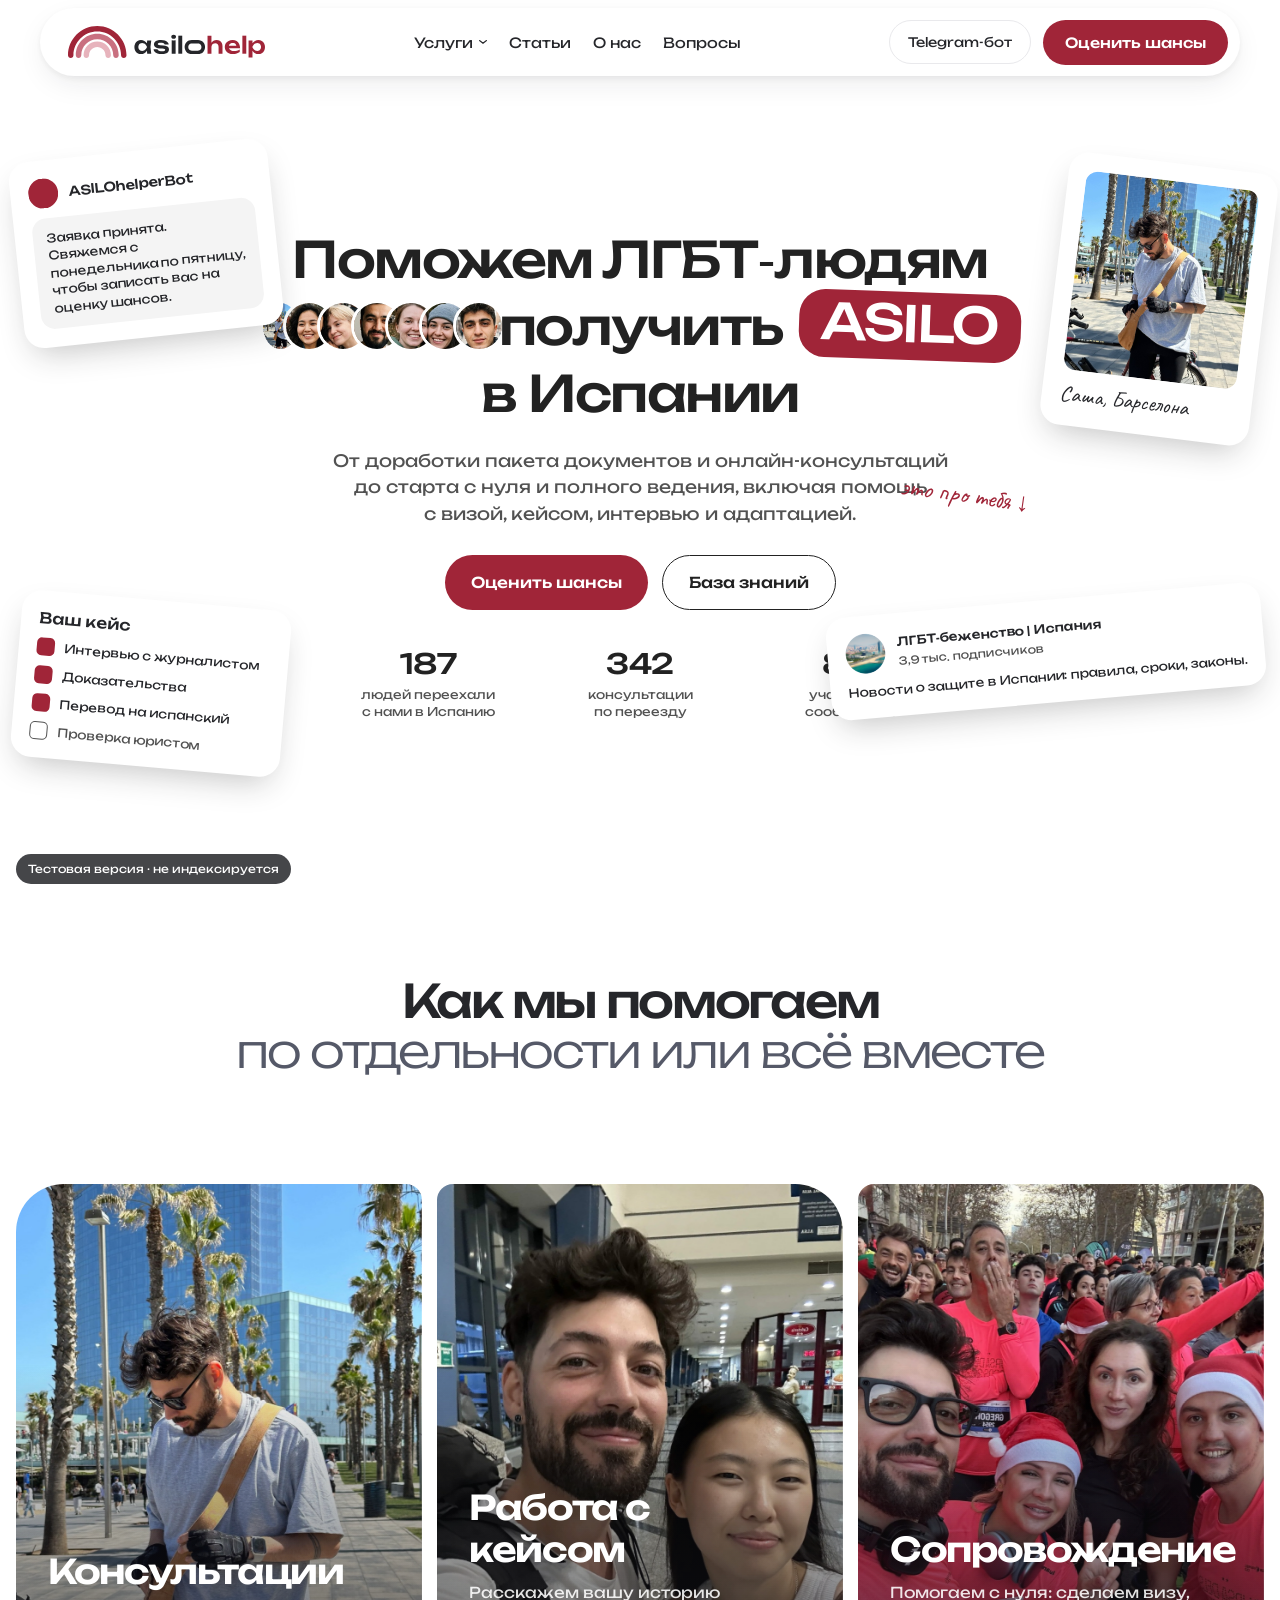
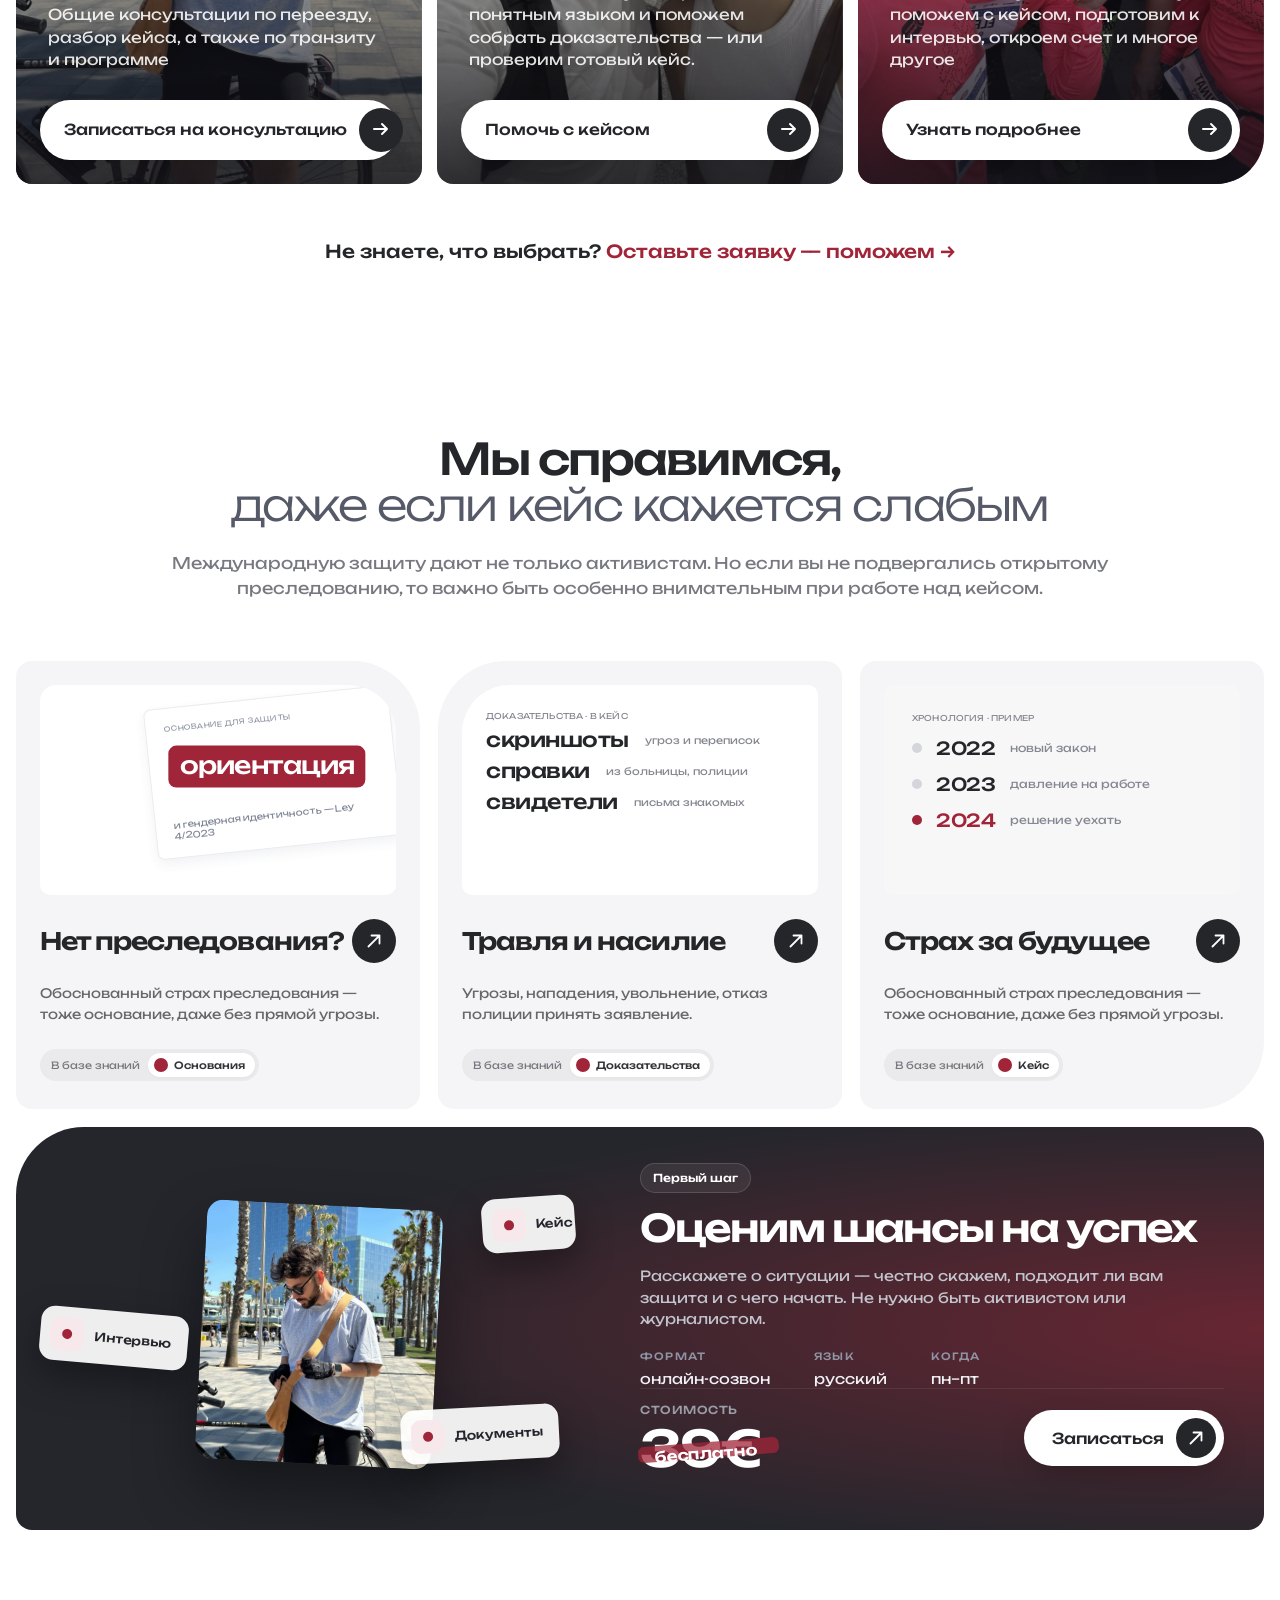
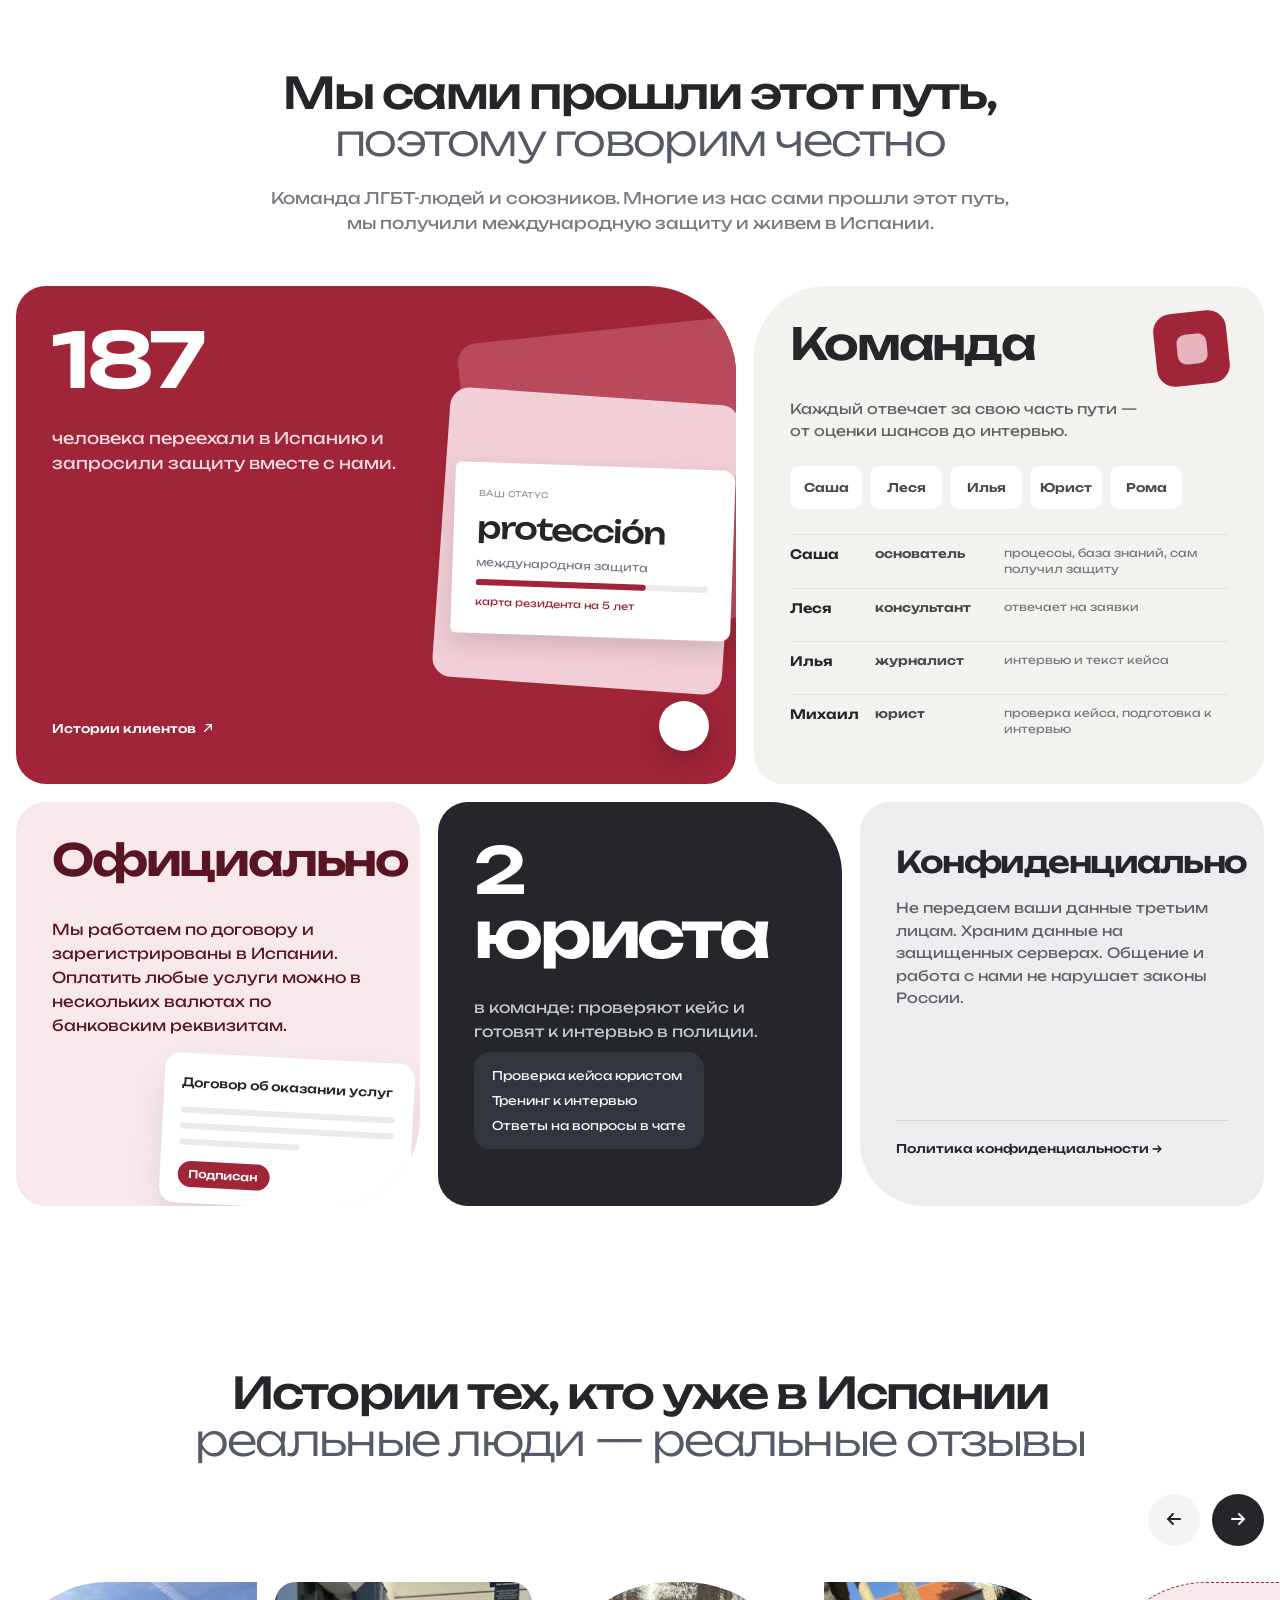
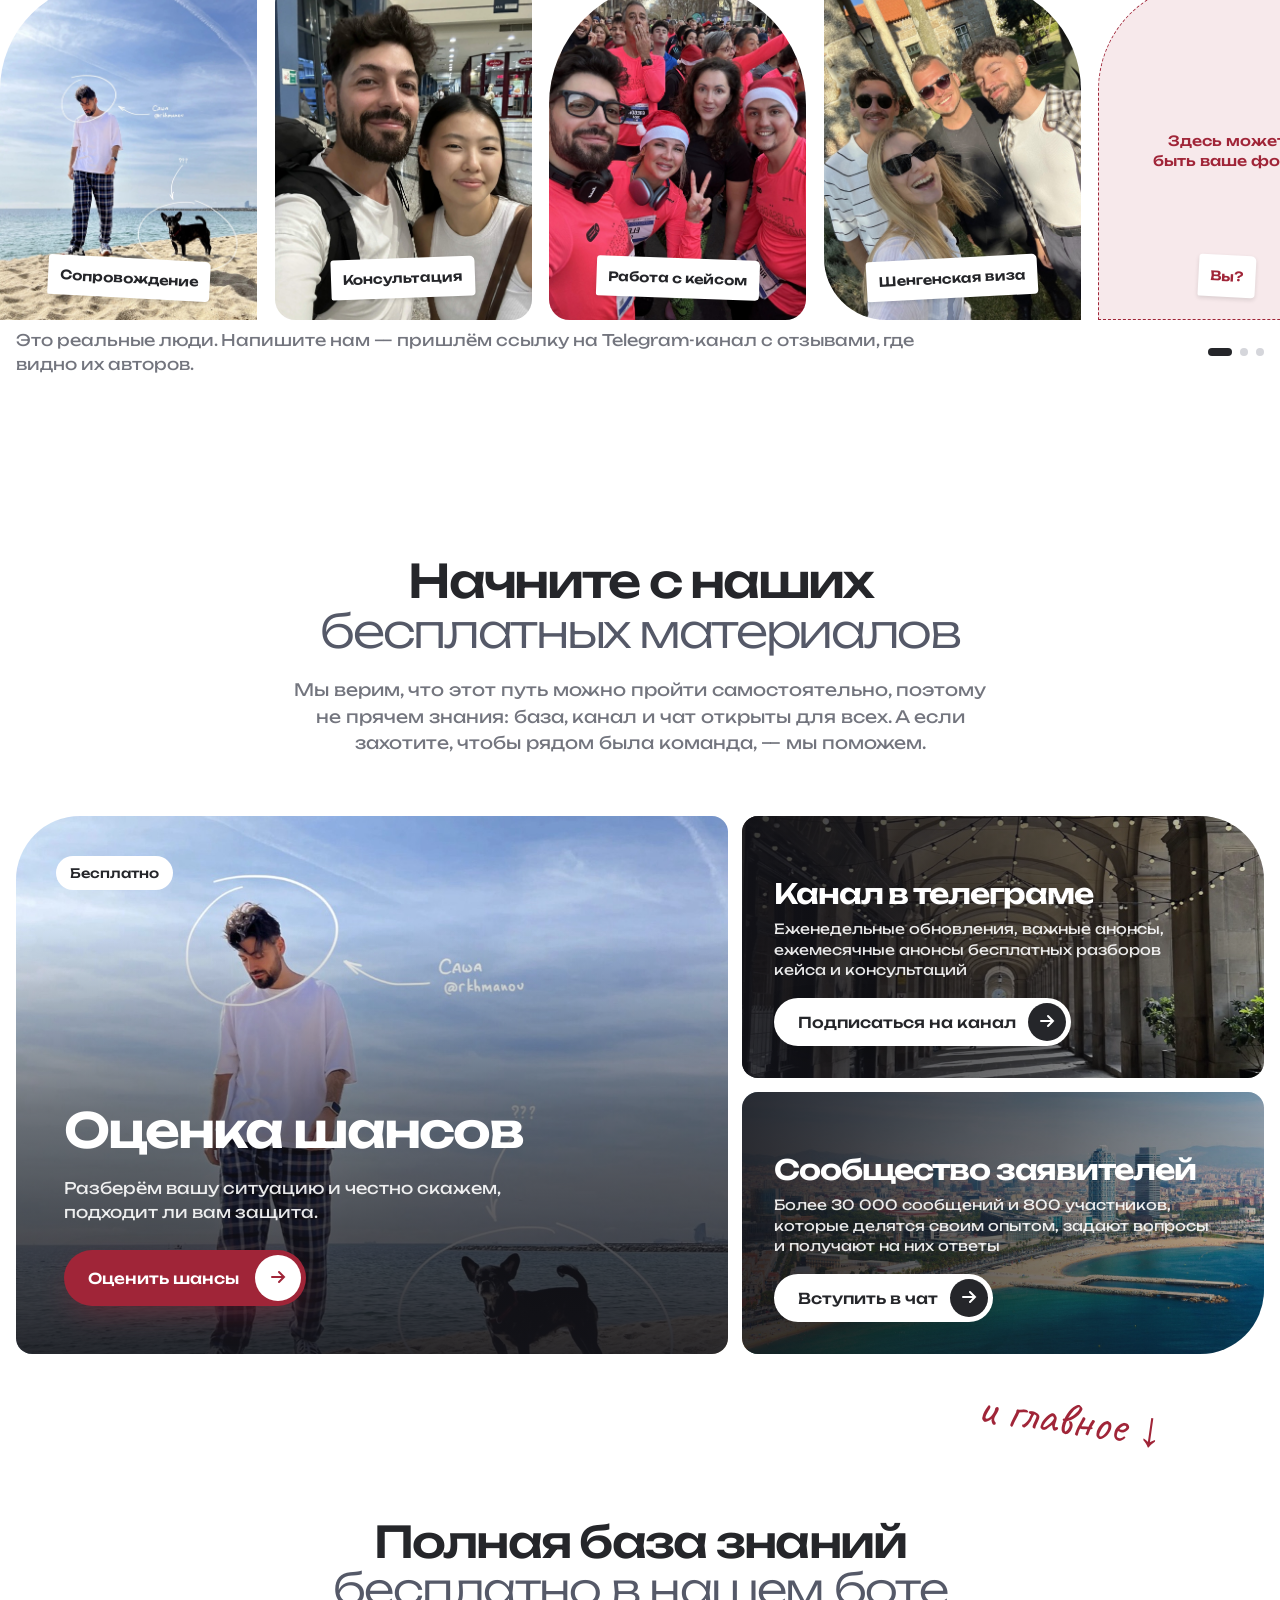
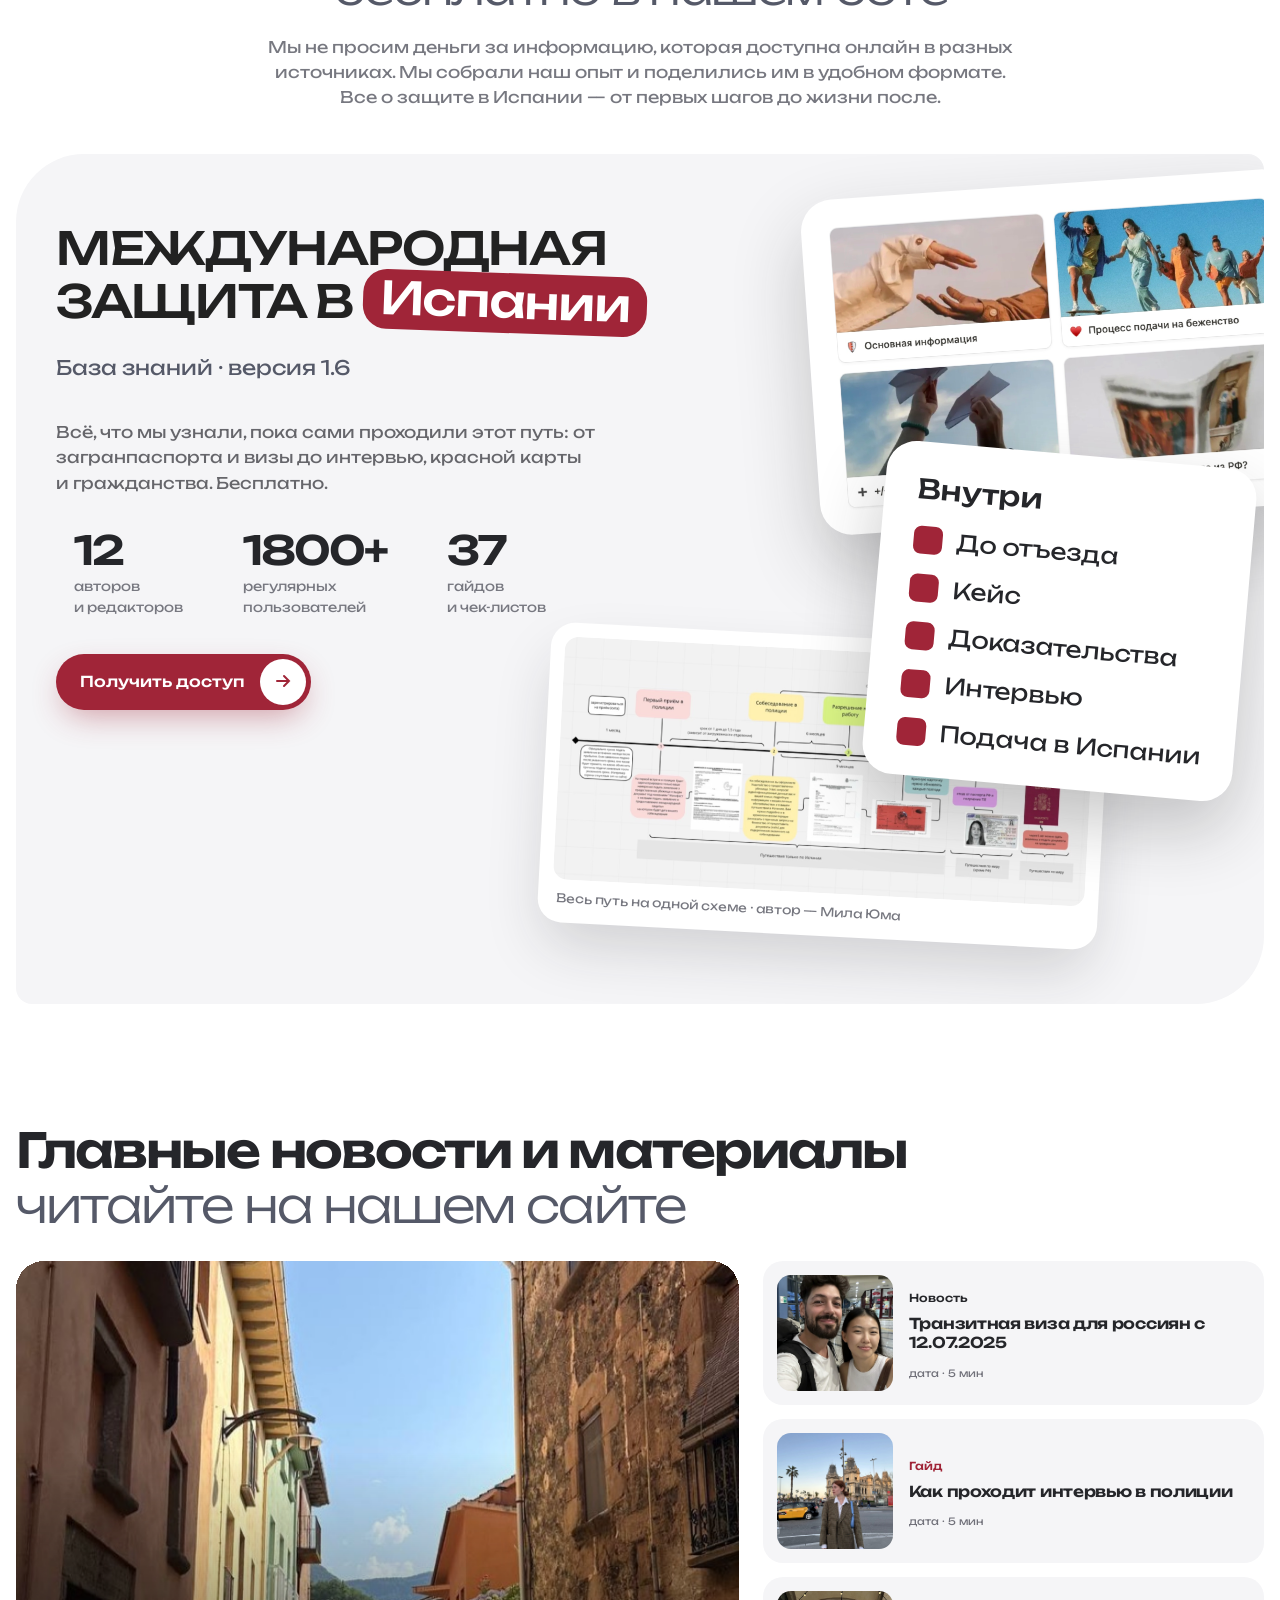
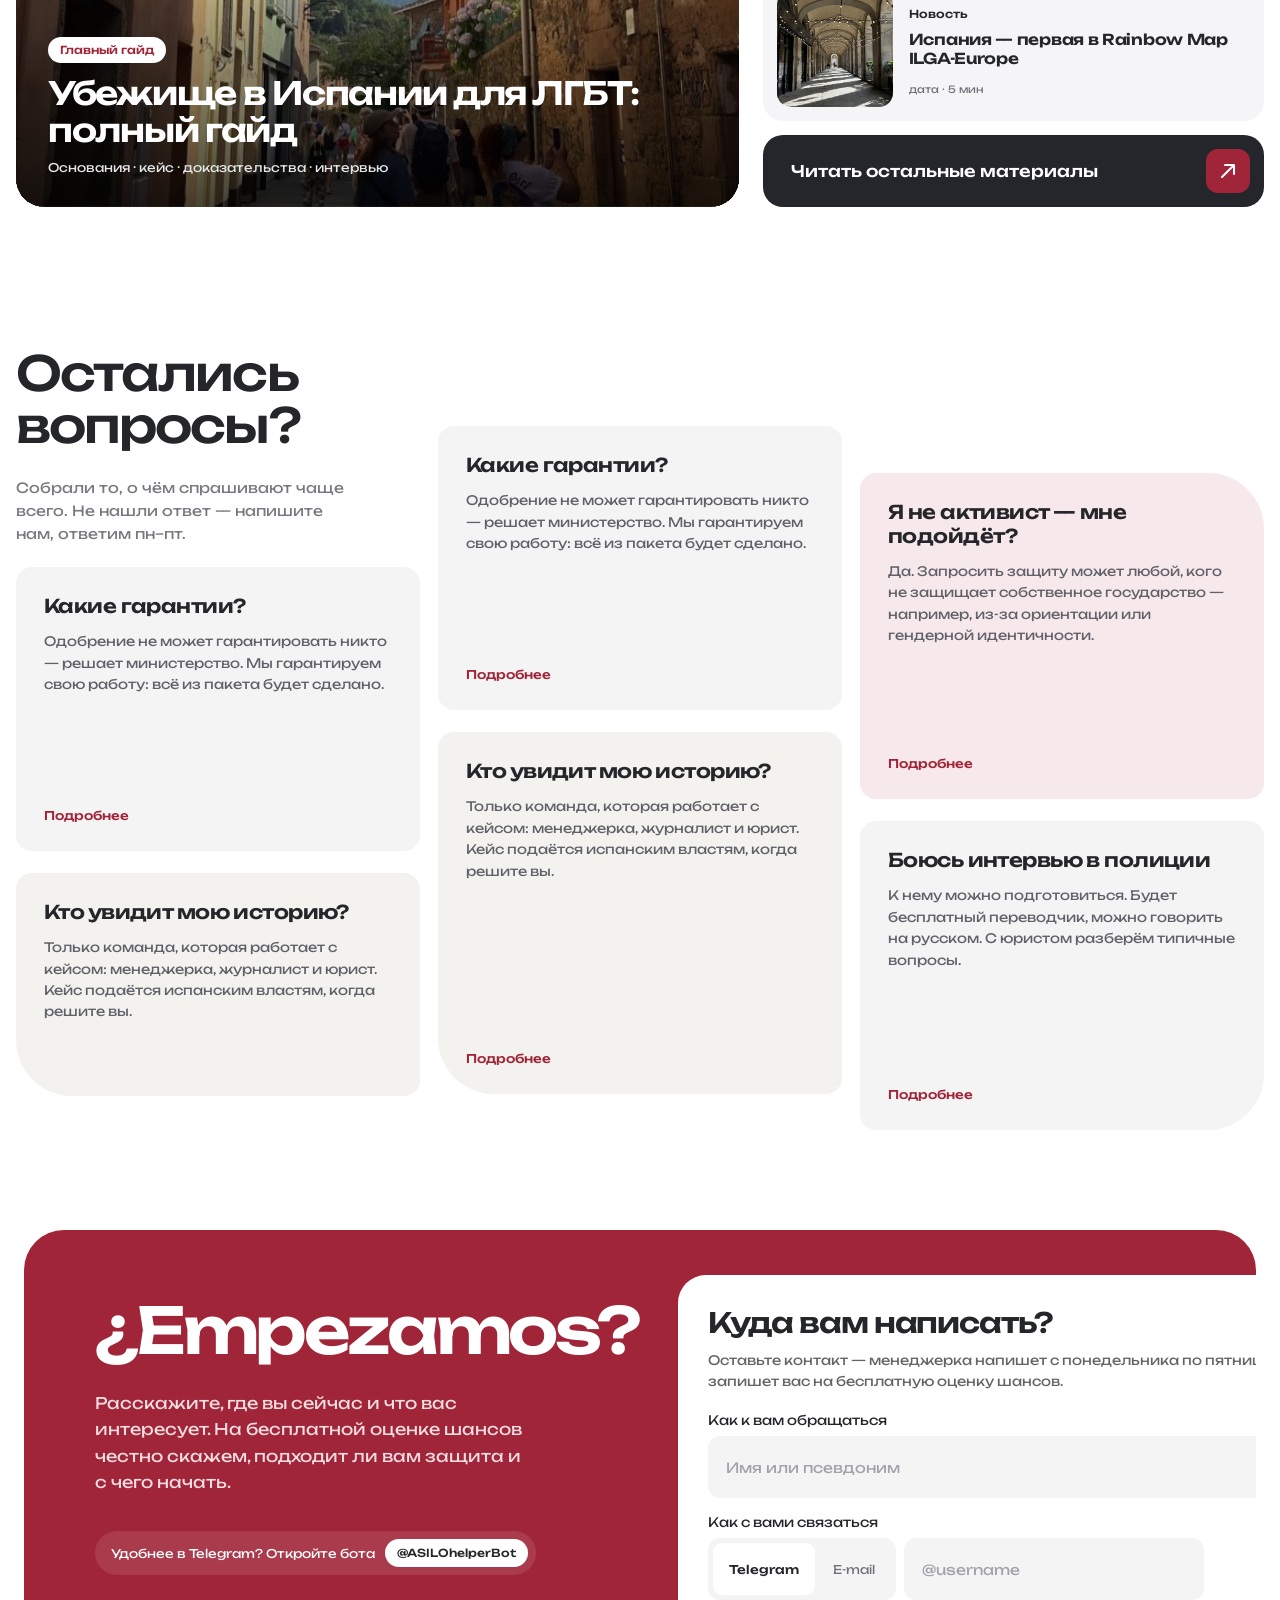
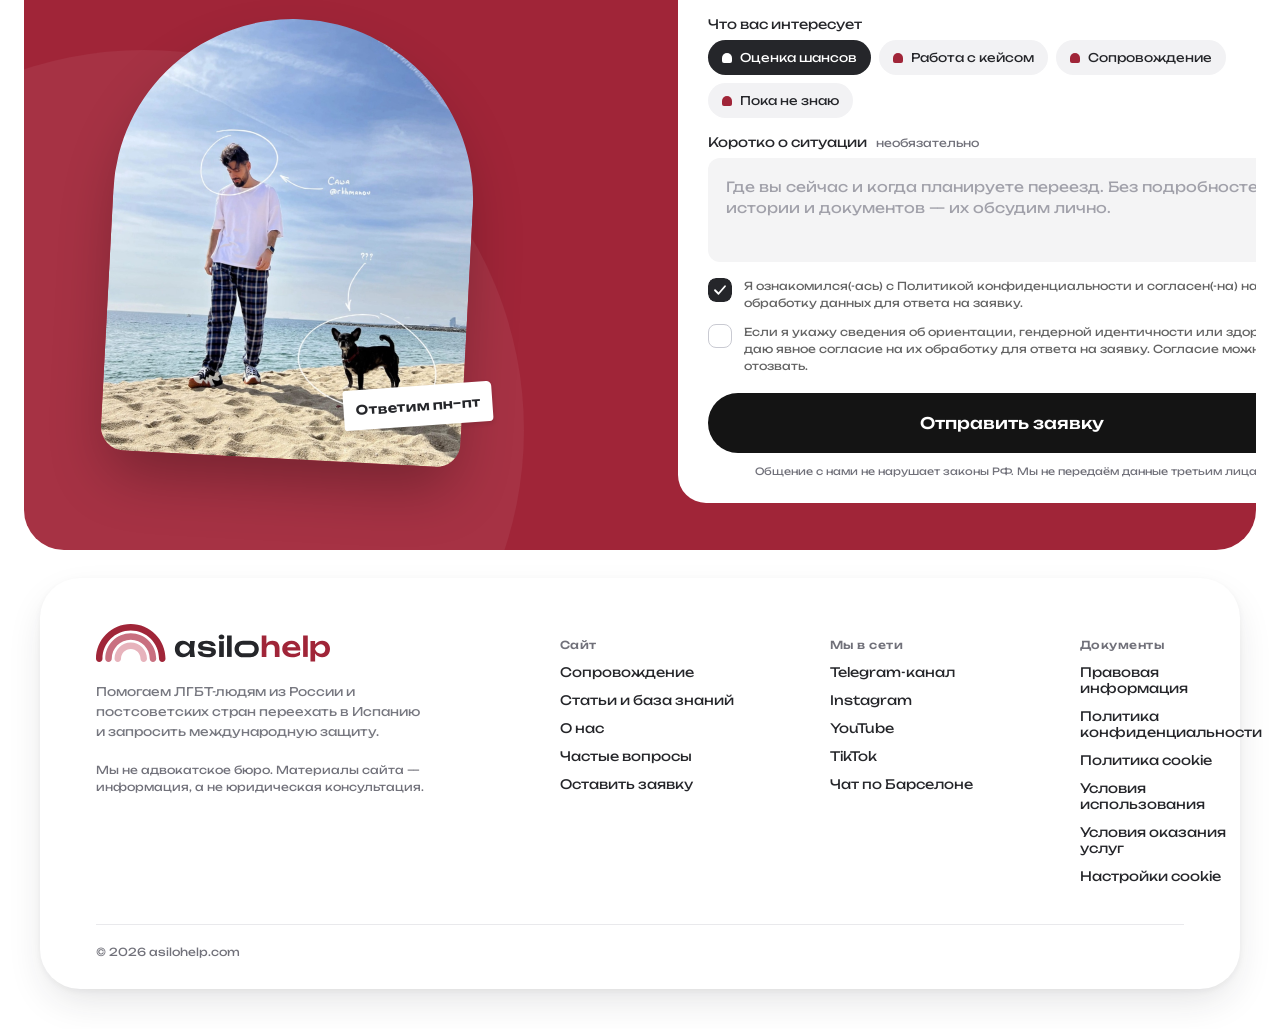
==== index.html @ 30a51603 "Тестовая главная asilohelp по макету Figma «мой прототип» Co-Authored-By: Claude Opus 5.5 <noreply@a" ====
<!doctype html>
<html lang="ru">
<head>
<meta charset="utf-8">
<meta name="viewport" content="width=device-width, initial-scale=1">
<meta name="robots" content="noindex, nofollow">
<title>asilohelp — международная защита в Испании (тестовая версия)</title>
<meta name="description" content="Консультации, работа с кейсом и сопровождение при переезде в Испанию и запросе международной защиты.">
<link rel="icon" href="img/logo.svg">
<link rel="preconnect" href="https://fonts.googleapis.com">
<link rel="preconnect" href="https://fonts.gstatic.com" crossorigin>
<link href="https://fonts.googleapis.com/css2?family=Caveat&family=Unbounded:wght@300;400;500;600&display=swap" rel="stylesheet">
<link rel="stylesheet" href="motion.css?v=4">
<link rel="stylesheet" href="site.css?v=4">
<script>document.documentElement.classList.add('m-js');if(location.search.indexOf('shot')>-1)document.documentElement.classList.add('shot')</script>
<style>.shot *,.shot *::before{transition:none!important;animation:none!important} @media (max-width:700px){.br-d{display:none}} .scr, .fl { transform: rotate(var(--rot, 0deg)); } @media (max-width: 1100px) { .fl--inside { animation: none; } }</style>
</head>
<body>

<header class="m-header">
  <div class="hdr">
    <a class="hdr__logo" href="#top" aria-label="asilohelp — на главную"><img src="img/logo.svg" alt="asilohelp" width="197" height="32"></a>
    <nav aria-label="Меню">
      <a href="#help">Услуги <img src="img/chevron.svg" alt="" width="8" height="4"></a>
      <a href="#news">Статьи</a>
      <a href="#us">О нас</a>
      <a href="#faq">Вопросы</a>
    </nav>
    <div class="hdr__cta">
      <a class="hdr__bot m-btn" href="https://t.me/ASILOhelperBot?start=site_home" target="_blank" rel="noopener">Telegram-бот</a>
      <a class="hdr__main m-btn m-btn--accent" href="#apply">Оценить шансы</a>
    </div>
  </div>
</header>

<main id="top">

<!-- 1 · Первый экран -->
<section class="hero">
  <div class="hero__center">
    <h1>
      <span>Поможем ЛГБТ‑людям</span>
      <span class="hero__row">
        <span class="faces" aria-hidden="true"><img src="img/hero-sasha.jpg" alt=""><img src="img/face1.png" alt=""><img src="img/face2.png" alt=""><img src="img/face3.png" alt=""><img src="img/face4.png" alt=""><img src="img/face5.png" alt=""><img src="img/face6.png" alt=""></span>
        <span>получить</span><span class="mark">ASILO</span>
      </span>
      <span>в Испании</span>
    </h1>
    <p class="hero__lead">От доработки пакета документов и онлайн-консультаций<br class="br-d"> до старта с нуля и полного ведения, включая помощь<br class="br-d"> с визой, кейсом, интервью и адаптацией.</p>
    <div class="hero__btns">
      <a class="btn btn--accent m-btn m-btn--accent" href="#apply">Оценить шансы</a>
      <a class="btn btn--outline m-btn" href="#kb">База знаний</a>
    </div>
    <div class="hero__nums" data-reveal>
      <div><b data-count="187">187</b><span>людей переехали<br>с нами в Испанию</span></div>
      <div><b data-count="342">342</b><span>консультации<br>по переезду</span></div>
      <div><b data-count="813">813</b><span>участников<br>сообщества</span></div>
    </div>
  </div>

  <div class="scr scr--bot m-float" style="--dur:8s;--lift:-10px" aria-hidden="true">
    <div class="scr__head"><img src="img/bot-ava.svg" alt="" width="30" height="30">ASILOhelperBot</div>
    <div class="scr__msg">Заявка принята. Свяжемся с понедельника по пятницу, чтобы записать вас на оценку шансов.</div>
  </div>
  <div class="scr scr--polaroid m-float" style="--dur:10s;--delay:-3s;--lift:-12px" aria-hidden="true">
    <img src="img/hero-sasha.jpg" alt=""><span class="hand">Саша, Барселона</span>
  </div>
  <div class="scr scr--case m-float" style="--dur:9s;--delay:-5s;--lift:-8px" aria-hidden="true">
    <b>Ваш кейс</b>
    <span class="chk"><i></i>Интервью с журналистом</span>
    <span class="chk"><i></i>Доказательства</span>
    <span class="chk"><i></i>Перевод на испанский</span>
    <span class="chk chk--off"><i></i>Проверка юристом</span>
  </div>
  <div class="scr scr--channel m-float" style="--dur:11s;--delay:-2s;--lift:-9px" aria-hidden="true">
    <div class="ch"><img src="img/channel-ava.png" alt=""><div><b>ЛГБТ-беженство | Испания</b><small>3,9 тыс. подписчиков</small></div></div>
    <p>Новости о защите в Испании: правила, сроки, законы.</p>
  </div>
  <span class="hero__note hand" aria-hidden="true">это про тебя ↓</span>
</section>

<!-- 2 · Как мы помогаем -->
<section class="help" id="help">
  <div class="wrap">
    <div class="sh" data-reveal><h2>Как мы помогаем<span>по отдельности или всё вместе</span></h2></div>
    <div class="help__grid" data-reveal-group="0.08">
      <article class="pcard m-card m-photo" data-reveal>
        <img src="img/hero-sasha.jpg" alt="">
        <h3>Консультации</h3>
        <p>Общие консультации по переезду, разбор кейса, а также по транзиту и программе</p>
        <a class="btn btn--white m-btn" href="#apply">Записаться на консультацию <img class="m-arrow" src="img/arrow-dark.svg" alt="" width="44" height="44"></a>
      </article>
      <article class="pcard m-card m-photo" data-reveal>
        <img src="img/help-case.jpg" alt="">
        <h3>Работа с кейсом</h3>
        <p>Расскажем вашу историю понятным языком и поможем собрать доказательства — или проверим готовый кейс.</p>
        <a class="btn btn--white m-btn" href="#apply">Помочь с кейсом <img class="m-arrow" src="img/arrow-dark.svg" alt="" width="44" height="44"></a>
      </article>
      <article class="pcard m-card m-photo" data-reveal>
        <img src="img/help-sopr.jpg" alt="">
        <h3>Сопровождение</h3>
        <p>Помогаем с нуля: сделаем визу, поможем с кейсом, подготовим к интервью, откроем счет и многое другое</p>
        <a class="btn btn--white m-btn" href="#apply">Узнать подробнее <img class="m-arrow" src="img/arrow-dark.svg" alt="" width="44" height="44"></a>
      </article>
    </div>
    <p class="help__more" data-reveal>Не знаете, что выбрать? <a href="#apply">Оставьте заявку — поможем →</a></p>
  </div>
</section>

<!-- 3 · Кому мы помогаем -->
<section class="who">
  <div class="wrap">
    <div class="sh sh--sm" data-reveal><h2>Мы справимся,<span>даже если кейс кажется слабым</span></h2>
      <p>Международную защиту дают не только активистам. Но если вы не подвергались открытому преследованию, то важно быть особенно внимательным при работе над кейсом.</p></div>
    <div class="tiles3" data-reveal-group="0.08">
      <article class="tile m-card" data-reveal>
        <div class="mini"><div class="basis"><small>ОСНОВАНИЕ ДЛЯ ЗАЩИТЫ</small><b>ориентация</b><em>и гендерная идентичность — Ley 4/2023</em></div></div>
        <div class="tile__head"><h3>Нет преследования?</h3><img class="m-arrow" src="img/arrow-diag.svg" alt="" width="44" height="44"></div>
        <p>Обоснованный страх преследования — тоже основание, даже без прямой угрозы.</p>
        <div class="inkb">В базе знаний <span><img src="img/dot-red14.svg" alt="" width="14" height="14">Основания</span></div>
      </article>
      <article class="tile m-card" data-reveal>
        <div class="mini"><div class="evid"><small>ДОКАЗАТЕЛЬСТВА · В КЕЙС</small>
          <div><b>скриншоты</b><span>угроз и переписок</span></div><div><b>справки</b><span>из больницы, полиции</span></div><div><b>свидетели</b><span>письма знакомых</span></div></div></div>
        <div class="tile__head"><h3>Травля и насилие</h3><img class="m-arrow" src="img/arrow-diag.svg" alt="" width="44" height="44"></div>
        <p>Угрозы, нападения, увольнение, отказ полиции принять заявление.</p>
        <div class="inkb">В базе знаний <span><img src="img/dot-red14.svg" alt="" width="14" height="14">Доказательства</span></div>
      </article>
      <article class="tile m-card" data-reveal>
        <div class="mini"><div class="chron"><small>ХРОНОЛОГИЯ · ПРИМЕР</small>
          <div><i></i><b>2022</b><span>новый закон</span></div><div><i></i><b>2023</b><span>давление на работе</span></div><div class="on"><i></i><b>2024</b><span>решение уехать</span></div></div></div>
        <div class="tile__head"><h3>Страх за будущее</h3><img class="m-arrow" src="img/arrow-diag.svg" alt="" width="44" height="44"></div>
        <p>Обоснованный страх преследования — тоже основание, даже без прямой угрозы.</p>
        <div class="inkb">В базе знаний <span><img src="img/dot-red14.svg" alt="" width="14" height="14">Кейс</span></div>
      </article>
    </div>
    <div class="dark" data-reveal>
      <div class="dark__art" aria-hidden="true">
        <img class="dark__photo" src="img/hero-sasha.jpg" alt="">
        <span class="chip chip--1"><img src="img/chip-icon.svg" alt="" width="34" height="34">Кейс</span>
        <span class="chip chip--2"><img src="img/chip-icon.svg" alt="" width="34" height="34">Интервью</span>
        <span class="chip chip--3"><img src="img/chip-icon.svg" alt="" width="34" height="34">Документы</span>
      </div>
      <div class="dark__text">
        <span class="pill-dark">Первый шаг</span>
        <h3>Оценим шансы на успех</h3>
        <p>Расскажете о ситуации — честно скажем, подходит ли вам защита и с чего начать. Не нужно быть активистом или журналистом.</p>
        <div class="facts"><div><small>ФОРМАТ</small><span>онлайн-созвон</span></div><div><small>ЯЗЫК</small><span>русский</span></div><div><small>КОГДА</small><span>пн–пт</span></div></div>
        <div class="dark__bottom">
          <div class="price"><small>СТОИМОСТЬ</small><b>39€</b><em>бесплатно</em></div>
          <a class="btn btn--white m-btn" href="#apply">Записаться <img class="m-arrow" src="img/arrow-diag40.svg" alt="" width="40" height="40"></a>
        </div>
      </div>
    </div>
  </div>
</section>

<!-- 4 · Кто мы -->
<section class="us" id="us">
  <div class="wrap">
    <div class="sh sh--sm" data-reveal><h2>Мы сами прошли этот путь,<span>поэтому говорим честно</span></h2>
      <p>Команда ЛГБТ-людей и союзников. Многие из нас сами прошли этот путь, мы получили международную защиту и живем в Испании.</p></div>
    <div class="bento" data-reveal-group="0.08">
      <div class="b b--red" data-reveal>
        <div class="big" data-count="187">187</div>
        <p>человека переехали в Испанию и запросили защиту вместе с нами.</p>
        <a class="link" href="#reviews">Истории клиентов <img src="img/arrow-small-white.svg" alt="" width="8" height="8"></a>
        <div class="stack" aria-hidden="true"><i></i><i></i>
          <div class="status"><small>ВАШ СТАТУС</small><b>protección</b><span>международная защита</span><div class="bar"><i></i></div><em>карта резидента на 5 лет</em></div></div>
        <span class="dot" aria-hidden="true"></span>
      </div>
      <div class="b b--team" data-reveal>
        <h3>Команда</h3><span class="sq" aria-hidden="true"><i></i></span>
        <p>Каждый отвечает за свою часть пути — от оценки шансов до интервью.</p>
        <div class="names"><span>Саша</span><span>Леся</span><span>Илья</span><span>Юрист</span><span>Рома</span></div>
        <div class="roles">
          <div><b>Саша</b><strong>основатель</strong><span>процессы, база знаний, сам получил защиту</span></div>
          <div><b>Леся</b><strong>консультант</strong><span>отвечает на заявки</span></div>
          <div><b>Илья</b><strong>журналист</strong><span>интервью и текст кейса</span></div>
          <div><b>Михаил</b><strong>юрист</strong><span>проверка кейса, подготовка к интервью</span></div>
        </div>
      </div>
    </div>
    <div class="bento3" data-reveal-group="0.08">
      <div class="b b3 b3--pink" data-reveal>
        <h3>Официально</h3>
        <p>Мы работаем по договору и зарегистрированы в Испании. Оплатить любые услуги можно в нескольких валютах по банковским реквизитам.</p>
        <div class="doc" aria-hidden="true"><b>Договор об оказании услуг</b><i></i><i></i><i style="width:120px"></i><span>Подписан</span></div>
      </div>
      <div class="b b3 b3--dark" data-reveal>
        <h3>2 юриста</h3>
        <p>в команде: проверяют кейс и готовят к интервью в полиции.</p>
        <ul><li>Проверка кейса юристом</li><li>Тренинг к интервью</li><li>Ответы на вопросы в чате</li></ul>
      </div>
      <div class="b b3 b3--gray" data-reveal>
        <h3>Конфиденциально</h3>
        <p>Не передаем ваши данные третьим лицам. Храним данные на защищенных серверах. Общение и работа с нами не нарушает законы России.</p>
        <a href="#">Политика конфиденциальности →</a>
      </div>
    </div>
  </div>
</section>

<!-- 5 · Отзывы -->
<section class="reviews" id="reviews">
  <div class="wrap">
    <div class="sh sh--sm" data-reveal><h2>Истории тех, кто уже в Испании<span>реальные люди — реальные отзывы</span></h2></div>
    <div class="reviews__nav"><button type="button" data-dir="-1" aria-label="Назад"><img src="img/btn-prev.svg" alt="" width="52" height="52"></button><button type="button" data-dir="1" aria-label="Вперёд"><img src="img/btn-next.svg" alt="" width="52" height="52"></button></div>
  </div>
  <div class="reel" id="reel">
    <div class="rv rv--a"><img src="img/rv-sasha-dog.jpg" alt=""><span class="sticker" style="--r:3deg">Сопровождение</span></div>
    <div class="rv rv--b"><img src="img/help-case.jpg" alt=""><span class="sticker" style="--r:-2deg">Консультация</span></div>
    <div class="rv rv--c"><img src="img/help-sopr.jpg" alt=""><span class="sticker" style="--r:2deg">Работа с кейсом</span></div>
    <div class="rv rv--d"><img src="img/rv-friends.jpg" alt=""><span class="sticker" style="--r:-3deg">Шенгенская виза</span></div>
    <div class="rv rv--you"><span>Здесь может<br>быть ваше фото</span><span class="sticker" style="--r:3deg">Вы?</span></div>
    <div class="rv rv--e"><img src="img/rv-gothic.jpg" alt=""><span class="sticker" style="--r:-2deg">Готический квартал</span></div>
    <div class="rv rv--c"><img src="img/rv-oldtown.jpg" alt=""><span class="sticker" style="--r:2deg">Старый город</span></div>
  </div>
  <div class="wrap reviews__foot">
    <p>Это реальные люди. Напишите нам — пришлём ссылку на Telegram-канал с отзывами, где видно их авторов.</p>
    <div class="dots" aria-hidden="true"><i></i><i></i><i></i></div>
  </div>
</section>

<!-- 6 · Бесплатно -->
<section class="free">
  <div class="wrap">
    <div class="sh" data-reveal><h2>Начните с наших<span>бесплатных материалов</span></h2>
      <p>Мы верим, что этот путь можно пройти самостоятельно, поэтому не прячем знания: база, канал и чат открыты для всех. А если захотите, чтобы рядом была команда, — мы поможем.</p></div>
    <div class="free__grid" data-reveal-group="0.08">
      <article class="ftile ftile--main m-card" data-reveal>
        <img src="img/rv-sasha-dog.jpg" alt="">
        <span class="badge">Бесплатно</span>
        <div>
          <h3>Оценка шансов</h3>
          <p>Разберём вашу ситуацию и честно скажем, подходит ли вам защита.</p>
          <a class="btn btn--accent btn--pill m-btn m-btn--accent" href="#apply">Оценить шансы <img class="m-arrow" src="img/arrow-white46.svg" alt="" width="46" height="46"></a>
        </div>
      </article>
      <div class="free__side">
        <article class="ftile ftile--side ftile--tr m-card" data-reveal>
          <img src="img/rv-gothic.jpg" alt="">
          <h3>Канал в телеграме</h3>
          <p>Еженедельные обновления, важные анонсы, ежемесячные анонсы бесплатных разборов кейса и консультаций</p>
          <a class="btn btn--white m-btn" href="https://t.me/spainLGBTQ" target="_blank" rel="noopener">Подписаться на канал <img class="m-arrow" src="img/arrow-dark38.svg" alt="" width="38" height="38"></a>
        </article>
        <article class="ftile ftile--side ftile--br m-card" data-reveal>
          <img src="img/free-chat.jpg" alt="">
          <h3>Сообщество заявителей</h3>
          <p>Более 30 000 сообщений и 800 участников, которые делятся своим опытом, задают вопросы и получают на них ответы</p>
          <a class="btn btn--white m-btn" href="https://t.me/+GRq-QZJDqDNlNDEy" target="_blank" rel="noopener">Вступить в чат <img class="m-arrow" src="img/arrow-dark38.svg" alt="" width="38" height="38"></a>
        </article>
      </div>
    </div>
  </div>
  <span class="free__note hand" aria-hidden="true">и главное ↓</span>
</section>

<!-- 7 · База знаний -->
<section class="kb" id="kb">
  <div class="wrap">
    <div class="sh sh--sm" data-reveal><h2>Полная база знаний<span>бесплатно в нашем боте</span></h2>
      <p>Мы не просим деньги за информацию, которая доступна онлайн в разных источниках. Мы собрали наш опыт и поделились им в удобном формате. Все о защите в Испании — от первых шагов до жизни после.</p></div>
    <div class="kb__box" data-reveal>
      <div class="kb__title">МЕЖДУНАРОДНАЯ<br>ЗАЩИТА В<span class="mark">Испании</span></div>
      <p class="kb__ver">База знаний · версия 1.6</p>
      <p class="kb__lead">Всё, что мы узнали, пока сами проходили этот путь: от загранпаспорта и визы до интервью, красной карты и гражданства. Бесплатно.</p>
      <div class="kb__nums">
        <div><b data-count="12">12</b><span>авторов<br>и редакторов</span></div>
        <div><b>1800+</b><span>регулярных<br>пользователей</span></div>
        <div><b data-count="37">37</b><span>гайдов<br>и чек-листов</span></div>
      </div>
      <a class="btn btn--accent btn--pill m-btn m-btn--accent" href="https://t.me/ASILOhelperBot?start=site_home" target="_blank" rel="noopener">Получить доступ <img class="m-arrow" src="img/arrow-white46.svg" alt="" width="46" height="46"></a>
      <div class="fl fl--screens m-float" style="--dur:10s;--lift:-8px" aria-hidden="true"><img src="img/kb-screens.jpg" alt=""></div>
      <div class="fl fl--timeline m-float" style="--dur:12s;--delay:-4s;--lift:-7px" aria-hidden="true"><img src="img/kb-timeline.jpg" alt=""><p>Весь путь на одной схеме · автор — Мила Юма</p></div>
      <div class="fl fl--inside m-float" style="--dur:9s;--delay:-2s;--lift:-10px" aria-hidden="true"><b>Внутри</b><span>До отъезда</span><span>Кейс</span><span>Доказательства</span><span>Интервью</span><span>Подача в Испании</span></div>
    </div>
  </div>
</section>

<!-- 8 · Главные новости и материалы -->
<section class="news" id="news">
  <div class="wrap">
    <h2 data-reveal>Главные новости и материалы<span>читайте на нашем сайте</span></h2>
    <div class="news__grid" data-reveal-group="0.08">
      <a class="lead-art m-card m-photo" href="#" data-reveal>
        <img src="img/rv-oldtown.jpg" alt="">
        <span>Главный гайд</span>
        <h3>Убежище в Испании для ЛГБТ: полный гайд</h3>
        <small>Основания · кейс · доказательства · интервью</small>
      </a>
      <div class="news__list">
        <a class="art m-card" href="#" data-reveal><img src="img/help-case.jpg" alt=""><div><small>Новость</small><b>Транзитная виза для россиян с 12.07.2025</b><span>дата · 5 мин</span></div></a>
        <a class="art m-card" href="#" data-reveal><img src="img/art-interview.jpg" alt=""><div><small class="g">Гайд</small><b>Как проходит интервью в полиции</b><span>дата · 5 мин</span></div></a>
        <a class="art m-card" href="#" data-reveal><img src="img/rv-gothic.jpg" alt=""><div><small>Новость</small><b>Испания — первая в Rainbow Map ILGA-Europe</b><span>дата · 5 мин</span></div></a>
        <a class="more m-btn" href="#" data-reveal>Читать остальные материалы <img class="m-arrow" src="img/arrow-red44.svg" alt="" width="44" height="44"></a>
      </div>
    </div>
  </div>
</section>

<!-- 9 · Вопросы -->
<section class="faq" id="faq">
  <div class="wrap faq__grid">
    <div class="faq__col">
      <div class="faq__intro" data-reveal><h2>Остались<br>вопросы?</h2><p>Собрали то, о чём спрашивают чаще всего. Не нашли ответ — напишите нам, ответим пн–пт.</p></div>
      <div class="q m-card" data-reveal><h3>Какие гарантии?</h3><p>Одобрение не может гарантировать никто — решает министерство. Мы гарантируем свою работу: всё из пакета будет сделано.</p><a href="#">Подробнее</a></div>
      <div class="q q--beige q--short m-card" data-reveal><h3>Кто увидит мою историю?</h3><p>Только команда, которая работает с кейсом: менеджерка, журналист и юрист. Кейс подаётся испанским властям, когда решите вы.</p></div>
    </div>
    <div class="faq__col">
      <div class="q m-card" data-reveal><h3>Какие гарантии?</h3><p>Одобрение не может гарантировать никто — решает министерство. Мы гарантируем свою работу: всё из пакета будет сделано.</p><a href="#">Подробнее</a></div>
      <div class="q q--beige q--tall m-card" data-reveal><h3>Кто увидит мою историю?</h3><p>Только команда, которая работает с кейсом: менеджерка, журналист и юрист. Кейс подаётся испанским властям, когда решите вы.</p><a href="#">Подробнее</a></div>
    </div>
    <div class="faq__col">
      <div class="q q--pink m-card" data-reveal><h3>Я не активист — мне подойдёт?</h3><p>Да. Запросить защиту может любой, кого не защищает собственное государство — например, из-за ориентации или гендерной идентичности.</p><a href="#">Подробнее</a></div>
      <div class="q q--br m-card" data-reveal><h3>Боюсь интервью в полиции</h3><p>К нему можно подготовиться. Будет бесплатный переводчик, можно говорить на русском. С юристом разберём типичные вопросы.</p><a href="#">Подробнее</a></div>
    </div>
  </div>
</section>

<!-- 10 · Форма -->
<section class="apply" id="apply">
  <div class="apply__box" data-reveal>
    <div class="apply__left">
      <h2>¿Empezamos?</h2>
      <p>Расскажите, где вы сейчас и что вас интересует. На бесплатной оценке шансов честно скажем, подходит ли вам защита и с чего начать.</p>
      <a class="tg m-btn" href="https://t.me/ASILOhelperBot?start=site_home" target="_blank" rel="noopener">Удобнее в Telegram? Откройте бота <span>@ASILOhelperBot</span></a>
      <div class="arch"><img src="img/rv-sasha-dog.jpg" alt=""><span class="sticker">Ответим пн–пт</span></div>
    </div>
    <form class="form" id="form" novalidate>
      <div class="form__body">
        <h3>Куда вам написать?</h3>
        <p>Оставьте контакт — менеджерка напишет с понедельника по пятницу и запишет вас на бесплатную оценку шансов.</p>
        <div class="field"><label for="f-name">Как к вам обращаться</label><input id="f-name" name="name" placeholder="Имя или псевдоним" autocomplete="off"></div>
        <div class="field"><span class="lbl">Как с вами связаться</span>
          <div class="contact"><div class="seg" role="group"><button type="button" class="on">Telegram</button><button type="button">E-mail</button></div><input name="contact" placeholder="@username" aria-label="Контакт" autocomplete="off"></div></div>
        <div class="field"><span class="lbl">Что вас интересует</span>
          <div class="chips" data-single><button type="button" class="on">Оценка шансов</button><button type="button">Работа с кейсом</button><button type="button">Сопровождение</button><button type="button">Пока не знаю</button></div></div>
        <div class="field"><label class="lbl" for="f-about">Коротко о ситуации <small>необязательно</small></label>
          <textarea id="f-about" name="about" placeholder="Где вы сейчас и когда планируете переезд. Без подробностей истории и документов — их обсудим лично."></textarea></div>
        <label class="consent"><input type="checkbox" required checked>Я ознакомился(-ась) с Политикой конфиденциальности и согласен(-на) на обработку данных для ответа на заявку.</label>
        <label class="consent"><input type="checkbox">Если я укажу сведения об ориентации, гендерной идентичности или здоровье — даю явное согласие на их обработку для ответа на заявку. Согласие можно отозвать.</label>
        <button class="submit m-btn" type="submit">Отправить заявку</button>
        <p class="form__note">Общение с нами не нарушает законы РФ. Мы не передаём данные третьим лицам.</p>
      </div>
      <div class="form__ok" role="status"><b>Это тестовая версия сайта</b><p>Форма пока никуда не отправляет данные. Чтобы оставить заявку, напишите в Telegram: <a href="https://t.me/ASILOhelperBot?start=site_home" style="color:var(--accent)">@ASILOhelperBot</a></p></div>
    </form>
  </div>
</section>
</main>

<footer class="foot">
  <div class="foot__card">
    <div class="foot__top">
      <div class="foot__about"><img src="img/logo-footer.svg" alt="asilohelp" width="234" height="38">
        <p>Помогаем ЛГБТ-людям из России и постсоветских стран переехать в Испанию и запросить международную защиту.</p>
        <p>Мы не адвокатское бюро. Материалы сайта — информация, а не юридическая консультация.</p></div>
      <div class="foot__col"><b>Сайт</b><a href="#help">Сопровождение</a><a href="#news">Статьи и база знаний</a><a href="#us">О нас</a><a href="#faq">Частые вопросы</a><a href="#apply">Оставить заявку</a></div>
      <div class="foot__col"><b>Мы в сети</b><a href="https://t.me/spainLGBTQ" target="_blank" rel="noopener">Telegram-канал</a><a href="https://www.instagram.com/rkhmanov/" target="_blank" rel="noopener">Instagram</a><a href="https://www.youtube.com/@rkhmanov/" target="_blank" rel="noopener">YouTube</a><a href="https://www.tiktok.com/@rkhmanov" target="_blank" rel="noopener">TikTok</a><a href="https://t.me/+GRq-QZJDqDNlNDEy" target="_blank" rel="noopener">Чат по Барселоне</a></div>
      <div class="foot__col"><b>Документы</b><a href="#">Правовая информация</a><a href="#">Политика конфиденциальности</a><a href="#">Политика cookie</a><a href="#">Условия использования</a><a href="#">Условия оказания услуг</a><a href="#">Настройки cookie</a></div>
    </div>
    <div class="foot__bottom">© 2026 asilohelp.com</div>
  </div>
</footer>

<div class="test-banner">Тестовая версия · не индексируется</div>

<script src="motion.js"></script>
<script>
  // отзывы: листание
  const reel = document.getElementById('reel');
  document.querySelectorAll('.reviews__nav button').forEach(b => b.addEventListener('click', () => reel.scrollBy({ left: +b.dataset.dir * 275 * 2, behavior: 'smooth' })));
  // форма: переключатели
  document.querySelectorAll('.seg, .chips').forEach(g => g.addEventListener('click', e => {
    const t = e.target.closest('button'); if (!t) return;
    g.querySelectorAll('button').forEach(x => x.classList.toggle('on', x === t));
    if (g.classList.contains('seg')) g.parentElement.querySelector('input').placeholder = t.textContent === 'E-mail' ? 'name@mail.com' : '@username';
  }));
  // тестовая версия: форма ничего не отправляет
  document.getElementById('form').addEventListener('submit', e => { e.preventDefault(); e.target.querySelector('.form__body').style.display = 'none'; e.target.querySelector('.form__ok').style.display = 'block'; });
</script>
</body>
</html>
---- motion.css ----
/* asilohelp — анимации сайта.
   Источник: tutorium.io (разбор CSS, 26.09.2026) + старый сайт (Figma «Старый сайт» → «Компоненты анимаций»).
   Карта с живыми примерами: /animacii/
   Правило: анимации привязаны к классам и data-атрибутам, а не к координатам,
   поэтому правки текста и порядка блоков их не ломают. */

:root {
  --m-ease: cubic-bezier(.33, 1, .68, 1);        /* мягкое «выдыхание» — tutorium */
  --m-ease-snap: cubic-bezier(.22, 1, .36, 1);   /* шапка, выезды — tutorium */
  --m-ease-soft: ease-in-out;                    /* старый сайт, парение */
  --m-fast: .2s;
  --m-base: .3s;                                 /* старый сайт: все наведения 0,3 с */
  --m-slow: .45s;
  --m-reveal: .8s;
  --m-accent: #A02538;
  --m-accent-hover: #832626;
}

/* 1. Кнопка: подъём + потемнение + нажатие */
.m-btn {
  transition: transform var(--m-slow) var(--m-ease), box-shadow var(--m-slow) var(--m-ease),
              background-color var(--m-base) var(--m-ease), color var(--m-base) var(--m-ease);
}
.m-btn:active { transform: scale(.985); transition-duration: .12s; }
@media (hover: hover) {
  .m-btn:hover { transform: translateY(-2px); }
  .m-btn--accent:hover { background-color: var(--m-accent-hover); }
}

/* 2. Стрелка в кнопке или карточке уходит по диагонали */
.m-arrow { transition: transform var(--m-base) var(--m-ease); }
@media (hover: hover) {
  .m-btn:hover .m-arrow, .m-card:hover .m-arrow { transform: translate(3px, -3px); }
}

/* 3. Карточка: подъём + тень растёт */
.m-card {
  transition: transform var(--m-slow) var(--m-ease), box-shadow var(--m-slow) var(--m-ease);
}
@media (hover: hover) {
  .m-card:hover { transform: translateY(-3px); box-shadow: 0 22px 44px -18px rgba(34, 34, 34, .35); }
}

/* 4. Фото: приближение внутри рамки (рамка не двигается) */
.m-photo { overflow: hidden; }
.m-photo img { transition: transform .6s var(--m-ease); will-change: transform; }
@media (hover: hover) {
  .m-photo:hover img, .m-card:hover .m-photo img { transform: scale(1.035); }
}

/* 5. Появление при прокрутке — один раз, с лесенкой */
/* скрываем только если JS работает: в <head> нужна строка
   <script>document.documentElement.classList.add('m-js')</script> */
.m-js [data-reveal] {
  opacity: 0; translate: 0 18px;   /* отдельное свойство translate — не мешает наведению (transform) */
  transition: opacity var(--m-reveal) var(--m-ease), translate var(--m-reveal) var(--m-ease),
              transform var(--m-slow) var(--m-ease), box-shadow var(--m-slow) var(--m-ease);
  transition-delay: var(--reveal-delay, 0s);
}
.m-js [data-reveal].is-shown { opacity: 1; translate: none; }

/* 6. Парящие экраны на первом экране */
@keyframes m-float {
  0%, 100% { transform: translateY(0) rotate(var(--rot, 0deg)); }
  50%      { transform: translateY(var(--lift, -10px)) rotate(calc(var(--rot, 0deg) + var(--sway, 1.5deg))); }
}
.m-float { animation: m-float var(--dur, 8s) var(--m-ease-soft) infinite; animation-delay: var(--delay, 0s); }

/* 7. Появление мелочей: наклейки, плашки, пузыри чата */
@keyframes m-pop { from { opacity: 0; transform: scale(.96) translateY(-4px); } to { opacity: 1; transform: none; } }
.m-pop { animation: m-pop .4s var(--m-ease) both; animation-delay: var(--reveal-delay, 0s); }

/* 8. Шапка-таблетка: прячется при прокрутке вниз, возвращается вверх */
.m-header { transition: transform .4s var(--m-ease-snap), opacity .35s ease; }
.m-header.is-hidden { transform: translateY(calc(-100% - 16px)); opacity: 0; pointer-events: none; }

/* 9. Вопросы: плюс превращается в крестик, ответ раскрывается */
.m-faq summary .m-plus { transition: transform var(--m-base) var(--m-ease); }
.m-faq[open] summary .m-plus { transform: rotate(45deg); }
.m-faq .m-faq__body { display: grid; grid-template-rows: 0fr; transition: grid-template-rows var(--m-slow) var(--m-ease); }
.m-faq[open] .m-faq__body { grid-template-rows: 1fr; }
.m-faq .m-faq__body > * { overflow: hidden; }

/* 10. Отзыв на фото: затемнение и текст при наведении (на телефоне — по нажатию) */
.m-review { position: relative; overflow: hidden; }
.m-review__shade { position: absolute; inset: 0; background: linear-gradient(180deg, rgba(20,20,24,0) 20%, rgba(20,20,24,.82)); opacity: 0; transition: opacity var(--m-slow) var(--m-ease); }
.m-review__text { opacity: 0; transform: translateY(10px); transition: opacity var(--m-slow) var(--m-ease), transform var(--m-slow) var(--m-ease); }
.m-review__tag { transition: background-color var(--m-base) var(--m-ease), color var(--m-base) var(--m-ease); }
.m-review:hover .m-review__shade, .m-review.is-open .m-review__shade,
.m-review:hover .m-review__text, .m-review.is-open .m-review__text { opacity: 1; transform: none; }
.m-review:hover .m-review__tag, .m-review.is-open .m-review__tag { background: var(--m-accent); color: #fff; }

/* 11. Живая точка «на связи» */
@keyframes m-breathe { 0%, 100% { transform: scale(1); opacity: 1; } 50% { transform: scale(.8); opacity: .6; } }
.m-live { animation: m-breathe 2.4s ease-in-out infinite; }

/* 12. Плавная прокрутка к якорям (старый сайт: 0,6 с) */
html { scroll-behavior: smooth; }

/* 13. Переход между страницами — растворение 0,3 с (старый сайт) */
@view-transition { navigation: auto; }
::view-transition-old(root), ::view-transition-new(root) { animation-duration: .3s; }

/* Уменьшить движение: всё статично, контент сразу виден */
@media (prefers-reduced-motion: reduce) {
  *, *::before, *::after { animation: none !important; transition: none !important; scroll-behavior: auto !important; }
  [data-reveal] { opacity: 1 !important; translate: none !important; }
  .m-review__text, .m-review__shade { opacity: 1; transform: none; }
}
---- site.css ----
/* asilohelp — тестовая главная по макету Figma «мой прототип» */
:root {
  --ink: #25262A; --ink-2: #222; --gray-h2: #555968; --sub: #777880; --body: #66666B; --muted: #71717A;
  --tile: #F5F5F7; --tile-2: #F4F4F5; --beige: #F3F2EF; --pink: #F7E9EB; --graphite: #24262C;
  --accent: #A02538; --accent-hover: #832626; --line: #ECECF0;
  --wrap: 1326px;
}
* { box-sizing: border-box; margin: 0; padding: 0; }
html { -webkit-text-size-adjust: 100%; }
body { font-family: 'Unbounded', system-ui, sans-serif; color: var(--ink); background: #fff; -webkit-font-smoothing: antialiased; overflow-x: hidden; }
img { display: block; max-width: 100%; }
a { color: inherit; text-decoration: none; }
button, input, textarea { font: inherit; color: inherit; }
::selection { background: var(--accent); color: #fff; }
:focus-visible { outline: 2px solid var(--accent); outline-offset: 3px; border-radius: 8px; }
.hand { font-family: 'Caveat', cursive; font-weight: 400; }
.wrap { width: min(var(--wrap), 100% - 32px); margin-inline: auto; }
section { position: relative; }

/* заголовки секций: 2 строки */
.sh { text-align: center; }
.sh h2 { font-weight: 500; font-size: clamp(30px, 3.6vw, 52px); line-height: 1.08; letter-spacing: -.05em; }
.sh h2 span { display: block; font-weight: 300; color: var(--gray-h2); }
.sh p { margin: 22px auto 0; max-width: 760px; font-size: 16px; line-height: 1.55; color: var(--sub); }
.sh--sm h2 { font-size: clamp(30px, 3.4vw, 48px); letter-spacing: -.04em; }

/* кнопки */
.btn { display: inline-flex; align-items: center; justify-content: center; gap: 12px; border-radius: 999px; font-weight: 500; font-size: 15px; white-space: nowrap; cursor: pointer; border: 0; }
.btn--accent { background: var(--accent); color: #fff; padding: 18px 26px; }
.btn--outline { border: 1.5px solid var(--ink-2); color: var(--ink-2); padding: 16.5px 26px; background: transparent; }
.btn--pill { padding: 5px 5px 5px 24px; height: 56px; gap: 16px; }
.btn--pill.btn--accent { box-shadow: 0 12px 32px -8px rgba(160,37,56,.45); }
.btn--white { background: #fff; color: var(--ink); padding: 5px 5px 5px 24px; height: 48px; box-shadow: 0 12px 32px -8px rgba(0,0,0,.25); }
.btn img { flex: none; }

/* шапка */
.m-header { position: fixed; top: 8px; left: 0; right: 0; z-index: 50; padding-inline: 40px; }
.hdr { max-width: 1360px; margin-inline: auto; height: 68px; background: #fff; border-radius: 100px; display: flex; align-items: center; justify-content: space-between; padding: 0 12px 0 28px;
       box-shadow: 0 2px 6px rgba(33,33,41,.06), 0 10px 30px -6px rgba(33,33,41,.10); }
.hdr__logo { flex: none; } .hdr__logo img { width: 197px; height: 32px; }
.hdr__main, .hdr__bot { white-space: nowrap; }
.hdr nav { display: flex; gap: 34px; font-size: 14px; }
.hdr nav a { display: inline-flex; align-items: center; gap: 6px; transition: color .2s; }
.hdr nav a:hover { color: var(--accent); }
.hdr__cta { display: flex; gap: 12px; align-items: center; }
.hdr__bot { border: 1px solid #E9E9EC; border-radius: 999px; padding: 13px 18px; font-size: 13px; }
.hdr__main { background: var(--accent); color: #fff; border-radius: 999px; padding: 14px 22px; font-weight: 500; font-size: 14px; }

/* 1 · первый экран */
.hero { height: 900px; overflow: hidden; }
.hero__center { position: absolute; left: 50%; top: 232px; transform: translateX(-50%); display: flex; flex-direction: column; align-items: center; gap: 28px; width: 760px; text-align: center; }
.hero h1 { font-weight: 500; font-size: 50px; line-height: 1.08; letter-spacing: -.03em; color: var(--ink-2); display: flex; flex-direction: column; align-items: center; gap: 6px; }
.hero__row { display: flex; align-items: center; gap: 16px; }
.faces { display: flex; }
.faces img { width: 52px; height: 52px; border-radius: 50%; border: 3px solid #fff; object-fit: cover; margin-right: -18px; }
.faces img:last-child { margin-right: 0; }
.faces { margin-right: 2px; }
.mark { display: inline-block; background: var(--accent); color: #fff; border-radius: 26px; padding: 4px 22px 10px; transform: rotate(2deg); }
.hero__lead { font-size: 17px; line-height: 1.55; color: #525252; }
.hero__btns { display: flex; gap: 14px; margin-bottom: 8px; }
.hero__nums { display: flex; gap: 32px; }
.hero__nums div { width: 180px; display: flex; flex-direction: column; gap: 6px; align-items: center; }
.hero__nums b { font-weight: 500; font-size: 28px; letter-spacing: -.02em; color: var(--ink-2); }
.hero__nums span { font-size: 12px; line-height: 1.4; color: #525252; }
.scr { position: absolute; background: #fff; border-radius: 20px; padding: 18px; box-shadow: 0 14px 32px -10px rgba(33,33,33,.28); display: flex; flex-direction: column; gap: 10px; }
.scr--bot { left: 49px; top: 150px; width: 260px; --rot: -6deg; }
.scr--polaroid { left: 1182px; top: 162px; width: 210px; --rot: 7deg; }
.scr--case { left: 52px; top: 600px; width: 270px; --rot: 5deg; }
.scr--channel { left: 1125px; top: 600px; width: 270px; --rot: -5deg; }
.scr__head { display: flex; align-items: center; gap: 10px; font-weight: 500; font-size: 13px; }
.scr__msg { background: #F4F4F4; border-radius: 14px; padding: 12px 14px; font-size: 12px; line-height: 1.45; }
.scr--polaroid img { height: 200px; width: 100%; object-fit: cover; border-radius: 12px; }
.scr--polaroid .hand { font-size: 22px; }
.scr--case b { font-weight: 500; font-size: 15px; }
.chk { display: flex; gap: 10px; align-items: center; font-size: 12px; }
.chk i { width: 18px; height: 18px; border-radius: 5px; background: var(--accent); flex: none; }
.chk--off { color: #525252; } .chk--off i { background: none; border: 1.5px solid #525252; }
.scr--channel .ch { display: flex; gap: 12px; align-items: center; }
.scr--channel .ch img { width: 40px; height: 40px; border-radius: 50%; }
.scr--channel { width: auto; min-width: 270px; }
.scr--channel .ch b { white-space: nowrap; display: block; font-weight: 500; font-size: 12px; } .scr--channel .ch small { font-size: 11px; color: #525252; }
.scr--channel p { font-size: 12px; line-height: 1.45; }
.hero__note { position: absolute; left: 1082px; top: 478px; color: var(--accent); font-size: 26px; transform: rotate(8deg); }

/* 2 · как мы помогаем */
.help { padding: 76px 0 110px; }
.help__grid { display: grid; grid-template-columns: repeat(3, 1fr); gap: 15px; margin-top: 108px; }
.pcard { position: relative; height: 600px; border-radius: 16px; overflow: hidden; color: #fff; display: flex; flex-direction: column; justify-content: flex-end; padding: 0 24px 24px; }
.pcard:nth-child(1) { border-top-left-radius: 48px; } .pcard:nth-child(2) { border-top-right-radius: 48px; } .pcard:nth-child(3) { border-bottom-right-radius: 48px; }
.pcard > img { position: absolute; inset: 0; width: 100%; height: 100%; object-fit: cover; }
.pcard::after { content: ''; position: absolute; inset: 0; background: linear-gradient(180deg, rgba(20,20,26,0) 30%, rgba(20,20,26,.55) 72%, rgba(20,20,26,.88)); }
.pcard > *:not(img) { position: relative; z-index: 1; }
.pcard h3 { font-weight: 600; font-size: 34px; letter-spacing: -.04em; margin: 0 8px 12px; }
.pcard p { font-size: 15px; line-height: 1.5; color: rgba(255,255,255,.88); margin: 0 8px 28px; max-width: 368px; }
.pcard .btn--white { height: 60px; padding: 8px 8px 8px 24px; justify-content: space-between; width: 100%; }
.help__more { text-align: center; margin-top: 56px; font-weight: 500; font-size: 18px; }
.help__more a { color: var(--accent); }

/* 3 · кому помогаем */
.who { padding: 64px 0 100px; }
.who .sh p { max-width: 948px; }
.tiles3 { display: grid; grid-template-columns: repeat(3, 1fr); gap: 18px; margin-top: 60px; }
.tile { position: relative; background: var(--tile); border-radius: 16px; padding: 24px; min-height: 448px; overflow: hidden; }
.tiles3 .tile:nth-child(1) { border-top-right-radius: 68px; } .tiles3 .tile:nth-child(2) { border-top-left-radius: 68px; } .tiles3 .tile:nth-child(3) { border-bottom-right-radius: 68px; }
.mini { background: #fff; height: 210px; border-radius: 10px; position: relative; overflow: hidden; }
.tile:nth-child(1) .mini { border-radius: 16px 48px 10px 10px; } .tile:nth-child(2) .mini { border-radius: 48px 10px 10px 10px; } .tile:nth-child(3) .mini { background: #F7F7F8; }
.tile__head { display: flex; justify-content: space-between; align-items: center; margin-top: 24px; height: 44px; }
.tile__head h3 { font-weight: 600; font-size: 24px; letter-spacing: -.04em; }
.tile > p { font-size: 13px; line-height: 1.6; color: var(--body); margin-top: 20px; min-height: 42px; }
.inkb { display: inline-flex; align-items: center; gap: 8px; background: #EAEAED; border-radius: 100px; padding: 4px 4px 4px 11px; font-size: 10px; color: #77787F; margin-top: 24px; }
.inkb span { display: inline-flex; align-items: center; gap: 6px; background: #fff; border-radius: 100px; padding: 5px 10px 5px 6px; font-weight: 500; color: #343539; box-shadow: 0 1px 3px rgba(23,23,23,.03); }
.basis { position: absolute; left: 110px; top: 12px; transform: rotate(-6deg); background: #fff; border: 1px solid var(--line); border-radius: 7px; padding: 16px 18px; box-shadow: 0 5px 12px rgba(54,66,102,.07); display: flex; flex-direction: column; gap: 12px; }
.basis small { font-size: 7px; letter-spacing: .04em; color: #969BA8; }
.basis b { align-self: flex-start; background: var(--accent); color: #fff; font-weight: 500; font-size: 24px; letter-spacing: -.04em; border-radius: 8px; padding: 4px 12px 8px; transform: rotate(6deg); margin: 10px 0; }
.basis em { font-style: normal; font-size: 9px; color: #818897; }
.evid { position: absolute; left: 24px; top: 26px; display: flex; flex-direction: column; gap: 6px; }
.evid small, .chron small { font-size: 8px; letter-spacing: .02em; color: #858791; }
.evid div { display: flex; gap: 16px; align-items: center; }
.evid b { font-weight: 500; font-size: 20px; letter-spacing: -.025em; } .evid span { font-size: 10px; color: #858791; }
.chron { position: absolute; left: 28px; top: 28px; display: flex; flex-direction: column; gap: 14px; }
.chron div { display: flex; gap: 14px; align-items: center; }
.chron i { width: 10px; height: 10px; border-radius: 50%; background: #D5D6DB; } .chron .on i { background: var(--accent); }
.chron b { font-weight: 500; font-size: 18px; letter-spacing: -.02em; } .chron .on b { color: var(--accent); } .chron span { font-size: 11px; color: #858791; }
.dark { position: relative; margin-top: 18px; min-height: 403px; border-radius: 68px 16px 16px 16px; overflow: hidden; color: #fff;
        background: radial-gradient(1100px 230px at 103% 50%, rgba(161,38,56,.55), rgba(161,38,56,0)), var(--graphite); display: grid; grid-template-columns: 559px 1fr; }
.dark__art { position: relative; }
.dark__photo { position: absolute; left: 185px; top: 78px; width: 236px; height: 259px; border-radius: 16px; object-fit: cover; transform: rotate(3deg); box-shadow: 0 30px 60px rgba(0,0,0,.4); }
.chip { position: absolute; display: flex; align-items: center; gap: 10px; background: rgba(255,255,255,.92); color: var(--graphite); border-radius: 14px; padding: 10px 16px 10px 10px; font-weight: 500; font-size: 12px; box-shadow: 0 16px 36px rgba(0,0,0,.35); }
.chip--1 { left: 466px; top: 70px; transform: rotate(-4deg); } .chip--2 { left: 24px; top: 184px; transform: rotate(5deg); } .chip--3 { left: 385px; top: 280px; transform: rotate(-3deg); }
.dark__text { padding: 36px 40px 0 65px; }
.pill-dark { display: inline-block; background: rgba(255,255,255,.07); border: 1px solid rgba(255,255,255,.14); border-radius: 999px; padding: 7px 12px; font-weight: 500; font-size: 11px; }
.dark h3 { font-weight: 600; font-size: 38px; line-height: 1.1; letter-spacing: -.05em; margin-top: 14px; }
.dark__text > p { font-size: 14px; line-height: 1.55; color: #C3C5CE; max-width: 600px; margin-top: 16px; }
.facts { display: flex; gap: 44px; margin-top: 20px; }
.facts small { display: block; font-weight: 500; font-size: 10px; letter-spacing: .12em; color: #8F93A3; margin-bottom: 6px; }
.facts span { font-size: 14px; color: #F2F3F7; }
.dark__bottom { border-top: 1px solid rgba(255,255,255,.08); margin-top: 0; height: 100px; max-width: 643px; position: relative; display: flex; justify-content: space-between; align-items: center; }
.price { position: relative; }
.price small { display: block; font-weight: 500; font-size: 11px; letter-spacing: .05em; color: #9A9CA6; margin-bottom: 6px; }
.price b { position: relative; font-weight: 600; font-size: 50px; line-height: 1; letter-spacing: -.05em; }
.price b::after { content: ''; position: absolute; left: -2px; top: 25px; width: 141px; height: 16px; border-radius: 6px; background: rgba(160,37,56,.75); transform: rotate(-4.44deg); }
.price em { position: absolute; left: 14px; top: 41px; font-style: normal; font-weight: 600; font-size: 15px; transform: rotate(-4.44deg); z-index: 1; }
.dark .btn--white { height: 56px; padding: 8px 8px 8px 28px; }

/* 4 · кто мы */
.us { padding: 40px 0 60px; }
.bento { display: grid; grid-template-columns: 757fr 536fr; gap: 18px; margin-top: 50px; }
.bento3 { display: grid; grid-template-columns: repeat(3, 1fr); gap: 18px; margin-top: 18px; }
.b { position: relative; border-radius: 30px; padding: 36px; overflow: hidden; }
.b--red { background: var(--accent); color: #fff; min-height: 493px; border-top-right-radius: 88px; }
.b--red .big { font-weight: 600; font-size: 76px; line-height: 1; letter-spacing: -.05em; }
.b--red p { font-size: 16px; line-height: 1.6; color: #F6DDE2; max-width: 360px; margin-top: 28px; }
.b--red .link { position: absolute; left: 36px; bottom: 48px; font-weight: 500; font-size: 12px; display: flex; gap: 8px; align-items: center; }
.stack { position: absolute; left: 440px; top: 40px; width: 300px; height: 400px; }
.stack > i { position: absolute; border-radius: 19px; }
.stack > i:nth-child(1) { left: 15px; top: 3px; width: 300px; height: 300px; background: #B94A5C; transform: rotate(-6deg); }
.stack > i:nth-child(2) { left: -15px; top: 70px; width: 290px; height: 290px; background: #F2CFD6; transform: rotate(4deg); }
.status { position: absolute; left: -3px; top: 140px; width: 280px; background: #fff; color: var(--ink); border-radius: 6px 13px 10px 5px; padding: 26px 24px; box-shadow: 0 10px 24px rgba(0,0,0,.14); transform: rotate(2deg); display: flex; flex-direction: column; gap: 10px; }
.status small { font-size: 8px; letter-spacing: .06em; color: #94909E; }
.status b { font-weight: 500; font-size: 30px; letter-spacing: -.04em; }
.status span { font-size: 11px; color: #817B8C; }
.status .bar { height: 6px; border-radius: 3px; background: #EFE9EB; } .status .bar i { display: block; width: 170px; height: 6px; border-radius: 3px; background: var(--accent); }
.status em { font-style: normal; font-size: 10px; color: var(--accent); }
.b--red .dot { position: absolute; right: 27px; bottom: 33px; width: 50px; height: 50px; border-radius: 50%; background: #fff; box-shadow: 0 10px 24px rgba(0,0,0,.2); }
.b--team { background: var(--beige); border-top-left-radius: 72px; min-height: 493px; }
.b--team h3 { font-weight: 600; font-size: 44px; line-height: 1; letter-spacing: -.05em; }
.b--team .sq { position: absolute; right: 36px; top: 26px; width: 73px; height: 73px; border-radius: 18px; background: var(--accent); transform: rotate(-6deg); display: grid; place-items: center; }
.b--team .sq i { width: 30px; height: 30px; border-radius: 9px; background: #E7B3BC; }
.b--team > p { font-size: 14px; line-height: 1.6; color: #626165; max-width: 360px; margin-top: 32px; }
.names { display: flex; gap: 8px; margin-top: 24px; }
.names span { width: 72px; height: 43px; border-radius: 10px; background: #fff; display: grid; place-items: center; font-weight: 600; font-size: 12px; color: #4B494F; }
.roles { margin-top: 25px; }
.roles div { display: grid; grid-template-columns: 85px 129px 1fr; border-top: 1px solid #E2E1DC; padding: 11px 0; min-height: 53px; }
.roles b { font-weight: 600; font-size: 13px; } .roles strong { font-weight: 600; font-size: 12px; color: #4B494F; } .roles span { font-size: 11px; line-height: 1.4; color: #7A7980; }
.b3 { min-height: 404px; }
.b3 h3 { font-weight: 600; letter-spacing: -.05em; line-height: 1; }
.b3--pink { background: var(--pink); color: #5A1522; border-bottom-right-radius: 88px; } .b3--pink h3 { font-size: 44px; } .b3--pink p { font-size: 15px; line-height: 1.6; margin-top: 36px; max-width: 340px; }
.doc { position: absolute; left: 146px; top: 256px; width: 250px; height: 150px; background: #fff; border-radius: 16px; box-shadow: 0 16px 36px -8px rgba(33,33,41,.16); transform: rotate(3deg); padding: 18px; color: var(--ink); }
.doc b { font-weight: 500; font-size: 12px; } .doc i { display: block; height: 6px; border-radius: 3px; background: #EAEAED; margin-top: 10px; } .doc i:first-of-type { margin-top: 16px; }
.doc span { display: inline-block; margin-top: 16px; background: var(--accent); color: #fff; font-weight: 500; font-size: 11px; border-radius: 100px; padding: 6px 12px 6px 10px; }
.b3--dark { background: var(--graphite); color: #fff; border-top-right-radius: 72px; } .b3--dark h3 { font-size: 64px; } .b3--dark p { font-size: 15px; line-height: 1.6; color: #C3C5CE; margin-top: 30px; max-width: 350px; }
.b3--dark ul { list-style: none; position: absolute; left: 36px; top: 250px; background: #33353C; border-radius: 16px; padding: 16px 18px; display: flex; flex-direction: column; gap: 10px; font-size: 12px; color: #F2F3F7; }
.b3--gray { background: #EDEDF0; border-bottom-left-radius: 64px; } .b3--gray h3 { font-size: 30px; line-height: 1.05; margin-top: 8px; } .b3--gray p { font-size: 14px; line-height: 1.6; color: #626165; margin-top: 20px; max-width: 350px; }
.b3--gray a { position: absolute; left: 36px; right: 36px; bottom: 50px; border-top: 1px solid rgba(37,38,42,.1); padding-top: 20px; font-weight: 500; font-size: 12px; }

/* 5 · отзывы */
.reviews { padding: 104px 0 70px; overflow: hidden; }
.reviews__nav { display: flex; justify-content: flex-end; gap: 12px; margin-top: 30px; }
.reviews__nav button { width: 52px; height: 52px; border: 0; background: none; cursor: pointer; padding: 0; }
.reel { display: flex; gap: 17.5px; margin-top: 36px; overflow-x: auto; scroll-snap-type: x mandatory; scrollbar-width: none; padding-left: max(16px, calc((100vw - 1440px) / 2 - 40px)); }
.reel::-webkit-scrollbar { display: none; }
.rv { position: relative; flex: none; width: 257px; height: 338px; scroll-snap-align: start; }
.rv > img { width: 100%; height: 100%; object-fit: cover; }
.rv--a > img { border-top-left-radius: 108px; } .rv--b > img { border-radius: 20.5px; } .rv--c > img { border-radius: 123px 123px 20.5px 20.5px; }
.rv--d > img { border-radius: 0 108px 0 62px; } .rv--e > img { border-bottom-right-radius: 108px; }
.rv--you { background: var(--pink); border: 1.5px dashed var(--accent); border-top-left-radius: 108px; display: grid; place-items: center; text-align: center; color: var(--accent); font-weight: 500; font-size: 14px; line-height: 1.4; }
.sticker { position: absolute; left: 50%; bottom: 22px; transform: translateX(-50%) rotate(var(--r, 2deg)); background: #fff; padding: 12px; border-radius: 3px 5px 4px 2px; box-shadow: 0 2px 4px rgba(23,23,23,.13); font-weight: 600; font-size: 13px; white-space: nowrap; }
.reviews__foot { display: flex; justify-content: space-between; align-items: center; margin-top: 8px; }
.reviews__foot p { font-size: 16px; line-height: 1.5; color: #73757E; max-width: 900px; }
.dots { display: flex; gap: 8px; } .dots i { width: 8px; height: 8px; border-radius: 4px; background: #D5D6DB; } .dots i:first-child { width: 24px; background: var(--ink); }

/* 6 · бесплатно */
.free { padding: 110px 0 130px; }
.free .sh p { font-size: 17px; max-width: 720px; color: #73757E; }
.free__grid { display: grid; grid-template-columns: 757fr 555fr; gap: 14px; margin-top: 60px; }
.free__side { display: grid; gap: 14px; }
.ftile { position: relative; border-radius: 16px; overflow: hidden; color: #fff; }
.ftile > img { position: absolute; inset: 0; width: 100%; height: 100%; object-fit: cover; }
.ftile--main { min-height: 520px; border-top-left-radius: 64px; padding: 40px 48px 48px; display: flex; flex-direction: column; justify-content: space-between; }
.ftile--main::after { content: ''; position: absolute; inset: 0; background: linear-gradient(180deg, rgba(20,20,26,0) 20%, rgba(20,20,26,.55) 55%, rgba(20,20,26,.9)); }
.ftile > *:not(img) { position: relative; z-index: 1; }
.badge { align-self: flex-start; background: #fff; color: var(--ink); border-radius: 17px; padding: 9px 14px; font-weight: 500; font-size: 13px; margin-left: -8px; }
.ftile--main h3 { font-weight: 600; font-size: 48px; letter-spacing: -.04em; }
.ftile--main p { font-size: 16px; line-height: 1.5; color: rgba(255,255,255,.9); max-width: 440px; margin: 16px 0 26px; }
.ftile--side { min-height: 253px; padding: 60px 32px 32px; }
.ftile--side::after { content: ''; position: absolute; inset: 0; background: linear-gradient(90deg, rgba(20,20,26,.85), rgba(20,20,26,.55) 60%, rgba(20,20,26,.15)); }
.ftile--tr { border-top-right-radius: 64px; } .ftile--br { border-bottom-right-radius: 64px; }
.ftile--side h3 { font-weight: 600; font-size: 28px; letter-spacing: -.04em; }
.ftile--side p { font-size: 14px; line-height: 1.45; color: rgba(255,255,255,.9); max-width: 441px; margin: 8px 0 18px; }
.free__note { position: absolute; right: calc((100% - min(var(--wrap), 100% - 32px)) / 2 + 100px); bottom: 34px; color: var(--accent); font-size: 50px; transform: rotate(8deg); }

/* 7 · база знаний */
.kb { padding: 35px 0 80px; }
.kb__box { position: relative; background: var(--tile); border-radius: 68px 16px 68px 16px; min-height: 850px; margin-top: 44px; padding: 90px 63px; }
.kb__title { font-weight: 500; font-size: 45.36px; line-height: 1.08; letter-spacing: -.03em; color: var(--ink-2); }
.kb__title .mark { border-radius: 23.76px; padding: 3.78px 17.28px 7.56px; margin-left: 10px; }
.kb__ver { font-size: 20px; color: var(--gray-h2); margin-top: 22px; }
.kb__lead { font-size: 16px; line-height: 1.6; color: var(--body); max-width: 540px; margin-top: 40px; }
.kb__nums { display: flex; gap: 60px; margin: 28px 0 0 18px; }
.kb__nums b { display: block; font-weight: 600; font-size: 40px; letter-spacing: -.05em; }
.kb__nums span { font-size: 13px; line-height: 1.5; color: var(--sub); }
.kb__box > .btn { margin-top: 36px; }
.fl { position: absolute; background: #fff; }
.fl--screens { left: 745px; top: 30px; padding: 21px 21px 18px; border-radius: 32px; box-shadow: 0 32px 72px rgba(33,33,33,.24); --rot: -4deg; }
.fl--screens img { width: 452px; height: 297px; object-fit: cover; border-radius: 19px; }
.fl--timeline { left: 585px; top: 482px; width: 560px; height: 300px; border-radius: 24px; box-shadow: 0 28px 60px -8px rgba(33,33,41,.18); padding: 14px; --rot: 3deg; }
.fl--timeline img { width: 532px; height: 243px; object-fit: cover; border-radius: 14px; }
.fl--timeline p { font-size: 12px; color: var(--sub); margin: 11px 0 0 4px; }
.fl--inside { left: 935px; top: 300px; border-radius: 30px; padding: 30px 33px; box-shadow: 0 30px 68px rgba(33,33,33,.24); display: flex; flex-direction: column; gap: 19.5px; --rot: 5deg; }
.fl--inside b { font-weight: 500; font-size: 27px; }
.fl--inside span { display: flex; gap: 15px; align-items: center; font-size: 22.5px; }
.fl--inside span::before { content: ''; width: 28.5px; height: 28.5px; border-radius: 7.5px; background: var(--accent); }

/* 8 · материалы */
.news { padding: 36px 0 100px; }
.news h2 { font-weight: 600; font-size: 48px; letter-spacing: -.04em; line-height: 1.25; }
.news h2 span { display: block; font-weight: 300; color: var(--gray-h2); line-height: 1.08; }
.news__grid { display: grid; grid-template-columns: 760fr 527fr; gap: 24px; margin-top: 30px; }
.lead-art { position: relative; border-radius: 28px; overflow: hidden; min-height: 546px; color: #fff; display: flex; flex-direction: column; justify-content: flex-end; padding: 32px; gap: 12px; }
.lead-art > img { position: absolute; inset: 0; width: 100%; height: 100%; object-fit: cover; }
.lead-art::after { content: ''; position: absolute; inset: 0; background: linear-gradient(180deg, rgba(0,0,0,0) 35%, rgba(0,0,0,.72)); }
.lead-art > *:not(img) { position: relative; z-index: 1; }
.lead-art span { align-self: flex-start; background: #fff; color: var(--accent); border-radius: 999px; padding: 6px 12px; font-weight: 500; font-size: 11px; }
.lead-art h3 { font-weight: 600; font-size: 32px; line-height: 1.15; letter-spacing: -.04em; max-width: 620px; }
.lead-art small { font-size: 12px; color: #E6E6E9; }
.news__list { display: flex; flex-direction: column; gap: 14px; }
.art { display: flex; gap: 16px; align-items: center; background: var(--tile); border-radius: 20px; padding: 14px; }
.art img { width: 116px; height: 116px; border-radius: 14px; object-fit: cover; flex: none; }
.art small { font-weight: 500; font-size: 11px; } .art small.g { color: var(--accent); }
.art b { display: block; font-weight: 600; font-size: 15px; line-height: 1.3; letter-spacing: -.02em; margin: 8px 0; }
.art span { font-size: 10px; color: var(--muted); }
.more { display: flex; justify-content: space-between; align-items: center; background: var(--graphite); color: #fff; border-radius: 20px; padding: 14px 14px 14px 28px; font-weight: 500; font-size: 16px; }

/* 9 · вопросы */
.faq { padding: 41px 0 60px; }
.faq__grid { display: grid; grid-template-columns: repeat(3, 1fr); gap: 18px; align-items: start; }
.faq__col { display: flex; flex-direction: column; gap: 22px; }
.faq__col:nth-child(2) { padding-top: 78px; } .faq__col:nth-child(3) { padding-top: 125px; }
.faq h2 { font-weight: 500; font-size: 48px; line-height: 1.08; letter-spacing: -.04em; }
.faq__intro p { font-size: 14px; line-height: 1.65; color: var(--sub); max-width: 340px; margin-top: 24px; }
.q { background: var(--tile-2); border-radius: 16px; padding: 28px; min-height: 284px; display: flex; flex-direction: column; }
.q h3 { font-weight: 600; font-size: 19px; line-height: 1.25; letter-spacing: -.03em; }
.q p { font-size: 13px; line-height: 1.65; color: #5F6068; margin-top: 12px; }
.q a { margin-top: auto; padding-top: 24px; font-weight: 500; font-size: 12px; color: var(--accent); }
.q--pink { background: var(--pink); border-top-right-radius: 56px; min-height: 326px; } .q--beige { background: var(--beige); border-bottom-left-radius: 56px; }
.q--tall { min-height: 362px; } .q--br { border-bottom-right-radius: 56px; min-height: 309px; } .q--short { min-height: 223px; }

/* 10 · форма */
.apply { padding: 40px 24px 24px; }
.apply__box { position: relative; max-width: 1393px; margin-inline: auto; min-height: 920px; background: var(--accent); border-radius: 40px; overflow: hidden; display: grid; grid-template-columns: 1fr 669px; gap: 40px; padding: 45px 71px 45px 71px; color: #fff; }
.apply__box::before { content: ''; position: absolute; left: -260px; top: 420px; width: 760px; height: 760px; border-radius: 50%; background: rgba(255,255,255,.06); }
.apply__left { position: relative; padding-top: 20px; }
.apply h2 { font-weight: 600; font-size: 64px; line-height: 1.1; letter-spacing: -.05em; }
.apply__left > p { font-size: 16px; line-height: 1.65; color: #F6DDE2; max-width: 430px; margin-top: 24px; }
.tg { display: inline-flex; align-items: center; gap: 10px; background: rgba(255,255,255,.1); border-radius: 999px; padding: 8px 8px 8px 16px; font-size: 12px; margin-top: 36px; }
.tg span { background: #fff; color: var(--ink); border-radius: 999px; padding: 7px 12px; font-weight: 500; font-size: 11px; }
.arch { position: relative; margin-top: 44px; width: 360px; height: 440px; transform: rotate(3deg); margin-left: 16px; }
.arch img { width: 100%; height: 100%; object-fit: cover; border-radius: 180px 180px 24px 24px; box-shadow: 0 30px 60px -10px rgba(0,0,0,.3); }
.arch .sticker { left: auto; right: -30px; bottom: 40px; transform: rotate(-7deg); color: var(--ink); }
.form { position: relative; background: #fff; color: var(--ink); border-radius: 28px; padding: 30px 30px 26px; align-self: start; }
.form h3 { font-weight: 600; font-size: 28px; letter-spacing: -.04em; }
.form__body > p:not(.form__note) { font-size: 13px; line-height: 1.6; color: #646464; margin: 10px 0 20px; }
.field { display: flex; flex-direction: column; gap: 8px; margin-bottom: 16px; }
.field label, .field .lbl { font-size: 13px; } .field .lbl small { font-size: 11px; color: var(--muted); margin-left: 6px; }
.field input, .field textarea { background: var(--tile-2); border: 0; border-radius: 12px; height: 62px; padding: 0 18px; font-size: 14px; outline: none; }
.field textarea { height: 104px; padding: 18px; line-height: 1.5; resize: vertical; }
.field input::placeholder, .field textarea::placeholder { color: #A1A1AA; }
.contact { display: flex; gap: 8px; }
.seg { display: flex; gap: 2px; background: var(--tile-2); border-radius: 12px; padding: 5px; }
.seg button { border: 0; background: none; border-radius: 9px; padding: 15px 16px; font-size: 12px; color: var(--muted); cursor: pointer; }
.seg button.on { background: #fff; color: var(--ink); font-weight: 500; }
.contact input { width: 300px; }
.chips { display: flex; flex-wrap: wrap; gap: 8px; }
.chips button { display: inline-flex; align-items: center; gap: 8px; border: 0; background: #F2F2F4; border-radius: 30px; padding: 10px 14px; font-size: 12px; cursor: pointer; }
.chips button::before { content: ''; width: 10px; height: 10px; border-radius: 5px 5px 2px 2px; background: var(--accent); }
.chips button.on { background: var(--ink); color: #fff; } .chips button.on::before { background: #fff; }
.consent { display: flex; gap: 12px; align-items: flex-start; font-size: 11px; line-height: 1.55; color: #646464; margin-bottom: 12px; cursor: pointer; }
.consent input { appearance: none; flex: none; width: 24px; height: 24px; border: 1.5px solid #C9CAD2; border-radius: 8px; cursor: pointer; margin: 0; }
.consent input:checked { background: url(img/check-on.svg) center/24px no-repeat; border: 0; }
.submit { width: 100%; height: 60px; border: 0; border-radius: 40px; background: #141414; color: #fff; font-weight: 500; font-size: 16px; cursor: pointer; margin-top: 6px; }
.form__note { font-size: 10px; color: var(--muted); text-align: center; margin-top: 12px; }
.form__ok { display: none; text-align: center; padding: 60px 10px; }
.form__ok b { font-weight: 600; font-size: 24px; } .form__ok p { font-size: 13px; line-height: 1.6; color: #646464; margin-top: 12px; }

/* подвал */
.foot { padding: 4px 40px 40px; }
.foot__card { max-width: 1360px; margin-inline: auto; background: #fff; border-radius: 40px; padding: 46px 56px 30px; box-shadow: 0 2px 6px rgba(33,33,41,.05), 0 16px 40px -8px rgba(33,33,41,.14); }
.foot__top { display: grid; grid-template-columns: 464px 270px 250px 1fr; }
.foot__top img { width: 234px; height: 38px; }
.foot__about p { font-size: 12px; line-height: 1.65; color: var(--sub); max-width: 330px; margin-top: 20px; }
.foot__about p + p { font-size: 11px; line-height: 1.6; color: var(--muted); }
.foot__col { display: flex; flex-direction: column; gap: 12px; padding-top: 14px; font-size: 13px; }
.foot__col b { font-weight: 500; font-size: 11px; letter-spacing: .04em; color: var(--muted); }
.foot__col a:hover { color: var(--accent); }
.foot__bottom { border-top: 1px solid #E9E9EC; margin-top: 40px; padding-top: 20px; font-size: 11px; color: var(--muted); }

.test-banner { position: fixed; left: 16px; bottom: 16px; z-index: 60; background: var(--ink); color: #fff; font-size: 11px; padding: 8px 12px; border-radius: 100px; opacity: .85; }

/* ── ниже 1440: всё ужимается ── */
@media (max-width: 1439px) {
  .scr--polaroid { left: auto; right: 48px; } .scr--channel { left: auto; right: 45px; } .hero__note { left: auto; right: 250px; }
  .kb__box { overflow: hidden; }
}
@media (max-width: 1280px) {
  .scr--bot, .scr--case { left: 16px; } .scr--polaroid, .scr--channel { right: 16px; }
  .hdr nav { gap: 22px; }
  .kb__box { padding: 70px 40px; } .fl--screens { left: auto; right: -40px; } .fl--inside { left: auto; right: 20px; } .fl--timeline { left: auto; right: 160px; }
}
/* ── планшет и телефон ── */
@media (max-width: 1100px) {
  .m-header { padding-inline: 12px; } .hdr nav { display: none; } .hdr { padding-left: 20px; }
  .hero { height: auto; padding: 150px 0 60px; }
  .hero__center { position: static; transform: none; width: auto; padding: 0 16px; }
  .hero .scr, .hero__note { display: none; }
  .help__grid, .tiles3, .bento, .bento3, .free__grid, .news__grid, .faq__grid { grid-template-columns: 1fr; }
  .faq__col:nth-child(n) { padding-top: 0; }
  .dark { grid-template-columns: 1fr; } .dark__art { height: 360px; } .dark__text { padding: 24px 24px 0; } .dark__bottom { flex-wrap: wrap; height: auto; padding: 16px 0 24px; gap: 16px; }
  .stack { display: none; } .b--red { min-height: 300px; }
  .kb__box { padding: 40px 24px 480px; } .fl--screens { display: none; } .fl--timeline { left: 12px; right: 12px; width: auto; top: auto; bottom: 170px; height: auto; } .fl--timeline img { width: 100%; height: auto; }
  .fl--inside { left: auto; right: 24px; top: auto; bottom: 20px; transform: scale(.7) rotate(5deg); transform-origin: bottom right; }
  .apply__box { grid-template-columns: 1fr; padding: 40px 20px; } .arch { display: none; } .contact { flex-direction: column; } .contact input { width: 100%; }
  .foot__top { grid-template-columns: 1fr 1fr; gap: 30px; } .foot__about { grid-column: 1 / -1; }
  .free__note { display: none; }
}
@media (max-width: 600px) {
  .hero h1 { font-size: 30px; } .hero__row { flex-wrap: wrap; justify-content: center; } .faces img { width: 38px; height: 38px; margin-right: -14px; }
  .mark { border-radius: 16px; padding: 2px 14px 6px; }
  .hero__btns { flex-direction: column; width: 100%; } .hero__nums { gap: 8px; } .hero__nums div { width: auto; flex: 1; }
  .pcard { height: 480px; } .pcard h3 { font-size: 28px; }
  .pcard .btn--white { font-size: 13px; padding-left: 18px; white-space: normal; text-align: left; }
  .hero h1 { font-size: 27px; } .apply h2 { font-size: 34px; }
  .dark h3 { font-size: 28px; } .facts { gap: 20px; flex-wrap: wrap; } .dark__art { transform: scale(.62); transform-origin: top left; height: 230px; }
  .b { padding: 28px 24px; } .b--red .big { font-size: 60px; } .b--team h3, .b3--pink h3 { font-size: 36px; } .b3--dark h3 { font-size: 48px; }
  .roles div { grid-template-columns: 70px 1fr; } .roles span { grid-column: 2; } .names { flex-wrap: wrap; }
  .doc { left: auto; right: 16px; }
  .ftile--main { min-height: 460px; padding: 32px 24px; } .ftile--main h3 { font-size: 34px; } .ftile--side { padding: 32px 24px; }
  .kb__title { font-size: 21px; } .kb__title .mark { margin-left: 6px; border-radius: 12px; padding: 2px 10px 5px; } .kb__ver { font-size: 16px; } .kb__nums { display: grid; grid-template-columns: repeat(3, 1fr); gap: 12px; margin-left: 0; } .kb__nums b { font-size: 26px; } .kb__nums span { font-size: 11px; }
  .hdr__bot { display: none; } .hdr__logo img { width: 150px; height: auto; } .hdr__main { padding: 12px 18px; font-size: 13px; } .hdr { height: 60px; padding: 0 8px 0 18px; }
  .test-banner { font-size: 10px; padding: 6px 10px; left: 8px; bottom: 8px; pointer-events: none; }
  .news h2, .faq h2 { font-size: 32px; } .lead-art { min-height: 420px; } .lead-art h3 { font-size: 24px; }
  .art img { width: 84px; height: 84px; }
  .apply { padding: 24px 8px 8px; } .apply h2 { font-size: 34px; } .apply__box { grid-template-columns: minmax(0,1fr); gap: 28px; } .tg { flex-wrap: wrap; white-space: normal; border-radius: 20px; }
  .tile__head { gap: 12px; } .tile__head h3 { font-size: 20px; } .tile__head img { flex: none; } .basis { left: 60px; } .apply h2 { font-size: 42px; } .form { padding: 22px 18px; }
  .foot { padding: 4px 12px 24px; } .foot__card { padding: 32px 24px 24px; border-radius: 28px; } .foot__top { grid-template-columns: 1fr; }
  .reviews__foot { flex-direction: column; align-items: flex-start; gap: 16px; }
}
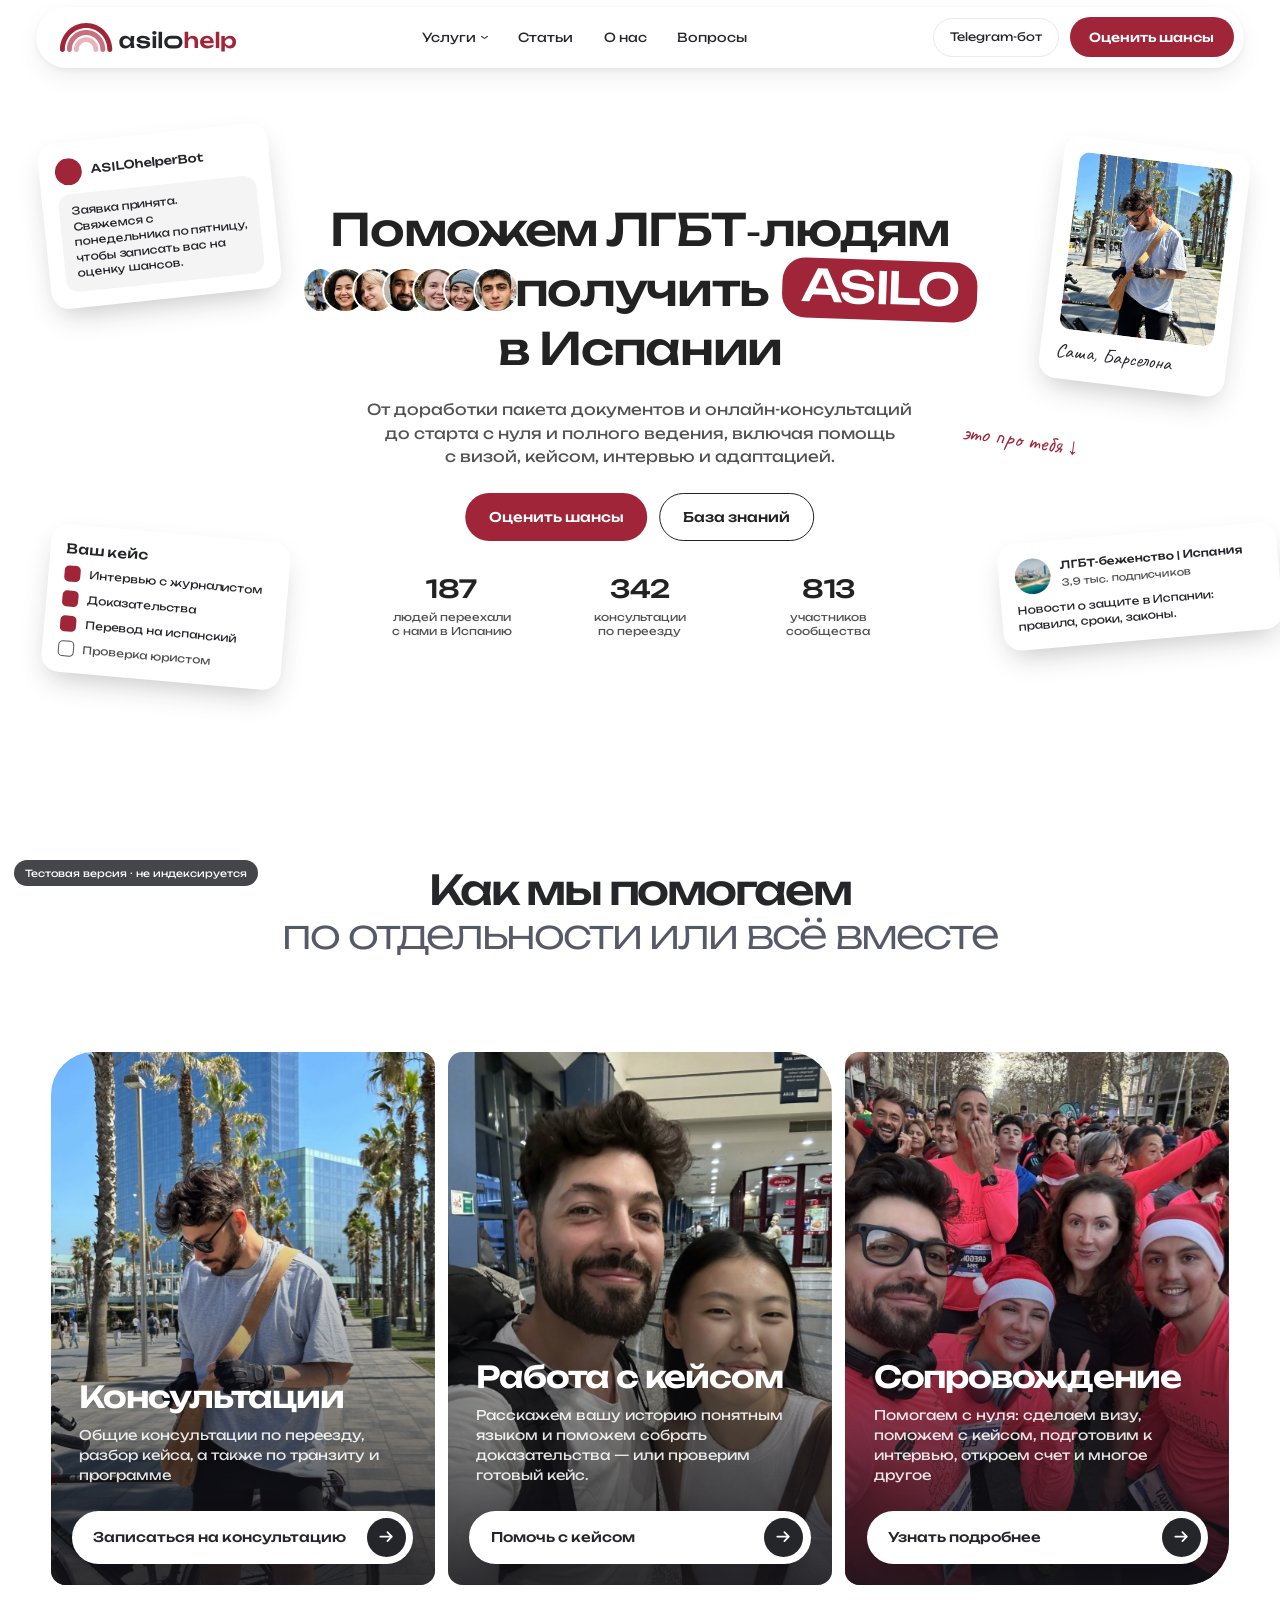
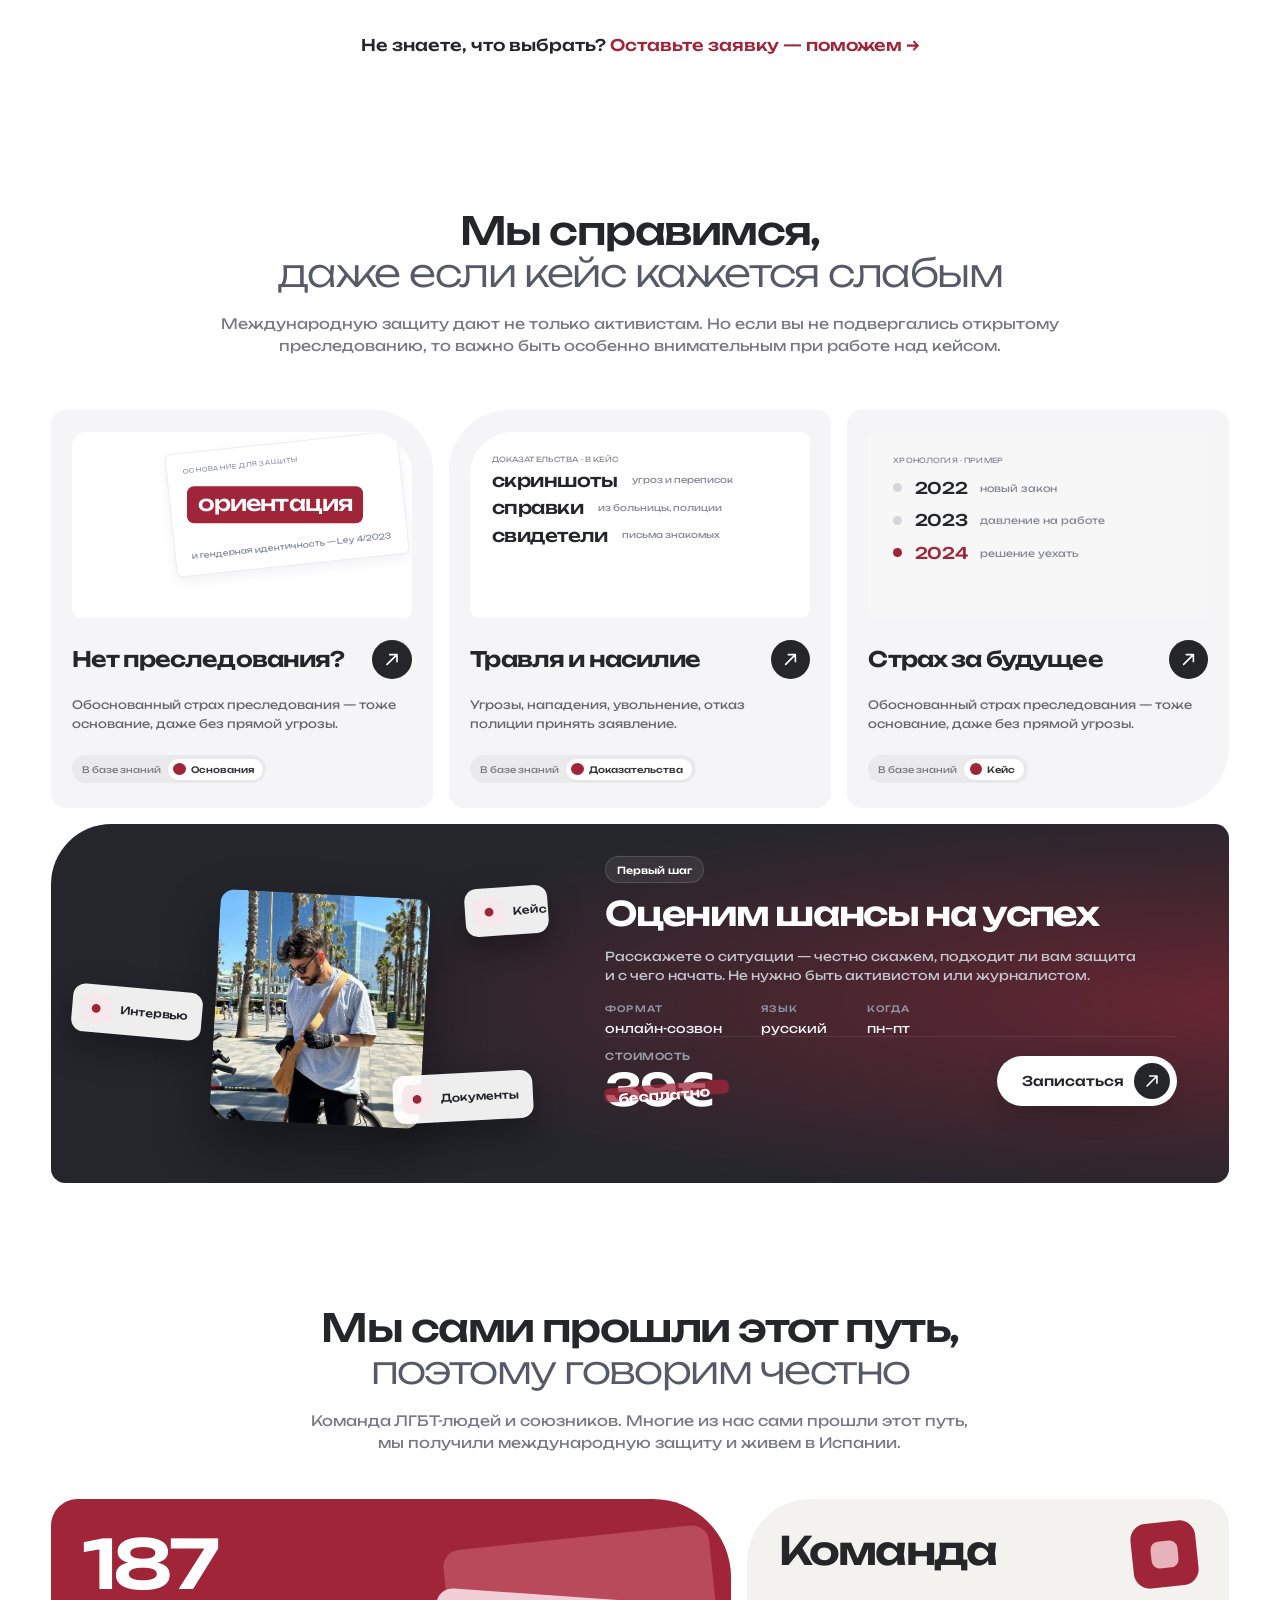
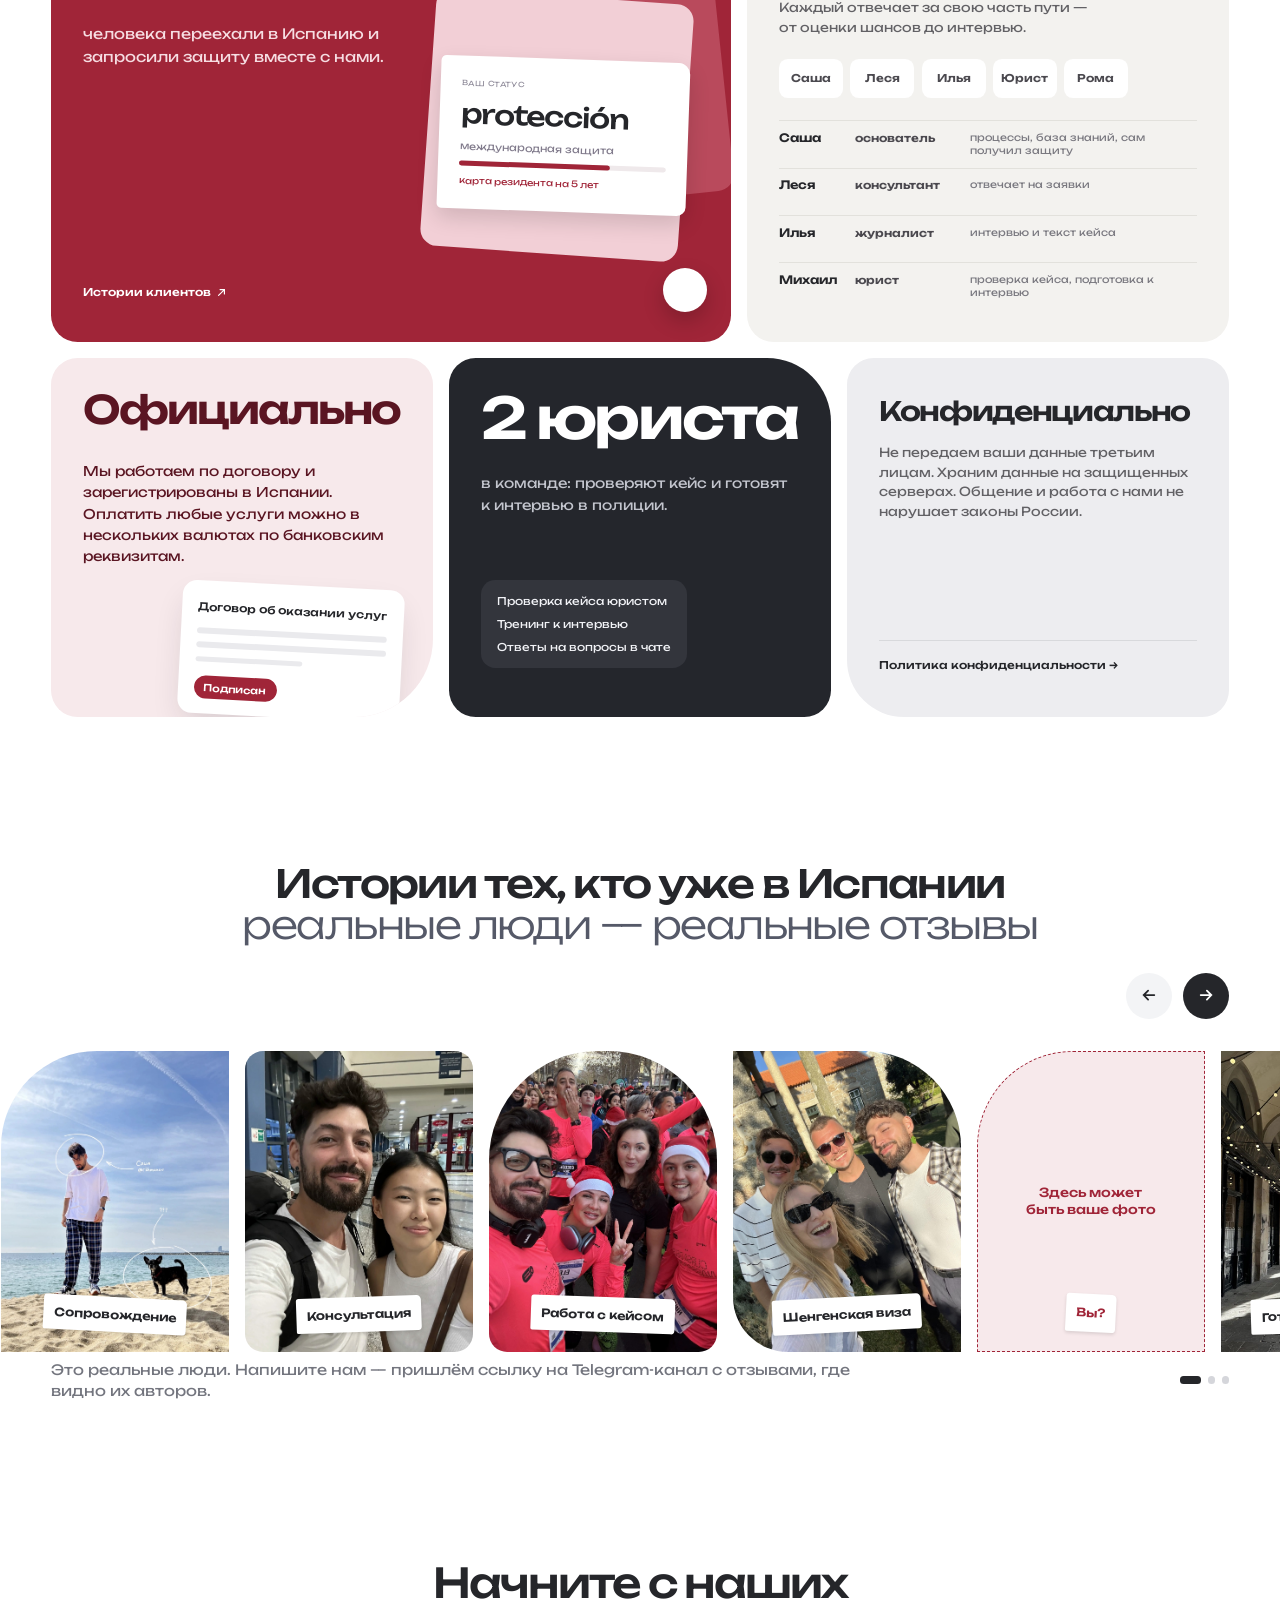
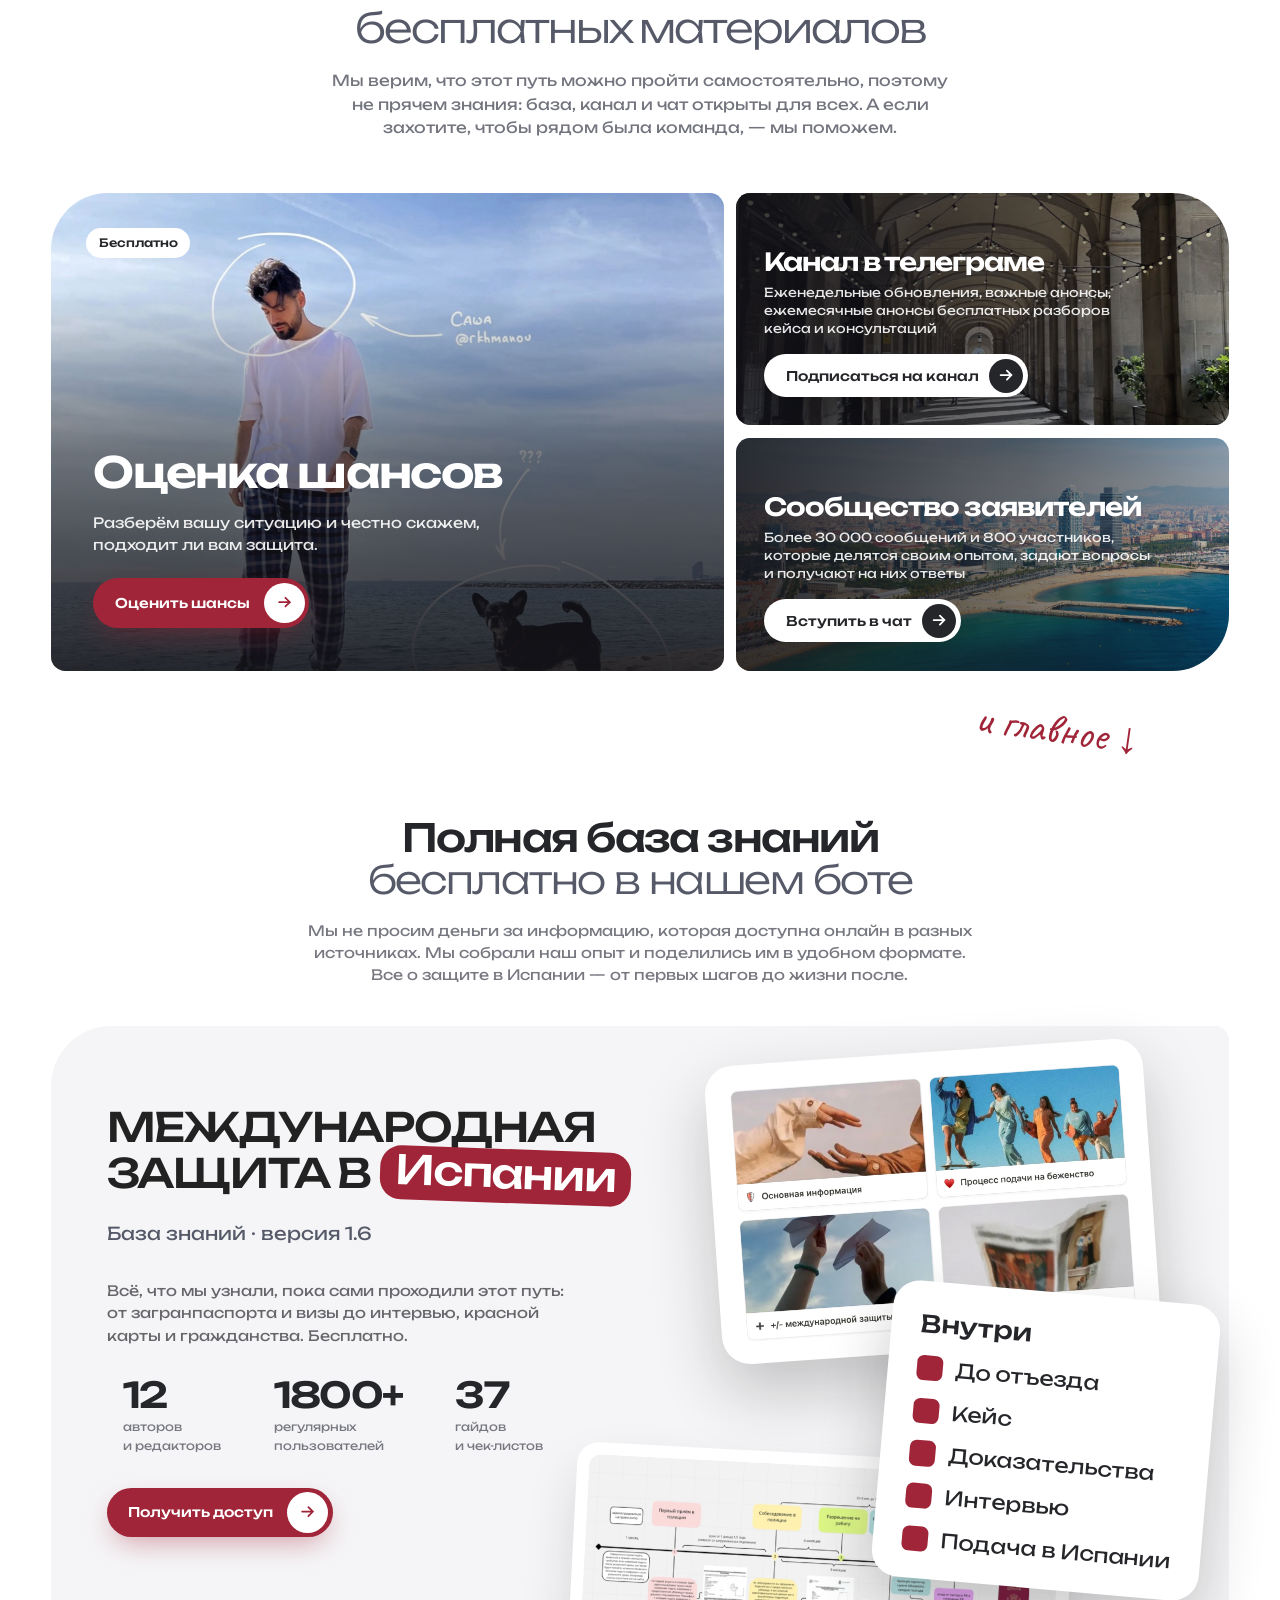
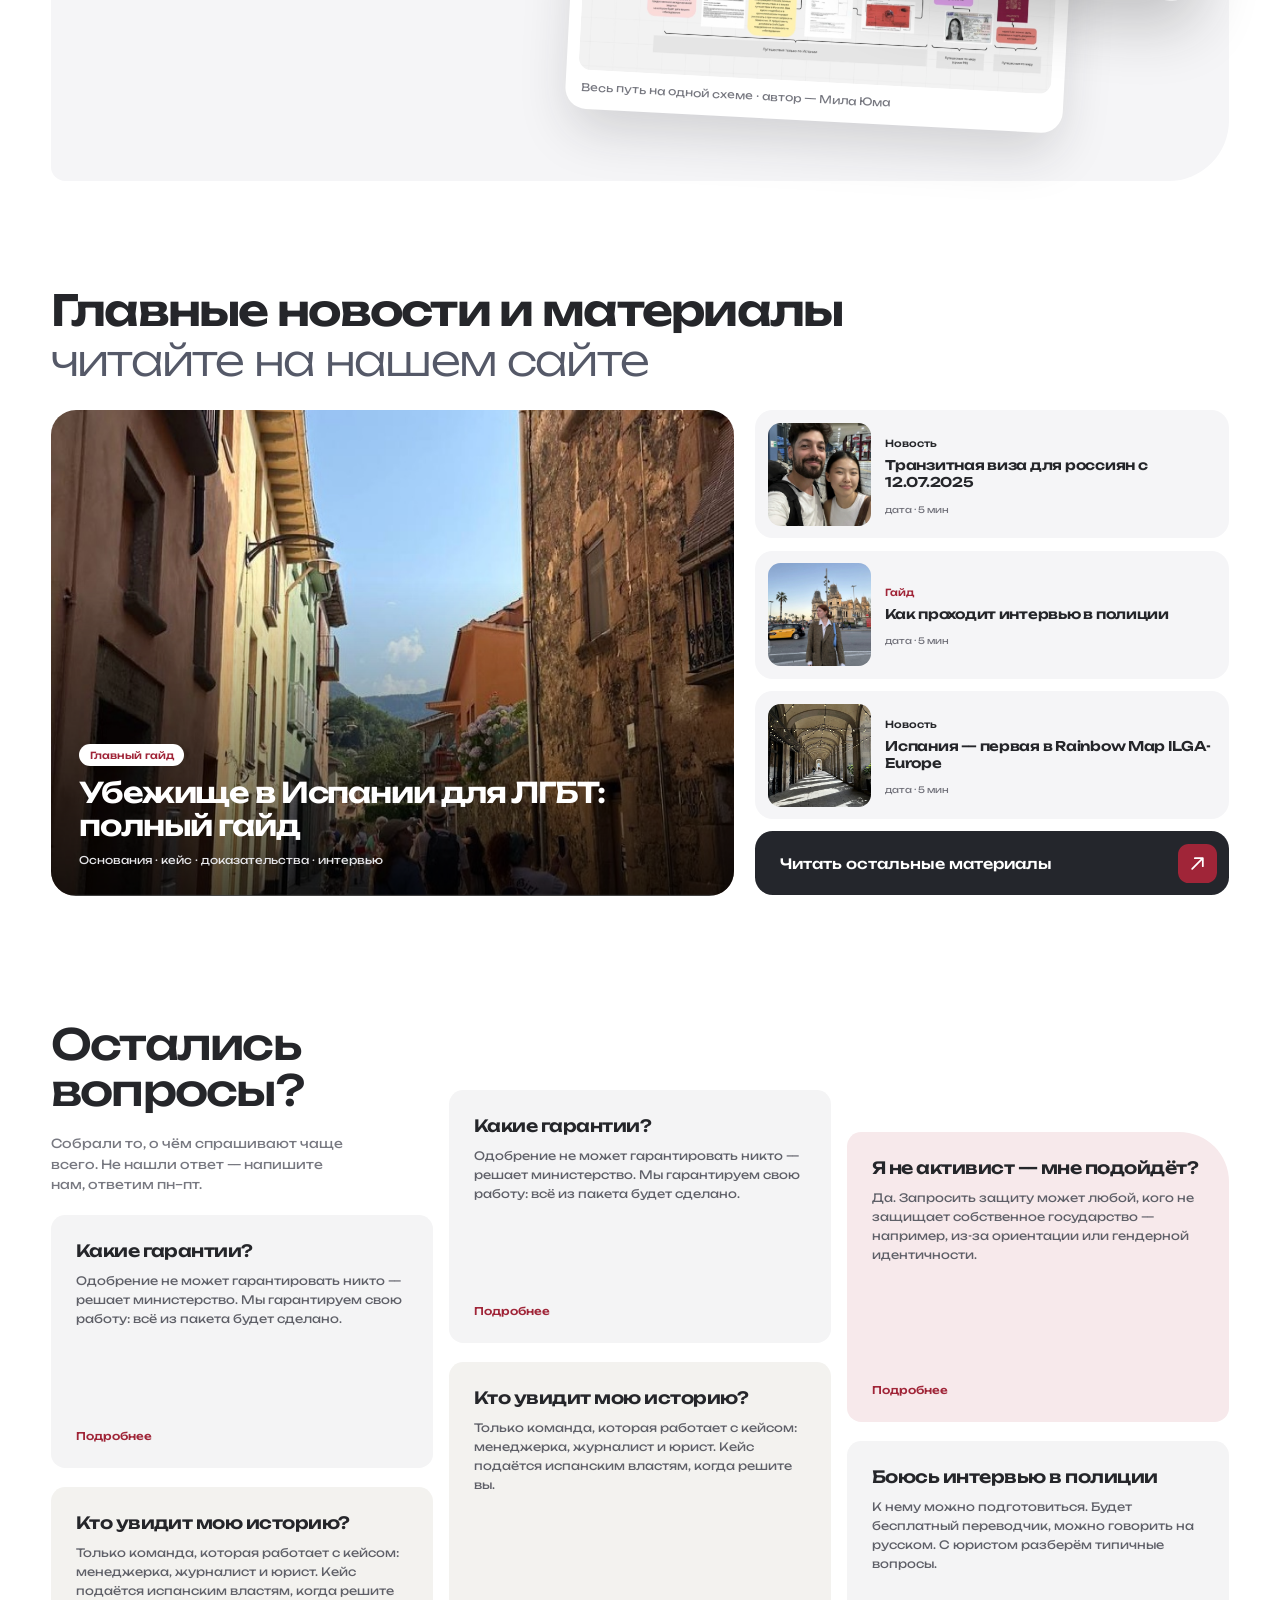
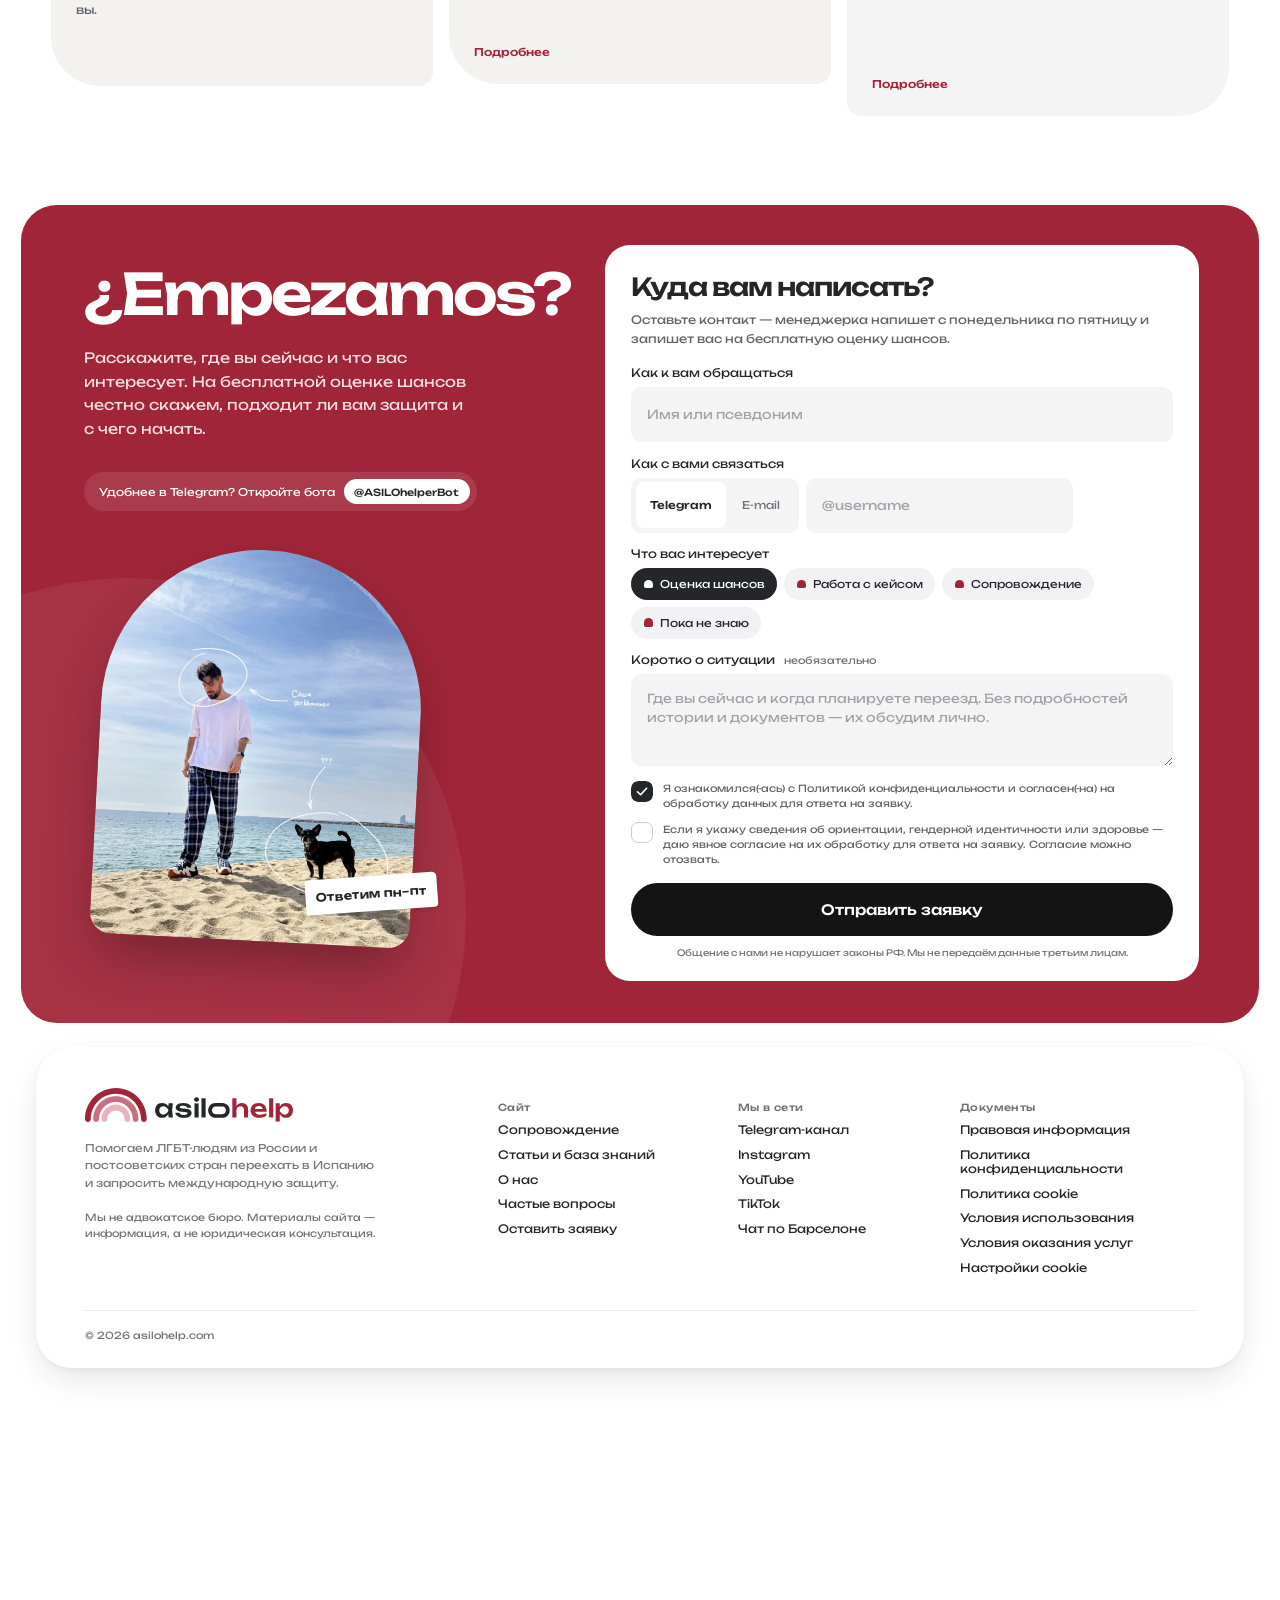
==== commit 06ef0354: "Сайт масштабируется под ширину экрана; плашки первого экрана привязаны к центру Co-Authored-By: Clau" ====
--- a/index.html
+++ b/index.html
@@ -10,9 +10,9 @@
 <link rel="preconnect" href="https://fonts.googleapis.com">
 <link rel="preconnect" href="https://fonts.gstatic.com" crossorigin>
 <link href="https://fonts.googleapis.com/css2?family=Caveat&family=Unbounded:wght@300;400;500;600&display=swap" rel="stylesheet">
-<link rel="stylesheet" href="motion.css?v=4">
-<link rel="stylesheet" href="site.css?v=4">
-<script>document.documentElement.classList.add('m-js');if(location.search.indexOf('shot')>-1)document.documentElement.classList.add('shot')</script>
+<link rel="stylesheet" href="motion.css?v=6">
+<link rel="stylesheet" href="site.css?v=6">
+<script>(function(){var r=document.documentElement;function z(){var w=window.innerWidth;r.style.zoom=(w>=1100&&w!==1440)?Math.min(w/1440,1.6):'';}z();addEventListener('resize',z);})();document.documentElement.classList.add('m-js');if(location.search.indexOf('shot')>-1)document.documentElement.classList.add('shot')</script>
 <style>.shot *,.shot *::before{transition:none!important;animation:none!important} @media (max-width:700px){.br-d{display:none}} .scr, .fl { transform: rotate(var(--rot, 0deg)); } @media (max-width: 1100px) { .fl--inside { animation: none; } }</style>
 </head>
 <body>
@@ -36,7 +36,7 @@
 <main id="top">
 
 <!-- 1 · Первый экран -->
-<section class="hero">
+<section class="hero"><div class="hero__stage">
   <div class="hero__center">
     <h1>
       <span>Поможем ЛГБТ‑людям</span>
@@ -77,7 +77,7 @@
     <p>Новости о защите в Испании: правила, сроки, законы.</p>
   </div>
   <span class="hero__note hand" aria-hidden="true">это про тебя ↓</span>
-</section>
+</div></section>
 
 <!-- 2 · Как мы помогаем -->
 <section class="help" id="help">
--- a/site.css
+++ b/site.css
@@ -48,6 +48,7 @@
 
 /* 1 · первый экран */
 .hero { height: 900px; overflow: hidden; }
+.hero__stage { position: relative; height: 100%; width: min(1440px, 100%); margin-inline: auto; }
 .hero__center { position: absolute; left: 50%; top: 232px; transform: translateX(-50%); display: flex; flex-direction: column; align-items: center; gap: 28px; width: 760px; text-align: center; }
 .hero h1 { font-weight: 500; font-size: 50px; line-height: 1.08; letter-spacing: -.03em; color: var(--ink-2); display: flex; flex-direction: column; align-items: center; gap: 6px; }
 .hero__row { display: flex; align-items: center; gap: 16px; }
@@ -187,7 +188,7 @@
 .reviews { padding: 104px 0 70px; overflow: hidden; }
 .reviews__nav { display: flex; justify-content: flex-end; gap: 12px; margin-top: 30px; }
 .reviews__nav button { width: 52px; height: 52px; border: 0; background: none; cursor: pointer; padding: 0; }
-.reel { display: flex; gap: 17.5px; margin-top: 36px; overflow-x: auto; scroll-snap-type: x mandatory; scrollbar-width: none; padding-left: max(16px, calc((100vw - 1440px) / 2 - 40px)); }
+.reel { display: flex; gap: 17.5px; margin-top: 36px; overflow-x: auto; scroll-snap-type: x mandatory; scrollbar-width: none; padding-left: max(16px, calc((100% - 1326px) / 2)); }
 .reel::-webkit-scrollbar { display: none; }
 .rv { position: relative; flex: none; width: 257px; height: 338px; scroll-snap-align: start; }
 .rv > img { width: 100%; height: 100%; object-fit: cover; }
@@ -326,20 +327,11 @@
 
 .test-banner { position: fixed; left: 16px; bottom: 16px; z-index: 60; background: var(--ink); color: #fff; font-size: 11px; padding: 8px 12px; border-radius: 100px; opacity: .85; }
 
-/* ── ниже 1440: всё ужимается ── */
-@media (max-width: 1439px) {
-  .scr--polaroid { left: auto; right: 48px; } .scr--channel { left: auto; right: 45px; } .hero__note { left: auto; right: 250px; }
-  .kb__box { overflow: hidden; }
-}
-@media (max-width: 1280px) {
-  .scr--bot, .scr--case { left: 16px; } .scr--polaroid, .scr--channel { right: 16px; }
-  .hdr nav { gap: 22px; }
-  .kb__box { padding: 70px 40px; } .fl--screens { left: auto; right: -40px; } .fl--inside { left: auto; right: 20px; } .fl--timeline { left: auto; right: 160px; }
-}
+/* от 1100 до 1440 и шире 1440 страница масштабируется целиком (zoom в index.html) */
 /* ── планшет и телефон ── */
 @media (max-width: 1100px) {
   .m-header { padding-inline: 12px; } .hdr nav { display: none; } .hdr { padding-left: 20px; }
-  .hero { height: auto; padding: 150px 0 60px; }
+  .hero { height: auto; padding: 150px 0 60px; } .hero__stage { height: auto; }
   .hero__center { position: static; transform: none; width: auto; padding: 0 16px; }
   .hero .scr, .hero__note { display: none; }
   .help__grid, .tiles3, .bento, .bento3, .free__grid, .news__grid, .faq__grid { grid-template-columns: 1fr; }
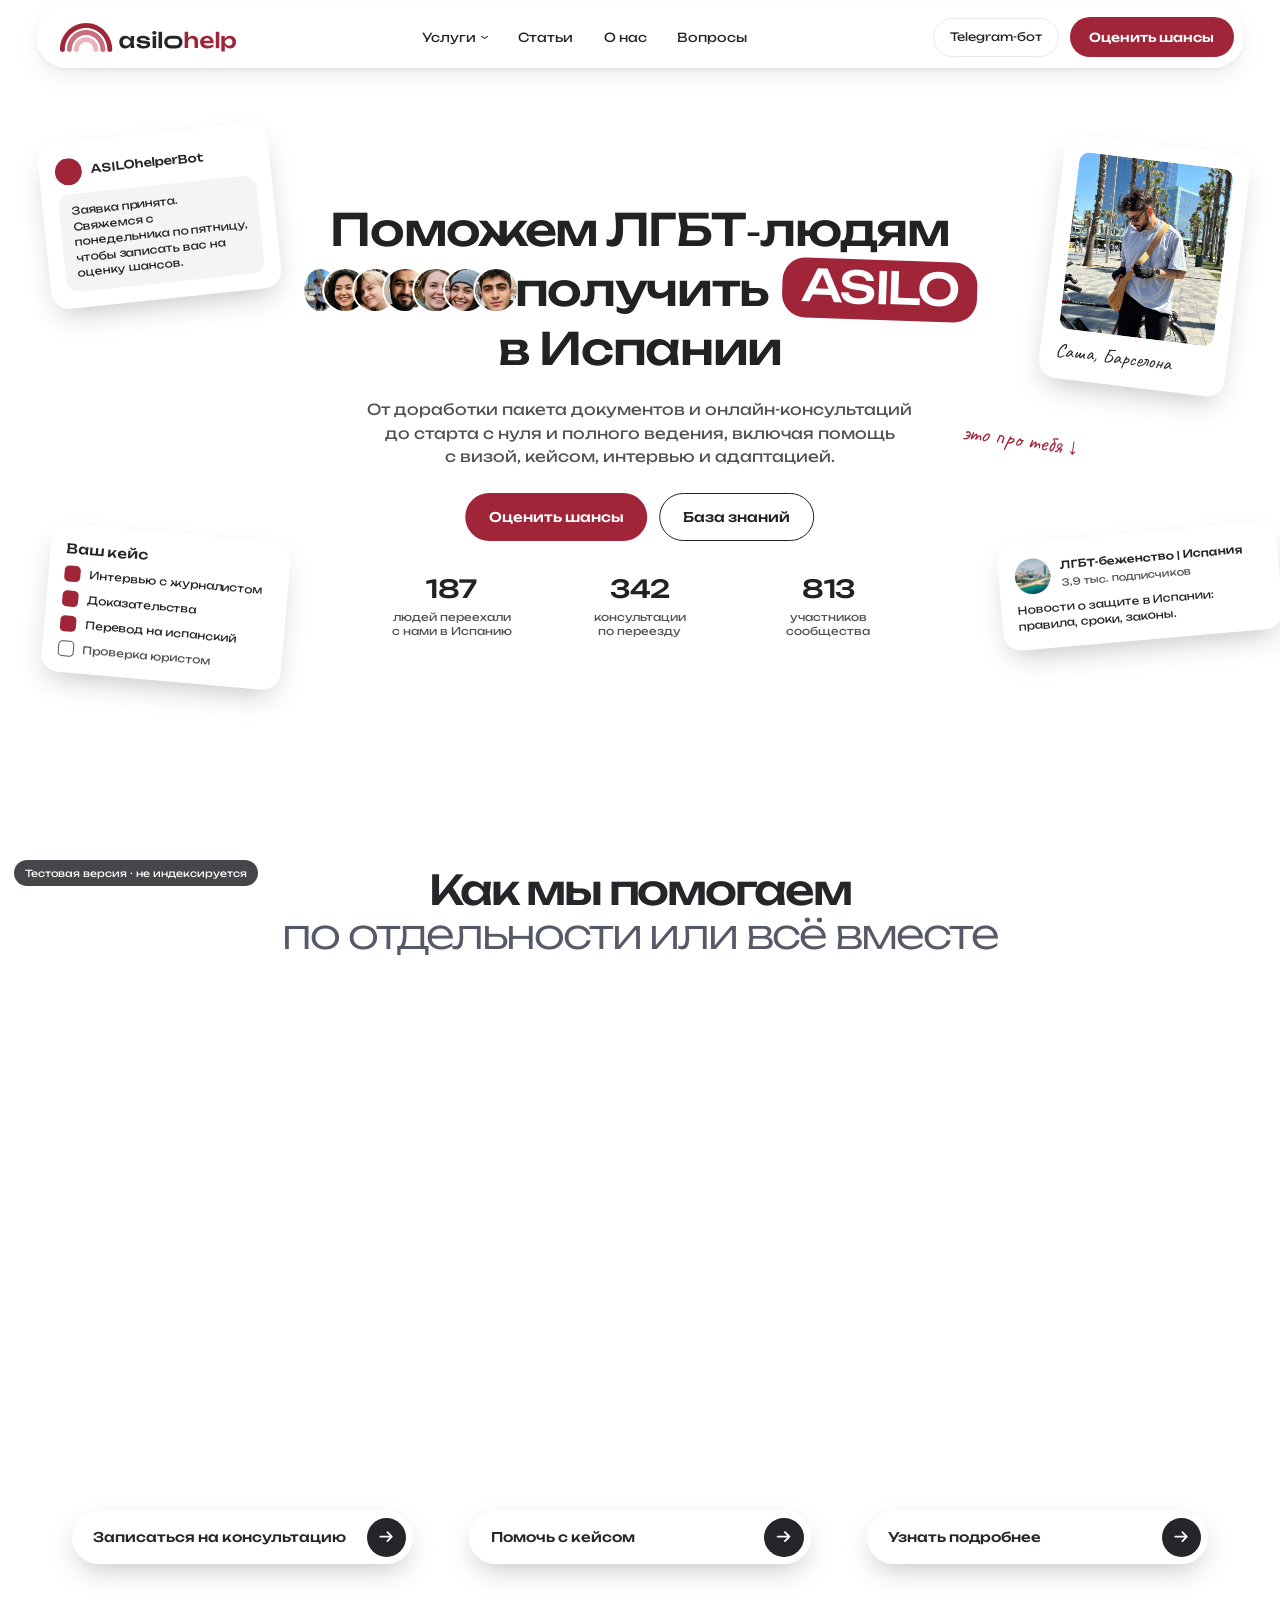
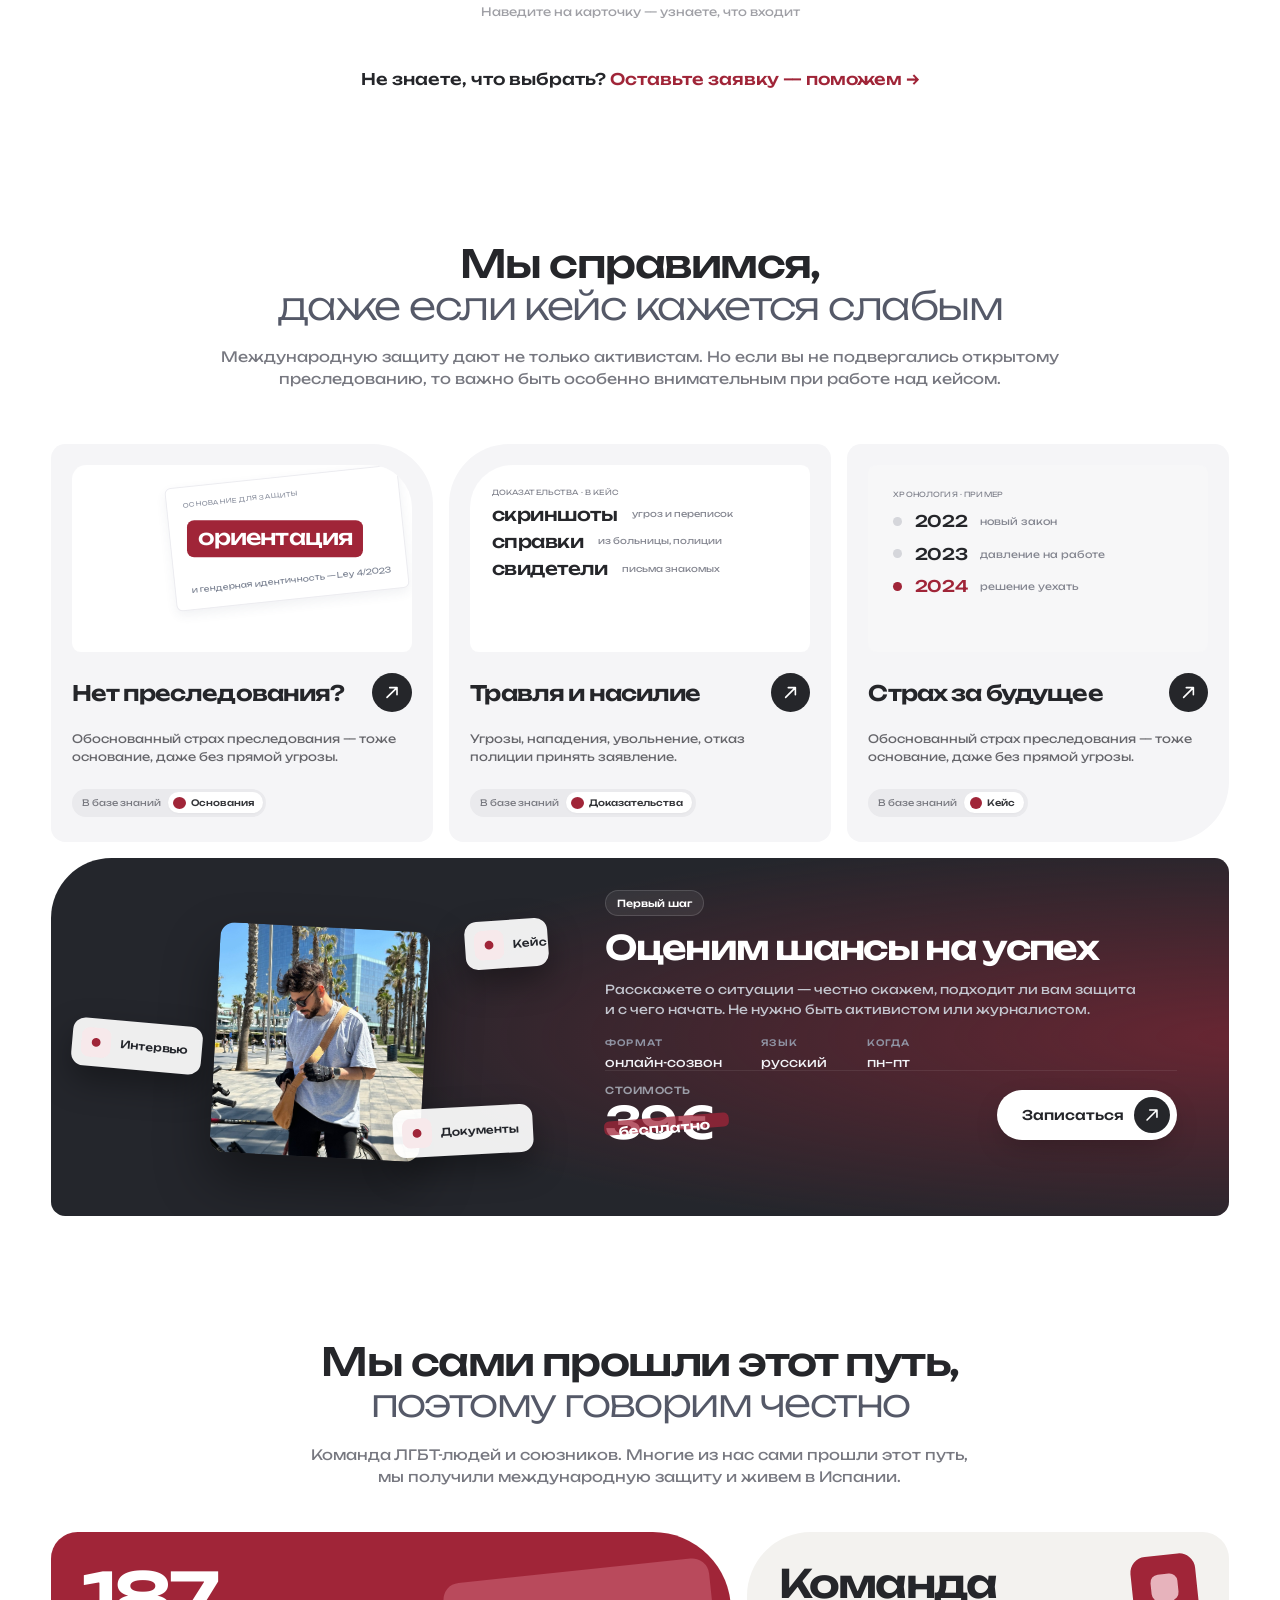
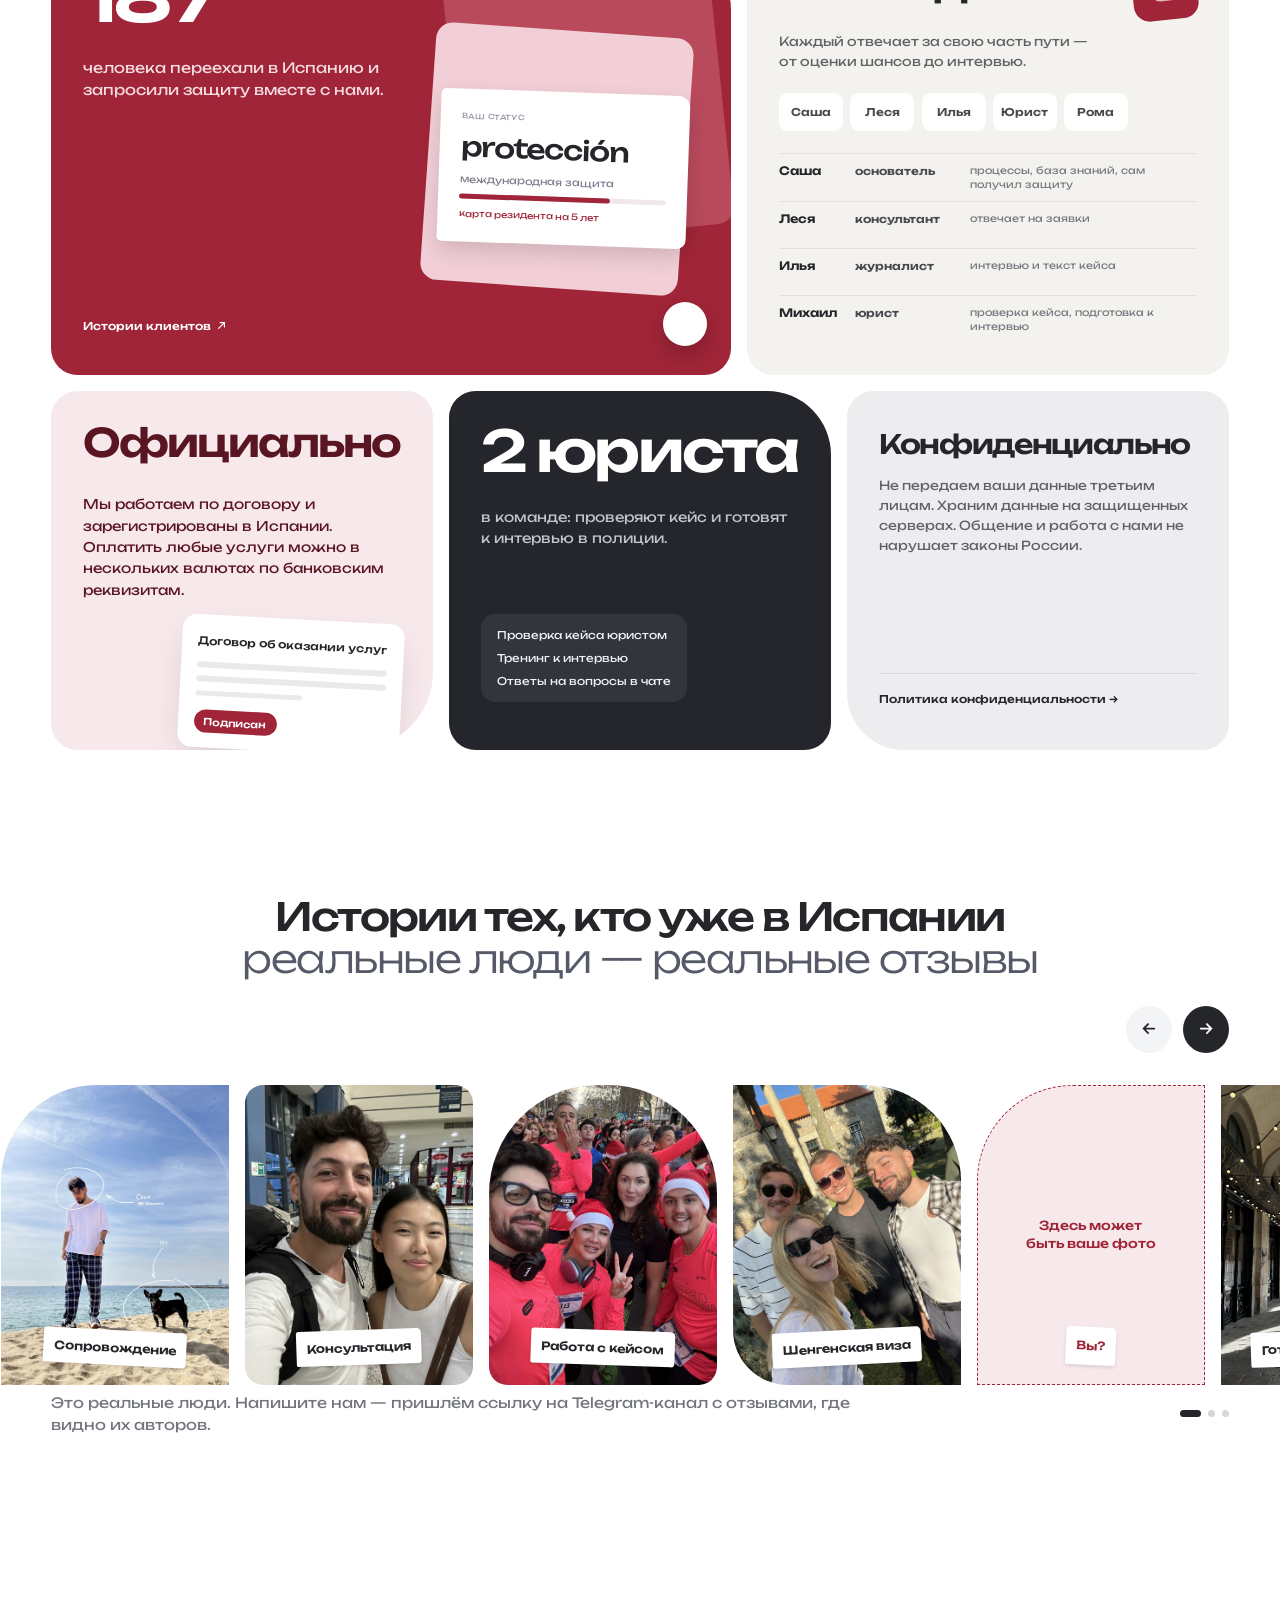
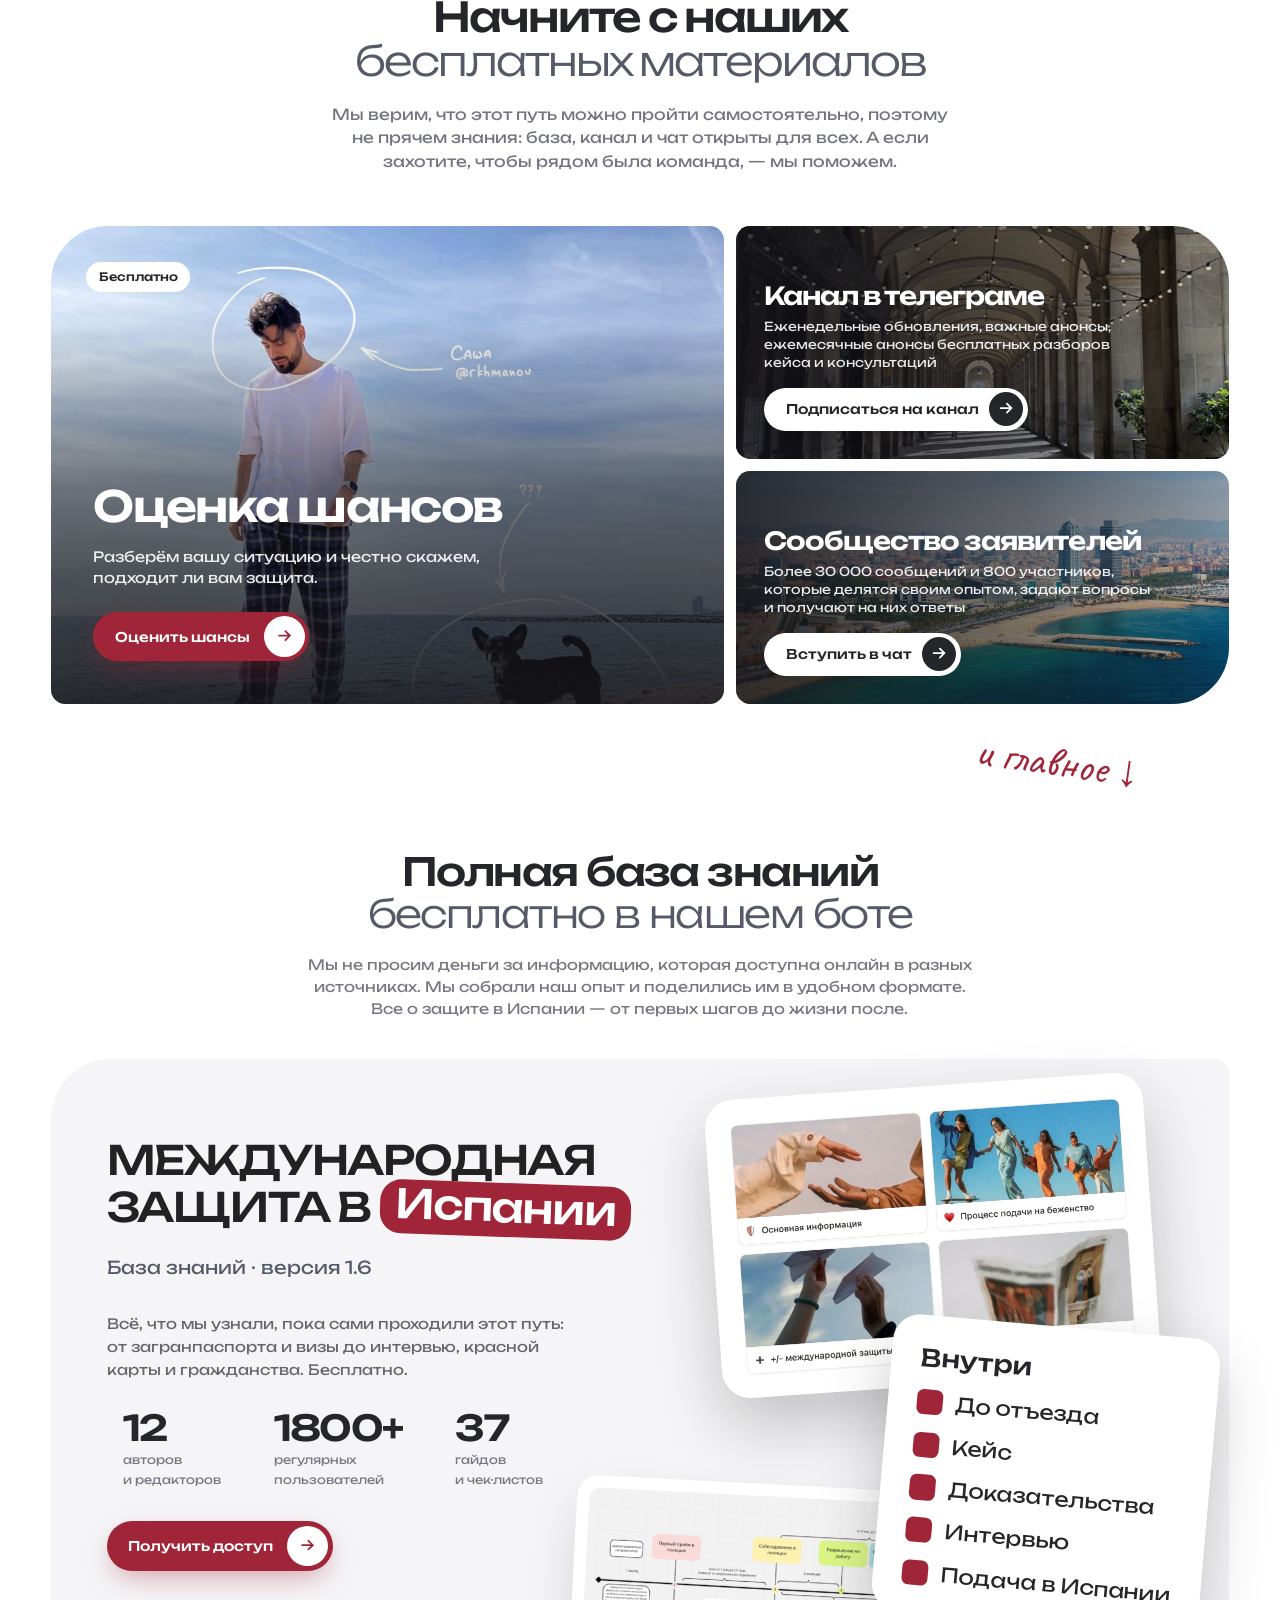
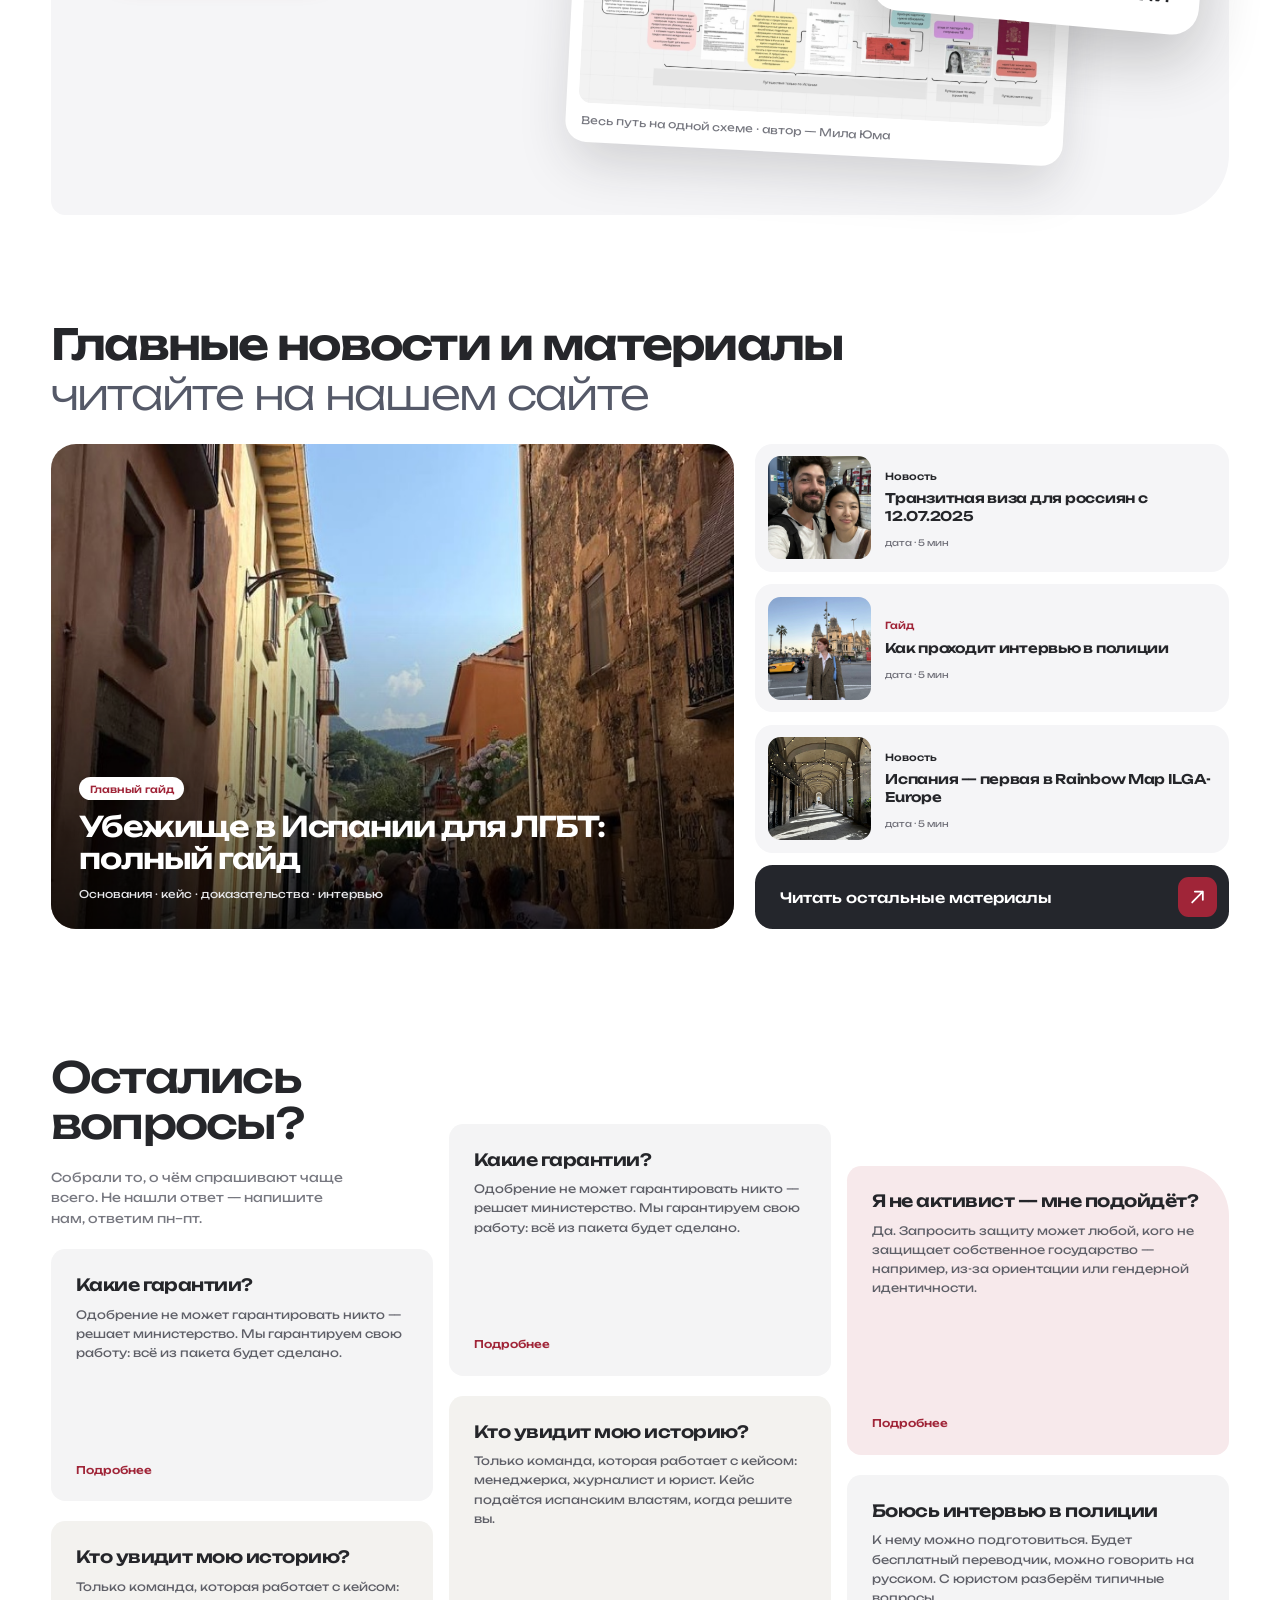
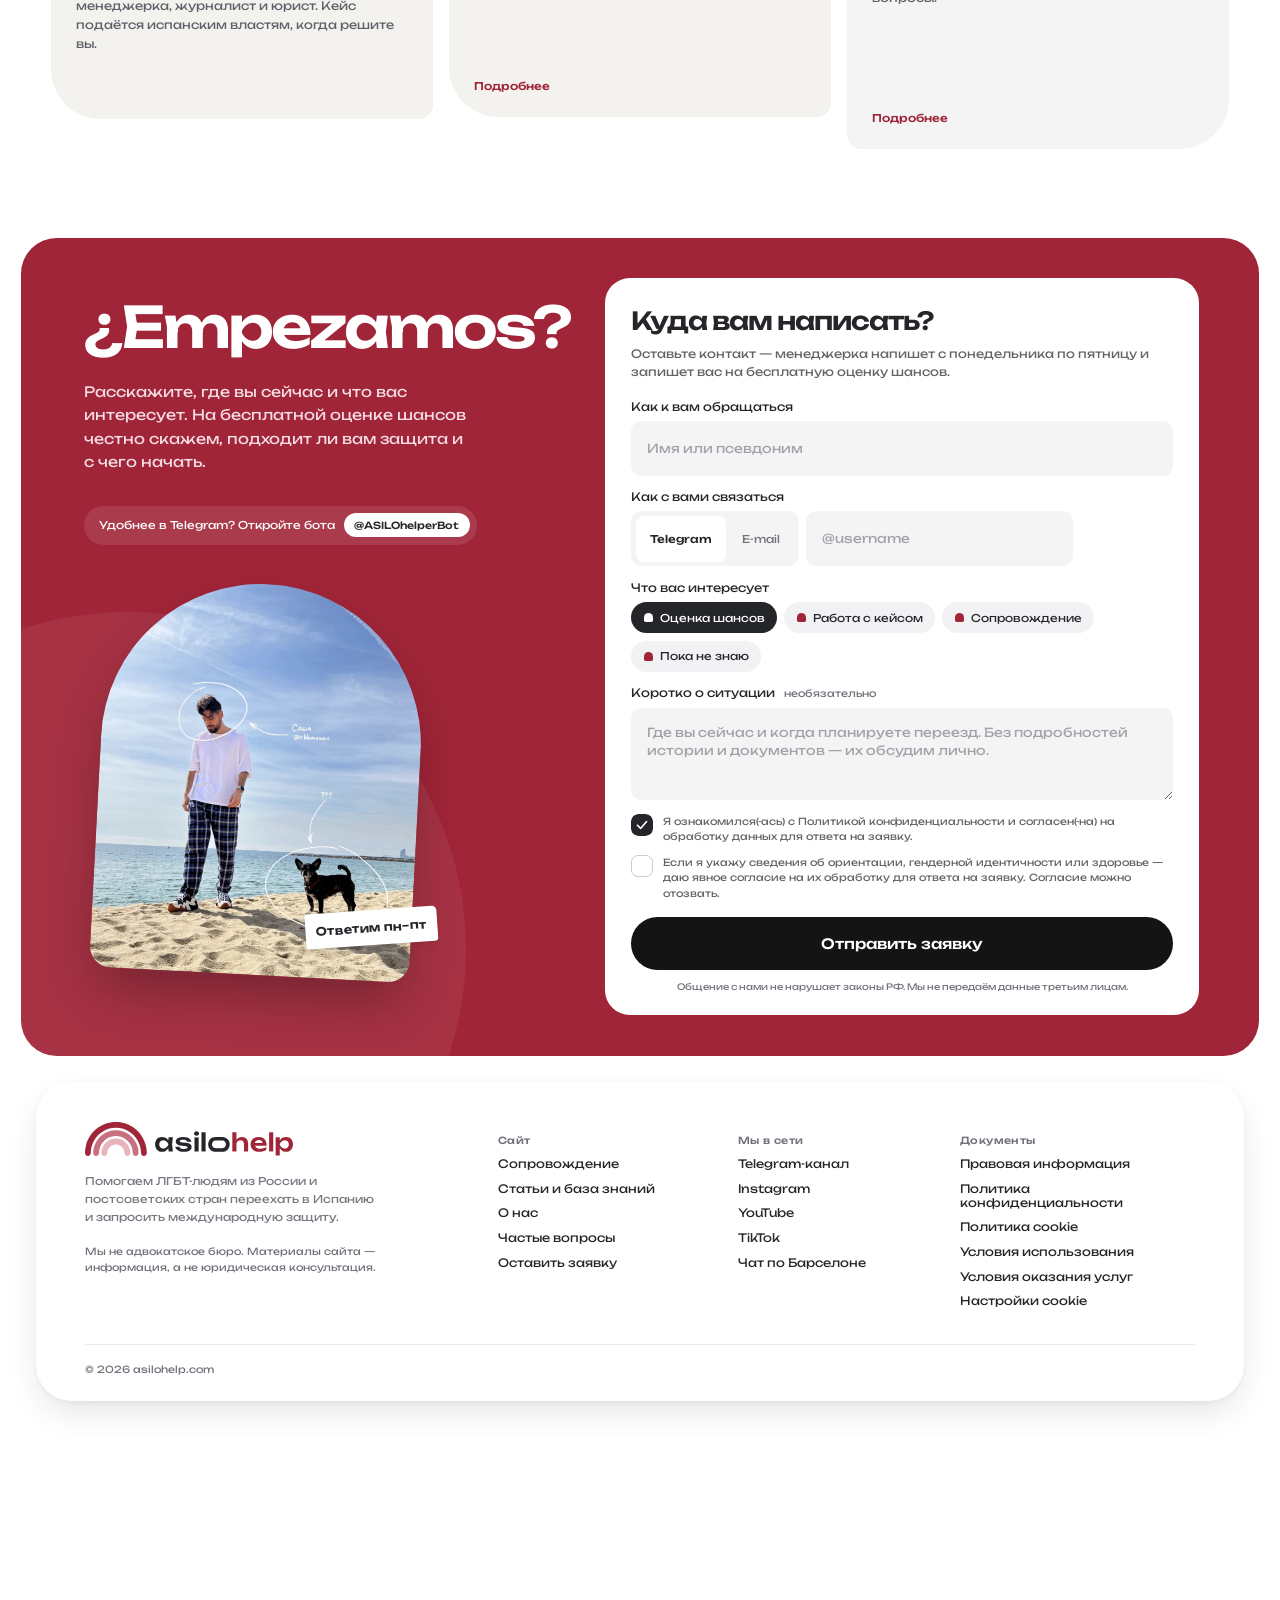
==== commit 1b66f35e: "Карточки услуг: 3D-переворот с отрывом от подложки (наведение / нажатие на телефоне) Co-Authored-By:" ====
--- a/index.html
+++ b/index.html
@@ -10,8 +10,8 @@
 <link rel="preconnect" href="https://fonts.googleapis.com">
 <link rel="preconnect" href="https://fonts.gstatic.com" crossorigin>
 <link href="https://fonts.googleapis.com/css2?family=Caveat&family=Unbounded:wght@300;400;500;600&display=swap" rel="stylesheet">
-<link rel="stylesheet" href="motion.css?v=6">
-<link rel="stylesheet" href="site.css?v=6">
+<link rel="stylesheet" href="motion.css?v=7">
+<link rel="stylesheet" href="site.css?v=7">
 <script>(function(){var r=document.documentElement;function z(){var w=window.innerWidth;r.style.zoom=(w>=1100&&w!==1440)?Math.min(w/1440,1.6):'';}z();addEventListener('resize',z);})();document.documentElement.classList.add('m-js');if(location.search.indexOf('shot')>-1)document.documentElement.classList.add('shot')</script>
 <style>.shot *,.shot *::before{transition:none!important;animation:none!important} @media (max-width:700px){.br-d{display:none}} .scr, .fl { transform: rotate(var(--rot, 0deg)); } @media (max-width: 1100px) { .fl--inside { animation: none; } }</style>
 </head>
@@ -84,25 +84,29 @@
   <div class="wrap">
     <div class="sh" data-reveal><h2>Как мы помогаем<span>по отдельности или всё вместе</span></h2></div>
     <div class="help__grid" data-reveal-group="0.08">
-      <article class="pcard m-card m-photo" data-reveal>
-        <img src="img/hero-sasha.jpg" alt="">
-        <h3>Консультации</h3>
-        <p>Общие консультации по переезду, разбор кейса, а также по транзиту и программе</p>
-        <a class="btn btn--white m-btn" href="#apply">Записаться на консультацию <img class="m-arrow" src="img/arrow-dark.svg" alt="" width="44" height="44"></a>
-      </article>
-      <article class="pcard m-card m-photo" data-reveal>
-        <img src="img/help-case.jpg" alt="">
-        <h3>Работа с кейсом</h3>
-        <p>Расскажем вашу историю понятным языком и поможем собрать доказательства — или проверим готовый кейс.</p>
-        <a class="btn btn--white m-btn" href="#apply">Помочь с кейсом <img class="m-arrow" src="img/arrow-dark.svg" alt="" width="44" height="44"></a>
-      </article>
-      <article class="pcard m-card m-photo" data-reveal>
-        <img src="img/help-sopr.jpg" alt="">
-        <h3>Сопровождение</h3>
-        <p>Помогаем с нуля: сделаем визу, поможем с кейсом, подготовим к интервью, откроем счет и многое другое</p>
-        <a class="btn btn--white m-btn" href="#apply">Узнать подробнее <img class="m-arrow" src="img/arrow-dark.svg" alt="" width="44" height="44"></a>
-      </article>
-    </div>
+      <div class="flip fc--a" data-reveal tabindex="0" aria-label="Консультации: нажмите, чтобы узнать, что входит">
+        <div class="flip__inner">
+          <div class="flip__face flip__front"><img src="img/flip-consult.jpg" alt=""><h3 class="visually-hidden">Консультации</h3><span class="ft ft--a">КОН<br>СУЛЬ<br>ТАЦИИ</span></div>
+          <div class="flip__face flip__back" aria-hidden="true"><img src="img/flip-consult.jpg" alt=""><p><b>Ответим на все вопросы</b> по переезду и адаптации. Обсудим интервью, программу и кейс. А если есть готовый — <b>проверим его</b>, соберём список рекомендаций и подготовим <b>персональный гайд</b> по сбору доказательств.</p></div>
+        </div>
+        <a class="btn btn--white m-btn flip__btn" href="#apply">Записаться на консультацию <img class="m-arrow" src="img/arrow-dark.svg" alt="" width="44" height="44"></a>
+      </div>
+      <div class="flip fc--b" data-reveal tabindex="0" aria-label="Работа с кейсом: нажмите, чтобы узнать, что входит">
+        <div class="flip__inner">
+          <div class="flip__face flip__front"><img src="img/flip-case.jpg" alt=""><h3 class="visually-hidden">Работа с кейсом</h3><span class="ft ft--b">РАБОТА<br>С КЕЙСОМ</span></div>
+          <div class="flip__face flip__back" aria-hidden="true"><img src="img/flip-case.jpg" alt=""><p><b>Команда из 5 человек</b> будет работать над вашим кейсом: мы начнём с интервью, соберём доказательную базу, подготовим отчёт о ситуации в стране и переведём готовый материал на испанский язык. Вы получаете <b>готовый к подаче документ</b>.</p></div>
+        </div>
+        <a class="btn btn--white m-btn flip__btn" href="#apply">Помочь с кейсом <img class="m-arrow" src="img/arrow-dark.svg" alt="" width="44" height="44"></a>
+      </div>
+      <div class="flip fc--c" data-reveal tabindex="0" aria-label="Сопровождение: нажмите, чтобы узнать, что входит">
+        <div class="flip__inner">
+          <div class="flip__face flip__front"><img src="img/flip-sopr.jpg" alt=""><h3 class="visually-hidden">Сопровождение</h3><span class="ft ft--c">СОПРО<br>ВОЖДЕ<br>НИЕ</span></div>
+          <div class="flip__face flip__back" aria-hidden="true"><img src="img/flip-sopr.jpg" alt=""><p><b>Помогаем с нуля</b>: поможем сделать загранпаспорт, найдём слот и подготовим документы на визу, поможем с кейсом <b>от начала и до конца</b>, запишем на подачу и подготовим к интервью. После откроем счёт и <b>поможем с адаптацией</b>.</p></div>
+        </div>
+        <a class="btn btn--white m-btn flip__btn" href="#apply">Узнать подробнее <img class="m-arrow" src="img/arrow-dark.svg" alt="" width="44" height="44"></a>
+      </div>
+    </div>
+    <p class="flip-hint">Наведите на карточку — узнаете, что входит</p>
     <p class="help__more" data-reveal>Не знаете, что выбрать? <a href="#apply">Оставьте заявку — поможем →</a></p>
   </div>
 </section>
@@ -376,6 +380,9 @@
     g.querySelectorAll('button').forEach(x => x.classList.toggle('on', x === t));
     if (g.classList.contains('seg')) g.parentElement.querySelector('input').placeholder = t.textContent === 'E-mail' ? 'name@mail.com' : '@username';
   }));
+  // карточки услуг: переворот по нажатию (телефон) и с клавиатуры
+  document.querySelectorAll('.flip').forEach(f => { f.addEventListener('click', e => { if (e.target.closest('.flip__btn')) return; if (!matchMedia('(hover: hover)').matches) f.classList.toggle('is-flipped'); }); f.addEventListener('keydown', e => { if (e.key === 'Enter' || e.key === ' ') { e.preventDefault(); f.classList.toggle('is-flipped'); } }); });
+  if (!matchMedia('(hover: hover)').matches) document.querySelector('.flip-hint').textContent = 'Нажмите на карточку — узнаете, что входит';
   // тестовая версия: форма ничего не отправляет
   document.getElementById('form').addEventListener('submit', e => { e.preventDefault(); e.target.querySelector('.form__body').style.display = 'none'; e.target.querySelector('.form__ok').style.display = 'block'; });
 </script>
--- a/site.css
+++ b/site.css
@@ -366,3 +366,36 @@
   .foot { padding: 4px 12px 24px; } .foot__card { padding: 32px 24px 24px; border-radius: 28px; } .foot__top { grid-template-columns: 1fr; }
   .reviews__foot { flex-direction: column; align-items: flex-start; gap: 16px; }
 }
+
+/* 2 · карточки услуг с 3D-переворотом */
+.visually-hidden { position: absolute; width: 1px; height: 1px; overflow: hidden; clip: rect(0 0 0 0); }
+.flip { position: relative; height: 600px; perspective: 1600px; outline: none; }
+.flip__inner { position: absolute; inset: 0; transform-style: preserve-3d; transition: transform .8s cubic-bezier(.3,1.25,.4,1), translate .45s var(--m-ease, ease); }
+.flip__face { position: absolute; inset: 0; border-radius: 16px; overflow: hidden; backface-visibility: hidden; -webkit-backface-visibility: hidden;
+  box-shadow: 0 10px 30px -18px rgba(33,33,41,.25); transition: box-shadow .5s ease; }
+.fc--a .flip__face { border-top-left-radius: 48px; } .fc--b .flip__face { border-top-right-radius: 48px; } .fc--c .flip__face { border-bottom-right-radius: 48px; }
+.flip__face > img { position: absolute; inset: 0; width: 100%; height: 100%; object-fit: cover; }
+.flip__front::after { content: ''; position: absolute; inset: 0; background: rgba(255,255,255,.3); }
+.flip__back { transform: rotateY(180deg); }
+.flip__back::after { content: ''; position: absolute; inset: 0; background: rgba(160,37,56,.86); }
+.ft { position: absolute; z-index: 1; font-weight: 600; font-size: 68px; line-height: .96; letter-spacing: -.04em; color: var(--ink); }
+.ft--a { left: 24px; top: 308px; } .ft--b { left: 15px; top: 215px; font-size: 60px; } .ft--c { left: 26px; top: 22px; }
+.flip__back p { position: absolute; z-index: 1; left: 28px; right: 28px; top: 36px; font-weight: 300; font-size: 26px; line-height: 1.28; letter-spacing: -.02em; color: #F6DADF; }
+.flip__back b { font-weight: 600; color: #fff; }
+.flip__btn { position: absolute !important; left: 24px; right: 24px; bottom: 24px; z-index: 5; height: 60px; padding: 8px 8px 8px 24px; justify-content: space-between; transform: translateZ(0); }
+.flip-hint { text-align: center; font-size: 13px; color: var(--sub); margin-top: 22px; }
+/* отрыв от подложки + переворот */
+@media (hover: hover) {
+  .flip:hover .flip__inner, .flip:focus-visible .flip__inner { transform: rotateY(180deg); translate: 0 -14px; }
+  .flip:hover .flip__face, .flip:focus-visible .flip__face { box-shadow: 0 40px 70px -24px rgba(90,21,34,.45), 0 12px 24px -12px rgba(33,33,41,.25); }
+}
+.flip.is-flipped .flip__inner { transform: rotateY(180deg); translate: 0 -10px; }
+.flip.is-flipped .flip__face { box-shadow: 0 40px 70px -24px rgba(90,21,34,.45); }
+.flip:focus-visible { outline: 2px solid var(--accent); outline-offset: 6px; border-radius: 20px; }
+@media (max-width: 600px) {
+  .flip { height: 520px; } .ft { font-size: 52px !important; } .ft--a { top: 250px; } .ft--b { top: 180px; }
+  .flip__back p { font-size: 20px; } .flip__btn { font-size: 13px; padding-left: 18px; white-space: normal; text-align: left; }
+}
+@media (prefers-reduced-motion: reduce) {
+  .flip__inner { transition: none !important; } .flip:hover .flip__inner { translate: none; }
+}
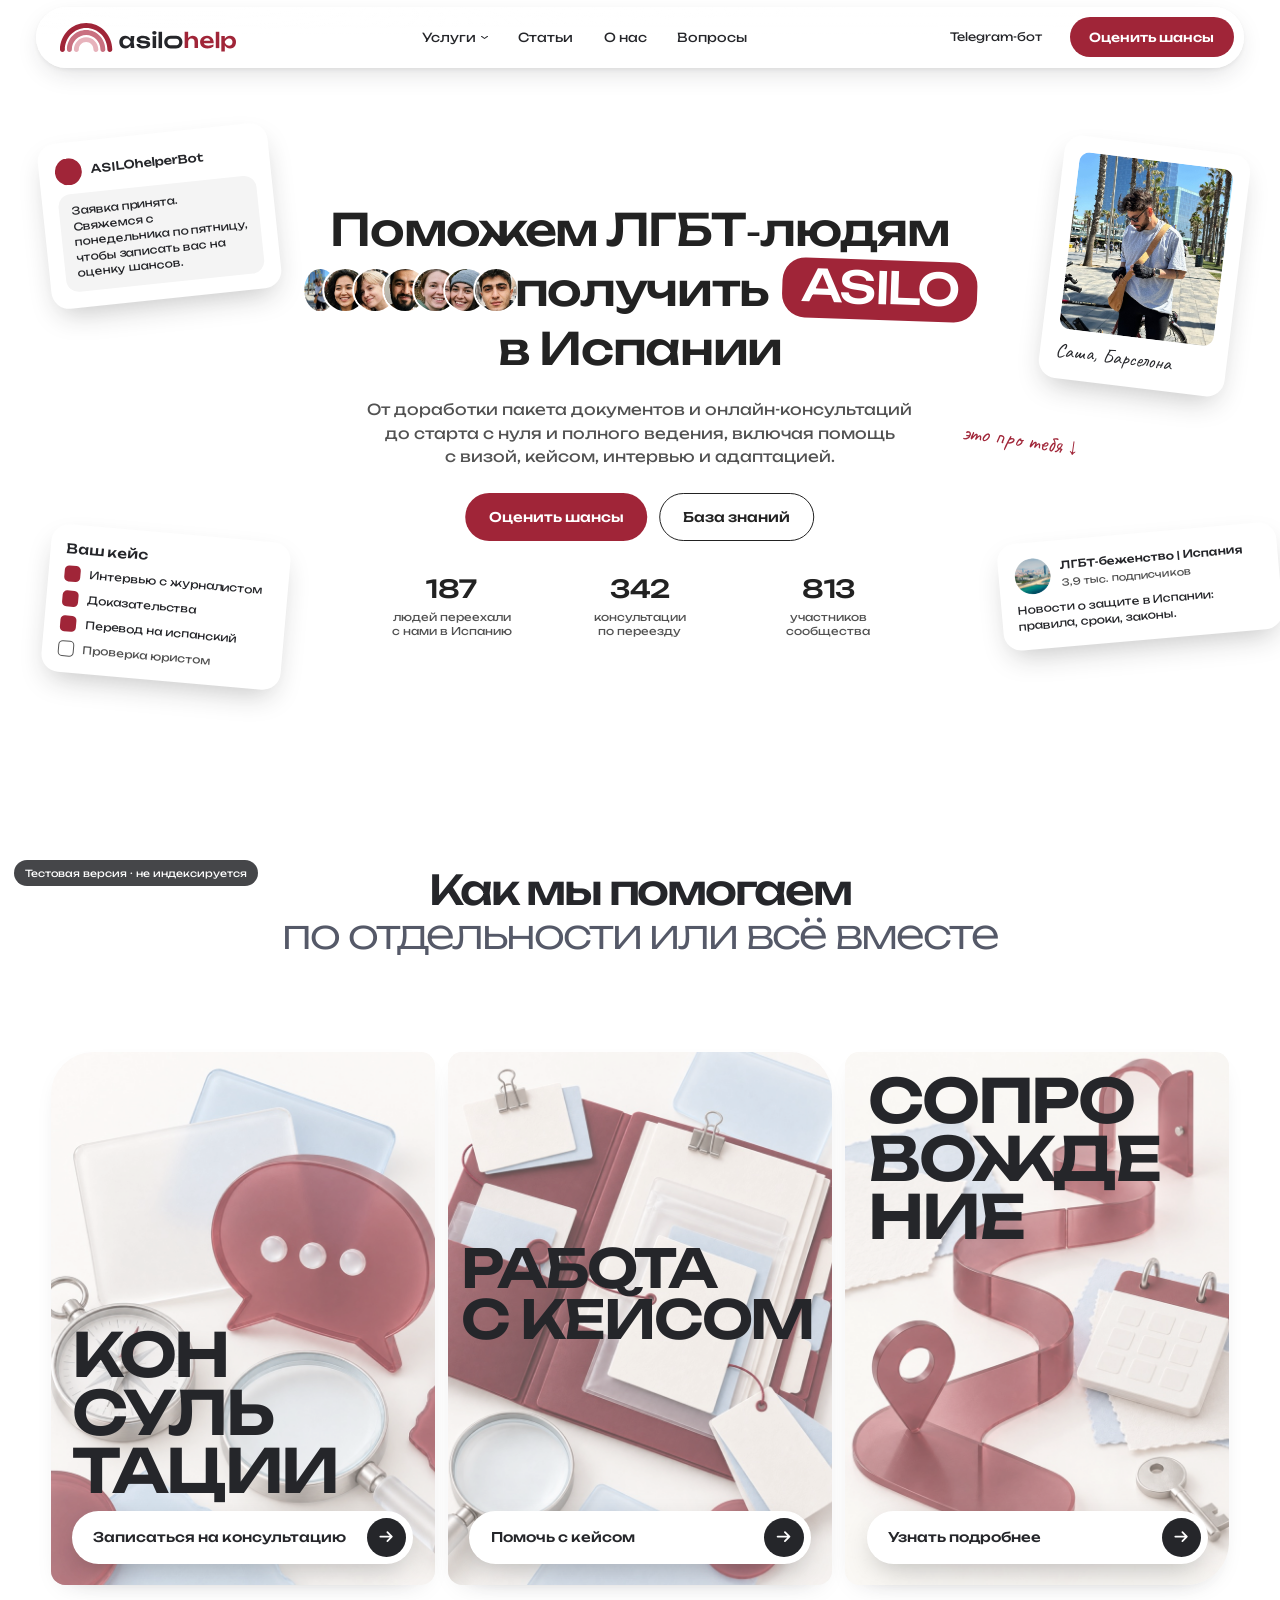
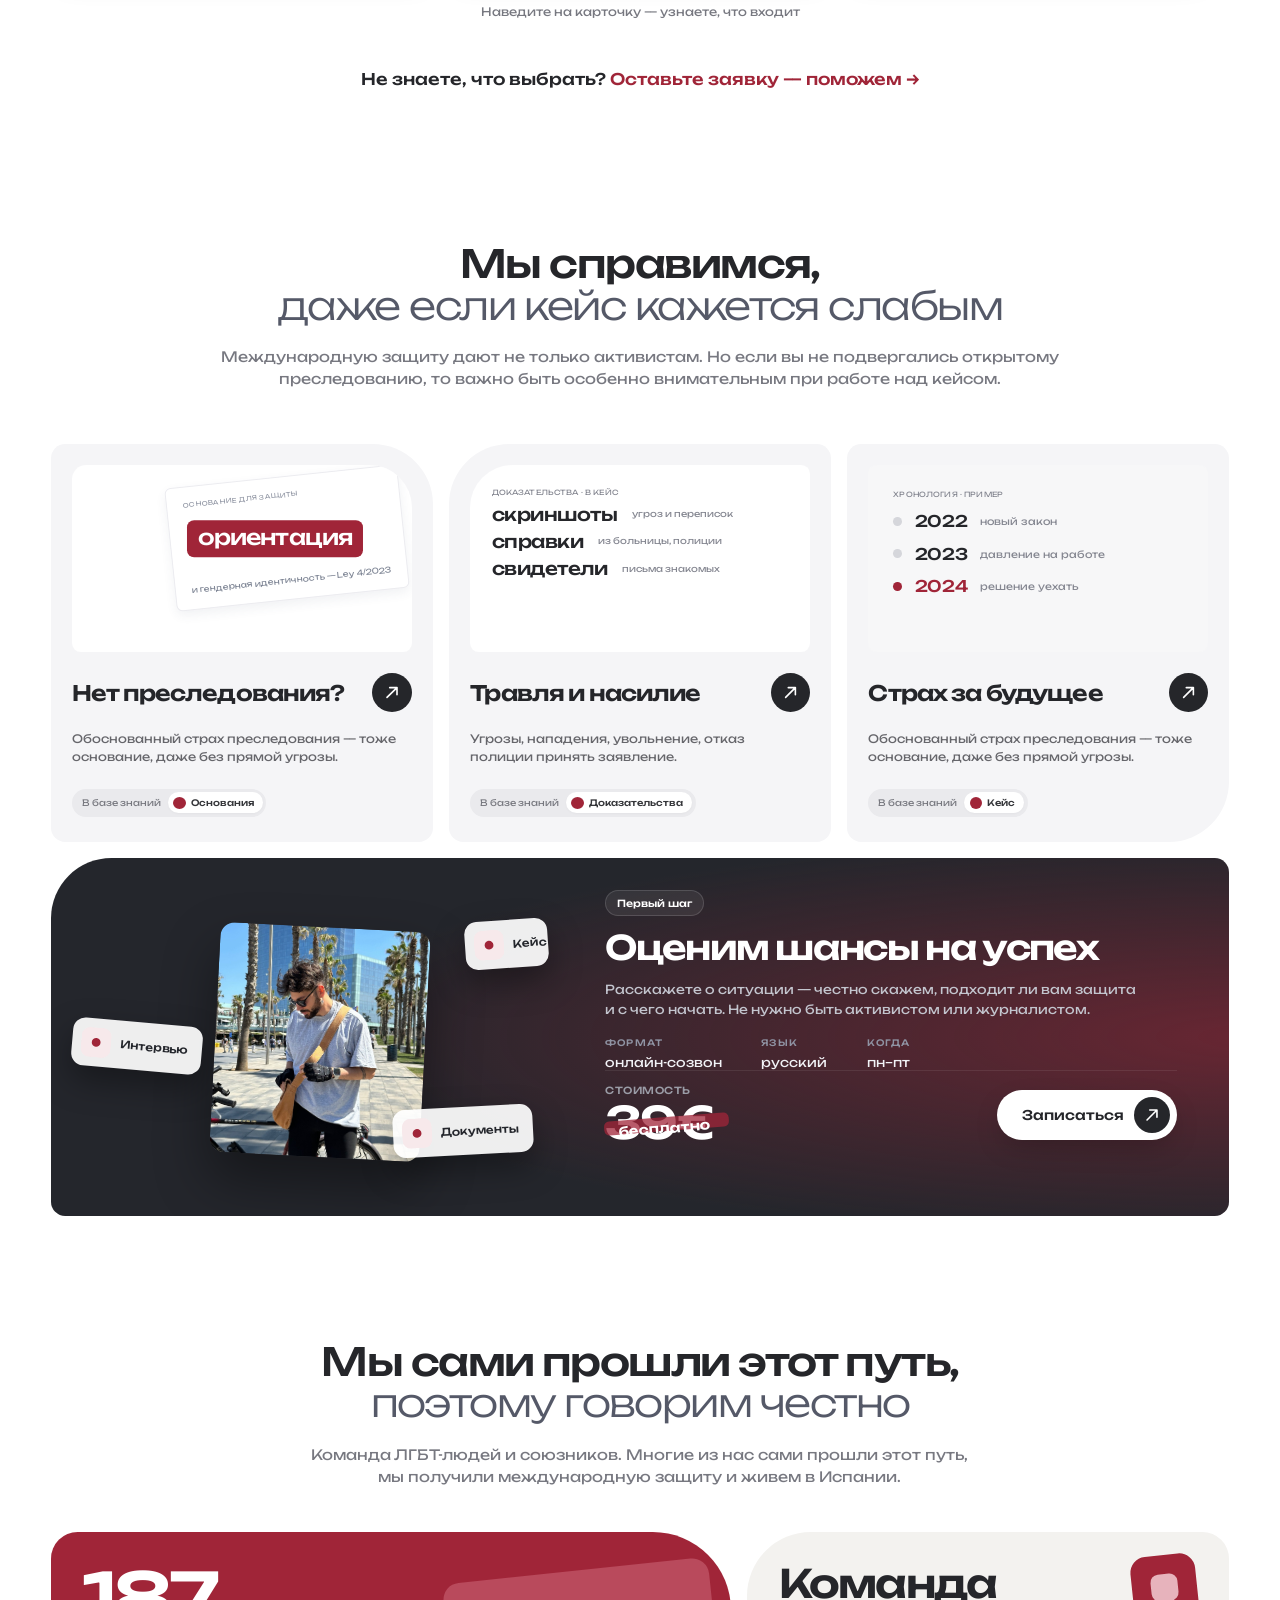
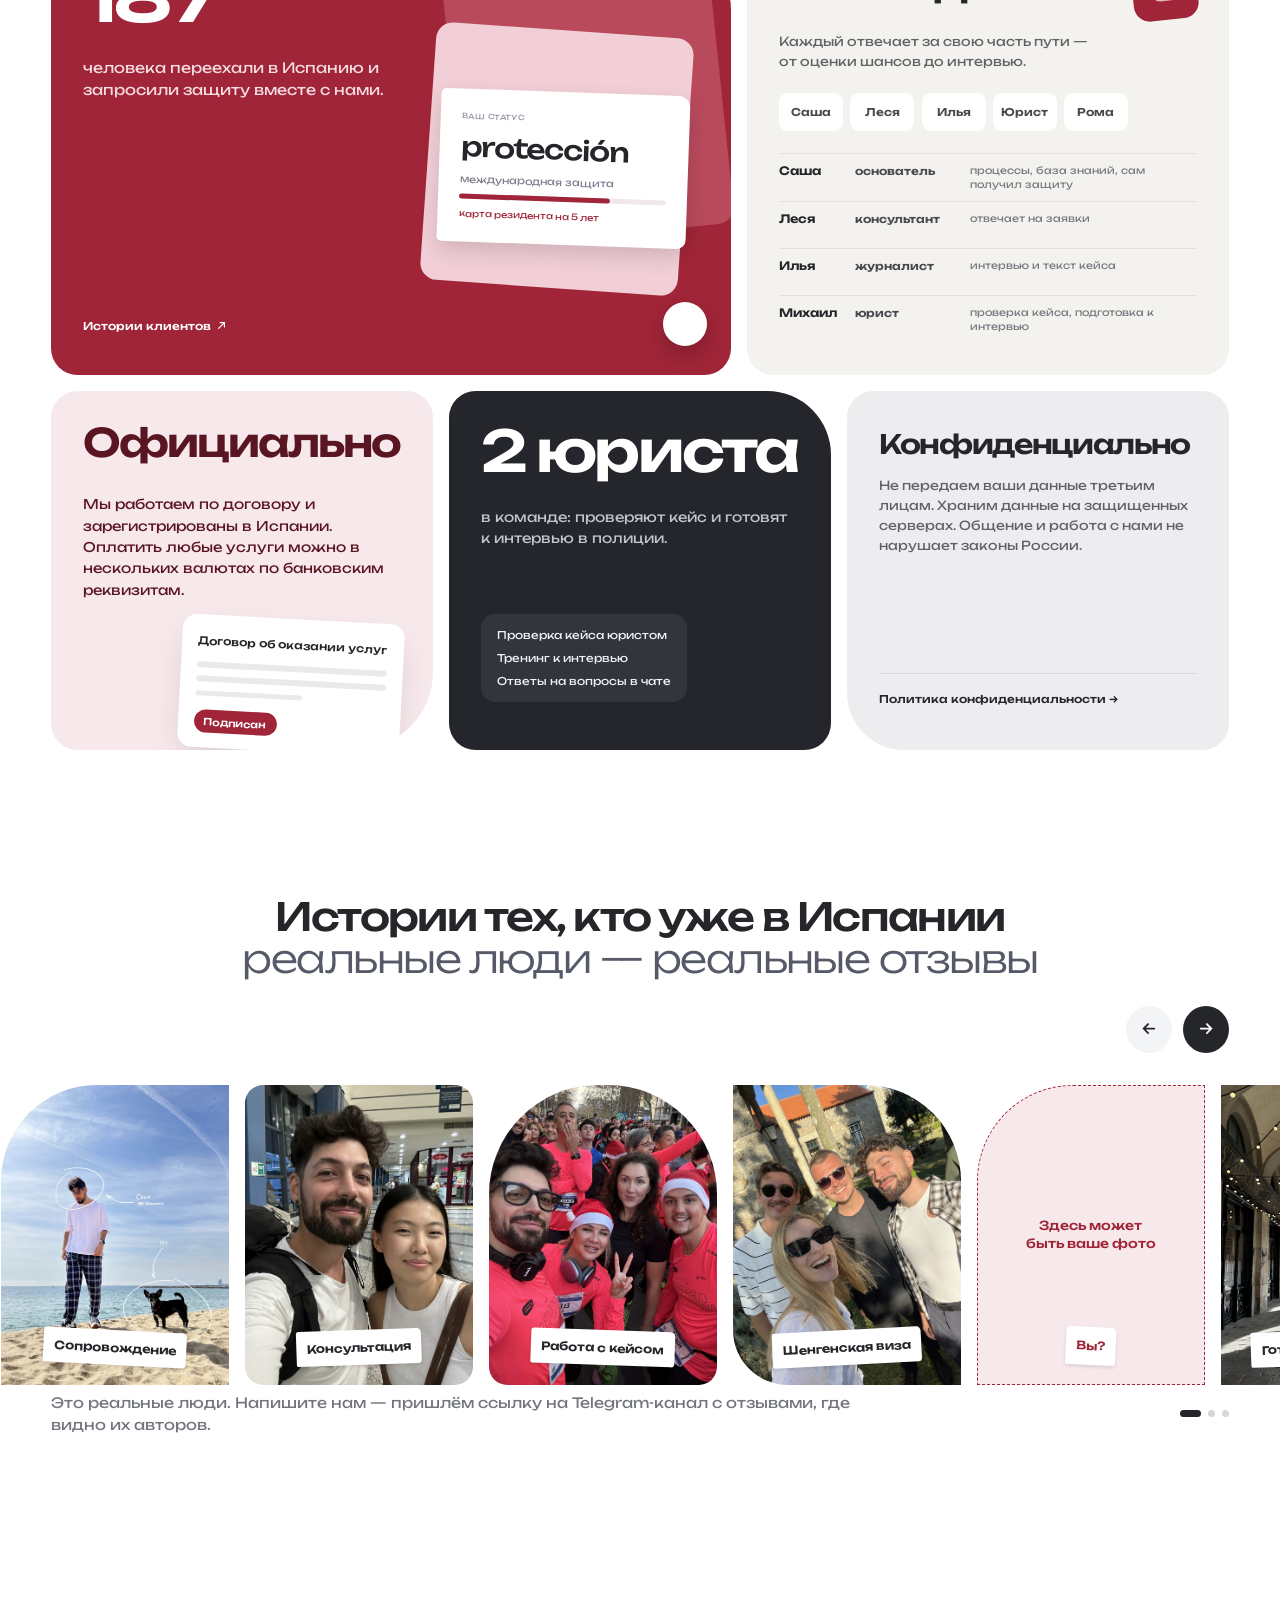
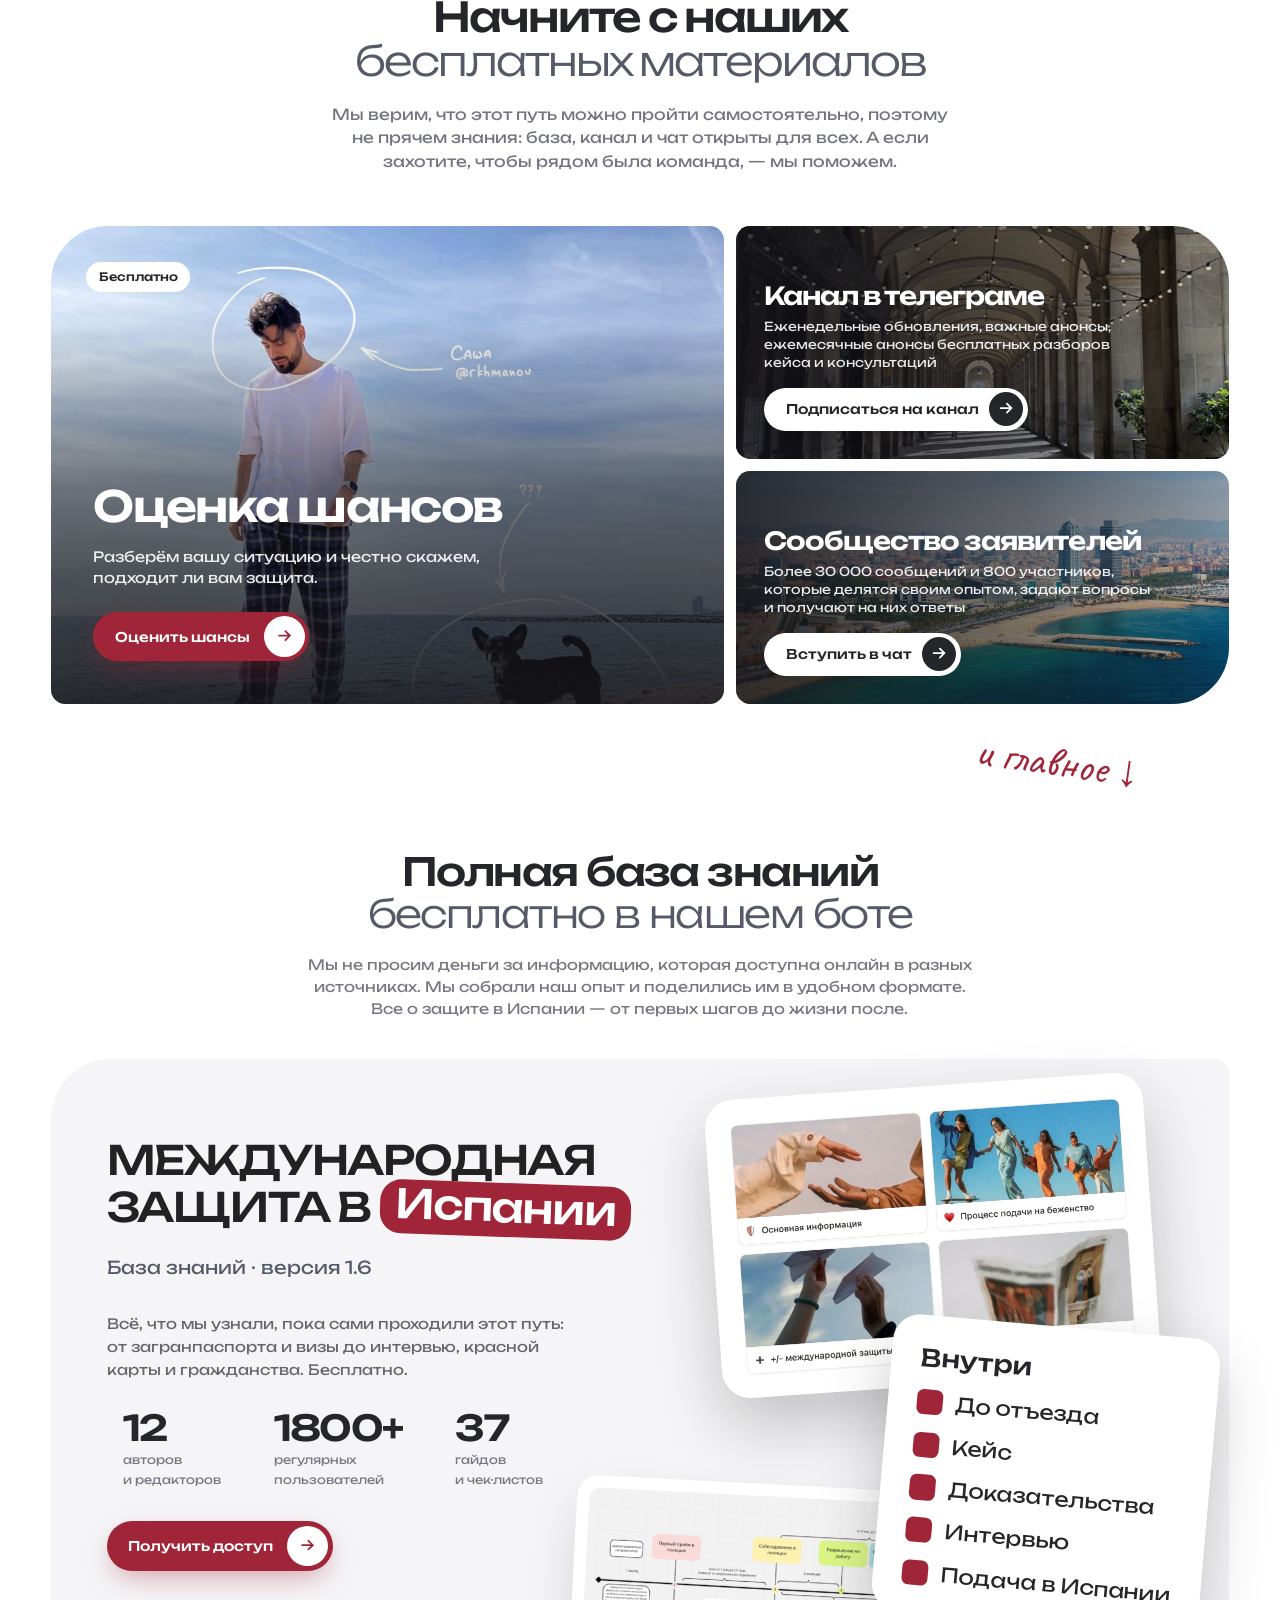
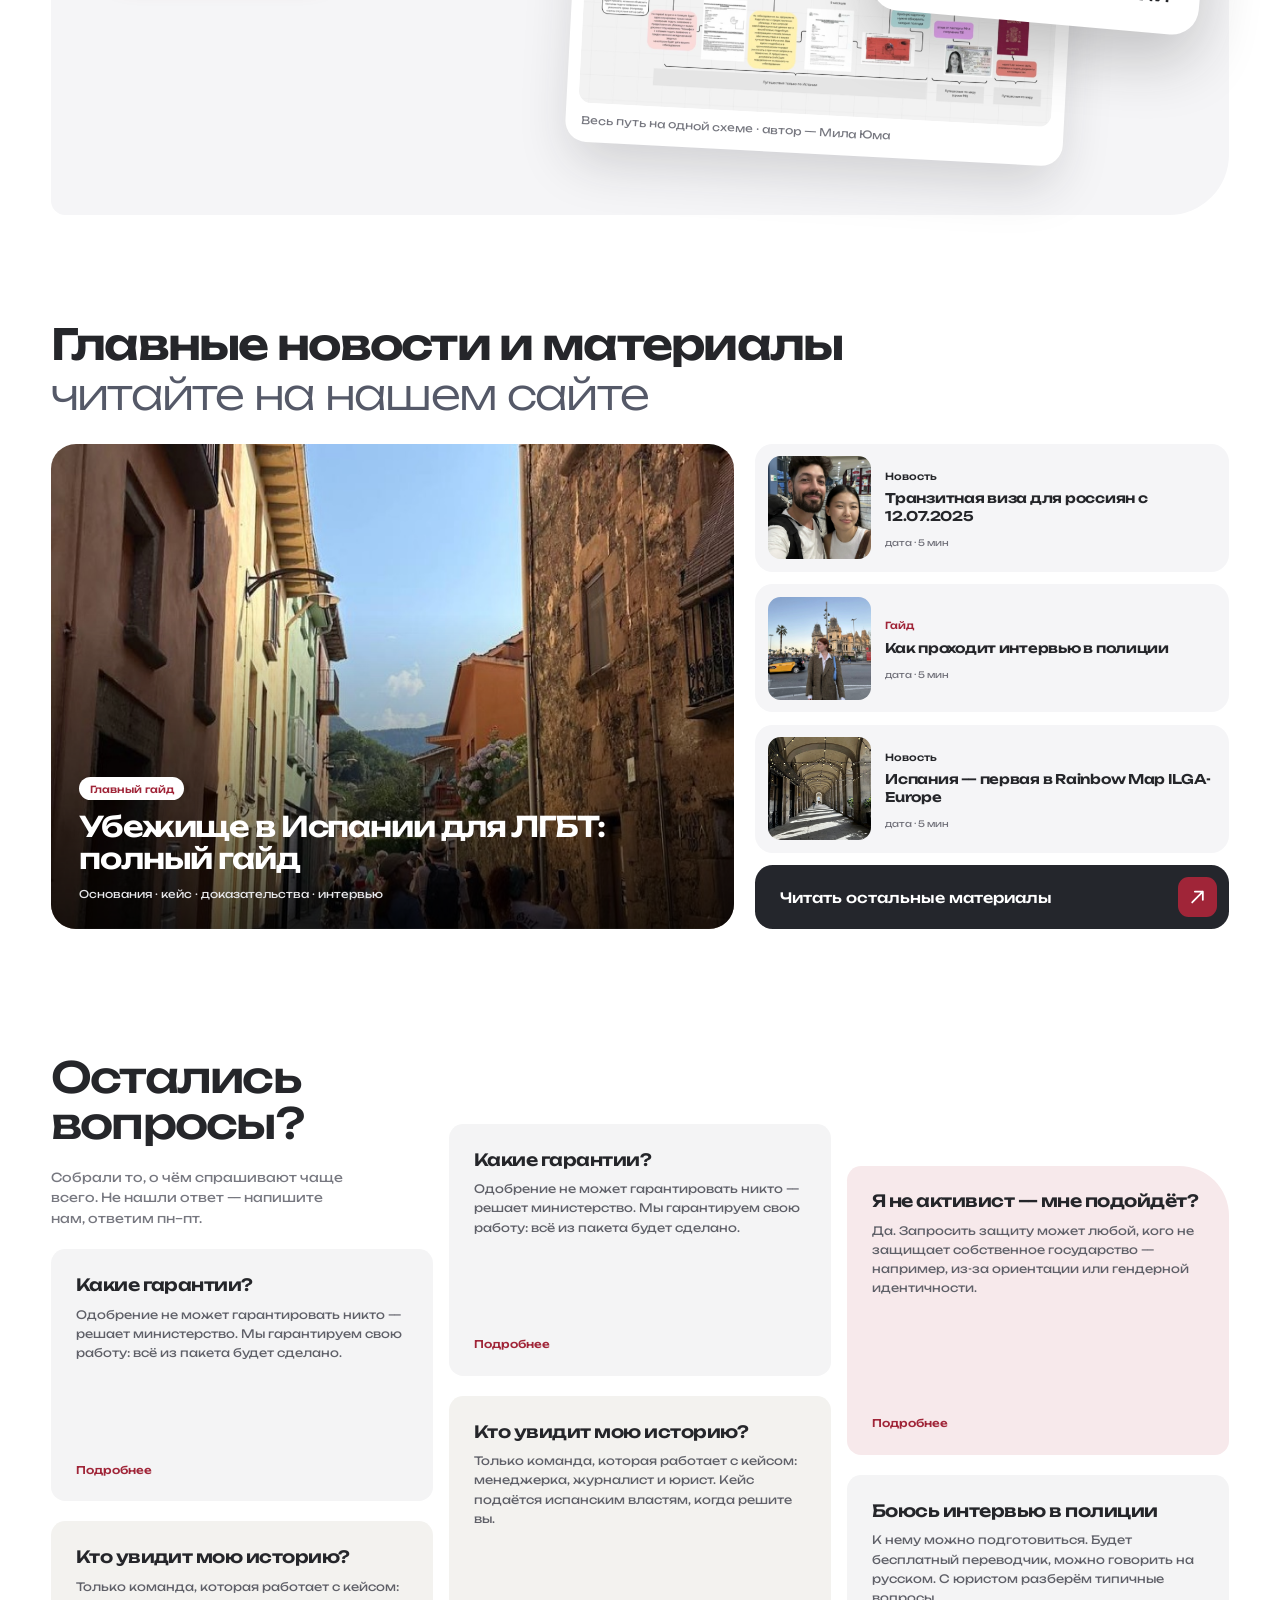
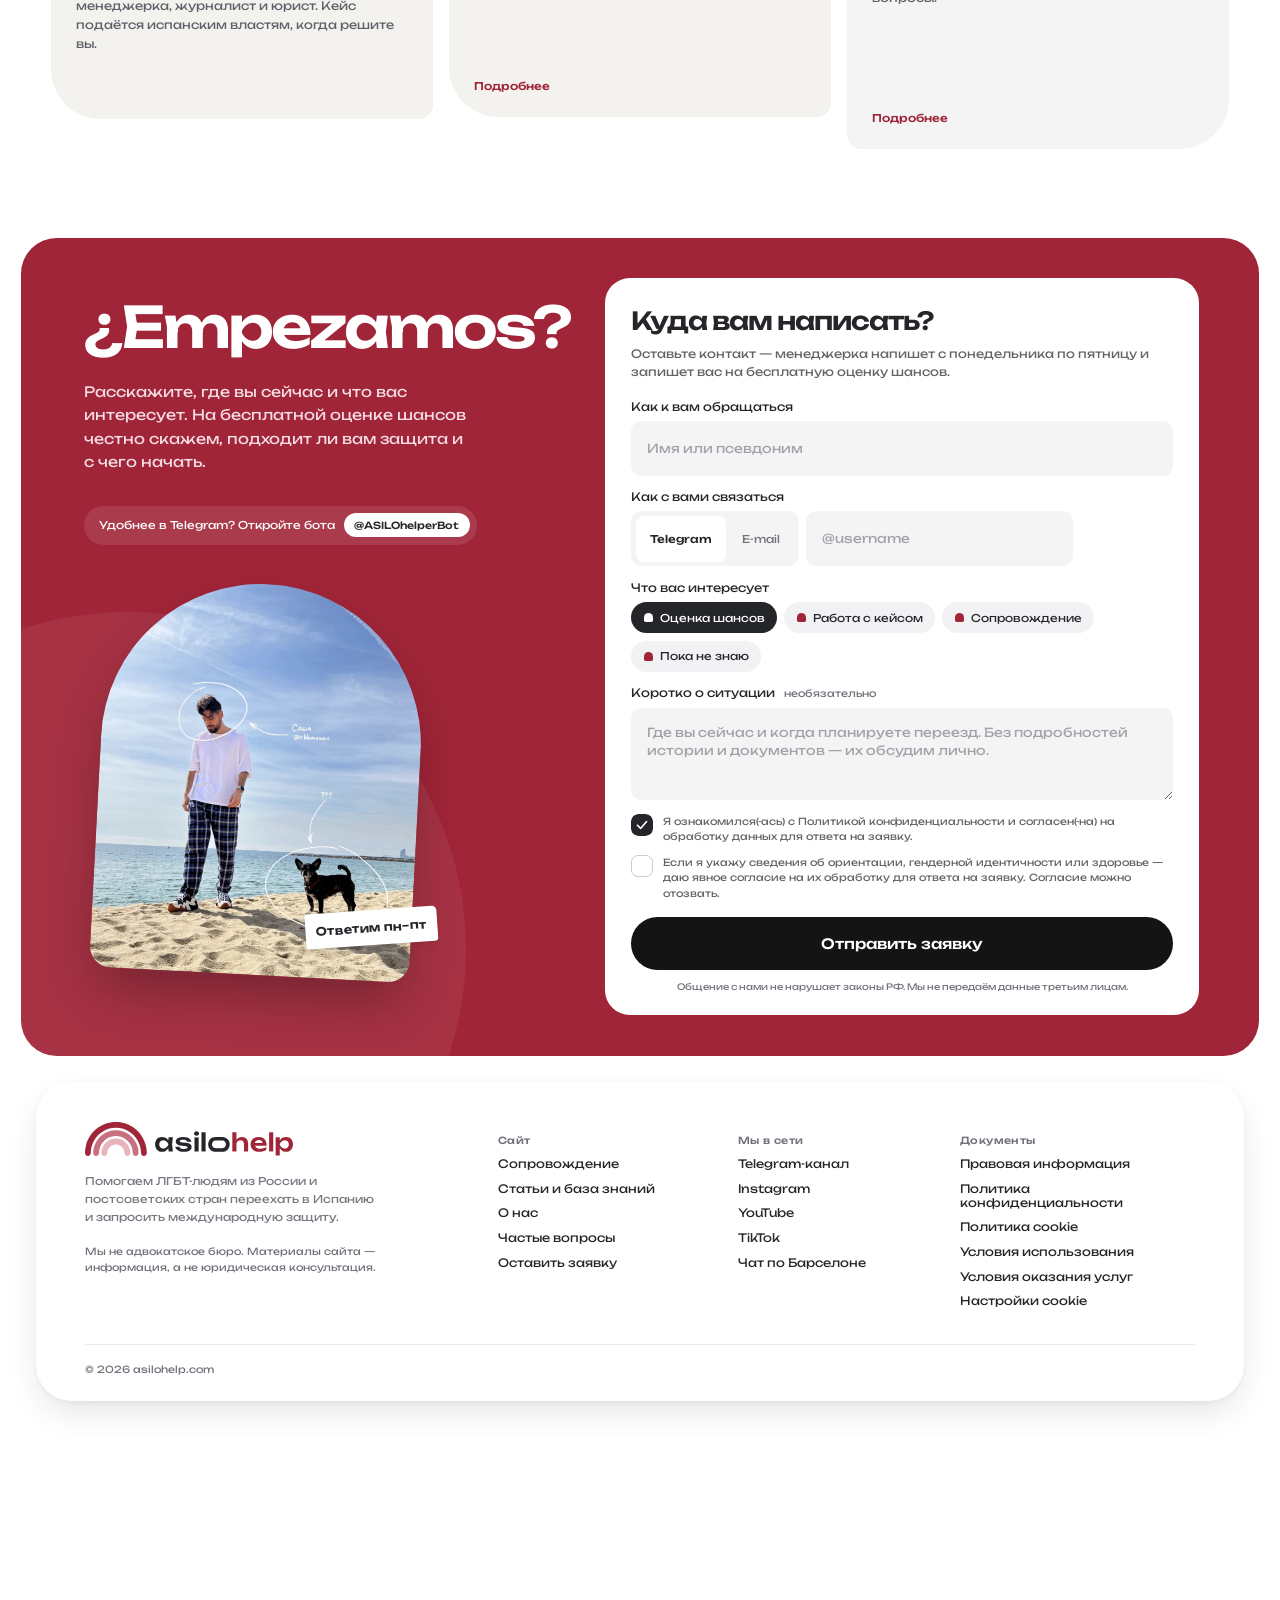
==== commit ebb853fa: "Шапка — жидкое стекло: всегда видна, размытие + блик, преломление краёв в Chrome/Edge Co-Authored-By" ====
--- a/index.html
+++ b/index.html
@@ -10,14 +10,24 @@
 <link rel="preconnect" href="https://fonts.googleapis.com">
 <link rel="preconnect" href="https://fonts.gstatic.com" crossorigin>
 <link href="https://fonts.googleapis.com/css2?family=Caveat&family=Unbounded:wght@300;400;500;600&display=swap" rel="stylesheet">
-<link rel="stylesheet" href="motion.css?v=7">
-<link rel="stylesheet" href="site.css?v=7">
+<link rel="stylesheet" href="motion.css?v=8">
+<link rel="stylesheet" href="site.css?v=8">
 <script>(function(){var r=document.documentElement;function z(){var w=window.innerWidth;r.style.zoom=(w>=1100&&w!==1440)?Math.min(w/1440,1.6):'';}z();addEventListener('resize',z);})();document.documentElement.classList.add('m-js');if(location.search.indexOf('shot')>-1)document.documentElement.classList.add('shot')</script>
 <style>.shot *,.shot *::before{transition:none!important;animation:none!important} @media (max-width:700px){.br-d{display:none}} .scr, .fl { transform: rotate(var(--rot, 0deg)); } @media (max-width: 1100px) { .fl--inside { animation: none; } }</style>
 </head>
 <body>
 
-<header class="m-header">
+<!-- жидкое стекло: преломление краёв шапки (работает в Chrome/Edge; в Safari и Firefox — матовое стекло) -->
+<svg width="0" height="0" style="position:absolute" aria-hidden="true">
+  <filter id="lg-refract" x="0" y="0" width="100%" height="100%" color-interpolation-filters="sRGB">
+    <feImage preserveAspectRatio="none" result="mx" href="data:image/svg+xml,%3Csvg xmlns='http://www.w3.org/2000/svg' width='100' height='100' preserveAspectRatio='none'%3E%3ClinearGradient id='g'%3E%3Cstop offset='0' stop-color='%23ff8000'/%3E%3Cstop offset='.06' stop-color='%23808000'/%3E%3Cstop offset='.94' stop-color='%23808000'/%3E%3Cstop offset='1' stop-color='%23008000'/%3E%3C/linearGradient%3E%3Crect width='100' height='100' fill='url(%23g)'/%3E%3C/svg%3E"/>
+    <feImage preserveAspectRatio="none" result="my" href="data:image/svg+xml,%3Csvg xmlns='http://www.w3.org/2000/svg' width='100' height='100' preserveAspectRatio='none'%3E%3ClinearGradient id='g' x2='0' y2='1'%3E%3Cstop offset='0' stop-color='%2300ff00'/%3E%3Cstop offset='.3' stop-color='%23008000'/%3E%3Cstop offset='.7' stop-color='%23008000'/%3E%3Cstop offset='1' stop-color='%23000000'/%3E%3C/linearGradient%3E%3Crect width='100' height='100' fill='url(%23g)'/%3E%3C/svg%3E"/>
+    <feDisplacementMap in="SourceGraphic" in2="mx" scale="28" xChannelSelector="R" yChannelSelector="G" result="d1"/>
+    <feDisplacementMap in="d1" in2="my" scale="22" xChannelSelector="B" yChannelSelector="G" result="d2"/>
+    <feGaussianBlur in="d2" stdDeviation="3"/>
+  </filter>
+</svg>
+<header class="m-header m-header--stay">
   <div class="hdr">
     <a class="hdr__logo" href="#top" aria-label="asilohelp — на главную"><img src="img/logo.svg" alt="asilohelp" width="197" height="32"></a>
     <nav aria-label="Меню">
@@ -380,6 +390,8 @@
     g.querySelectorAll('button').forEach(x => x.classList.toggle('on', x === t));
     if (g.classList.contains('seg')) g.parentElement.querySelector('input').placeholder = t.textContent === 'E-mail' ? 'name@mail.com' : '@username';
   }));
+  // жидкое стекло: преломление включаем только там, где браузер его умеет (Chromium)
+  if (/Chrome|Edg/.test(navigator.userAgent) && !/Firefox/.test(navigator.userAgent)) document.documentElement.classList.add('lg-refract');
   // карточки услуг: переворот по нажатию (телефон) и с клавиатуры
   document.querySelectorAll('.flip').forEach(f => { f.addEventListener('click', e => { if (e.target.closest('.flip__btn')) return; if (!matchMedia('(hover: hover)').matches) f.classList.toggle('is-flipped'); }); f.addEventListener('keydown', e => { if (e.key === 'Enter' || e.key === ' ') { e.preventDefault(); f.classList.toggle('is-flipped'); } }); });
   if (!matchMedia('(hover: hover)').matches) document.querySelector('.flip-hint').textContent = 'Нажмите на карточку — узнаете, что входит';
--- a/site.css
+++ b/site.css
@@ -399,3 +399,18 @@
 @media (prefers-reduced-motion: reduce) {
   .flip__inner { transition: none !important; } .flip:hover .flip__inner { translate: none; }
 }
+
+/* шапка — жидкое стекло, всегда едет за прокруткой */
+.m-header--stay.is-hidden { transform: none; opacity: 1; pointer-events: auto; }
+.hdr { position: relative; isolation: isolate; background: rgba(255,255,255,.30);
+  -webkit-backdrop-filter: blur(14px) saturate(1.9) brightness(1.06); backdrop-filter: blur(14px) saturate(1.9) brightness(1.06);
+  box-shadow: inset 0 1px 0 rgba(255,255,255,.85), inset 0 -1px 0 rgba(255,255,255,.25), inset 0 0 0 1px rgba(255,255,255,.45),
+              0 10px 30px -8px rgba(33,33,41,.18), 0 2px 6px rgba(33,33,41,.06); }
+/* блик по верхнему краю */
+.hdr::before { content: ''; position: absolute; inset: 0; border-radius: inherit; pointer-events: none; z-index: -1;
+  background: linear-gradient(180deg, rgba(255,255,255,.55) 0%, rgba(255,255,255,0) 45%),
+              radial-gradient(120% 140% at 12% -40%, rgba(255,255,255,.6), transparent 55%); }
+/* преломление краёв (Chrome/Edge) */
+.lg-refract .hdr { -webkit-backdrop-filter: url(#lg-refract) blur(6px) saturate(1.9) brightness(1.06); backdrop-filter: url(#lg-refract) blur(6px) saturate(1.9) brightness(1.06); }
+.hdr__bot { background: rgba(255,255,255,.45); border-color: rgba(255,255,255,.7); }
+@media (prefers-reduced-transparency: reduce) { .hdr { background: rgba(255,255,255,.94); } }
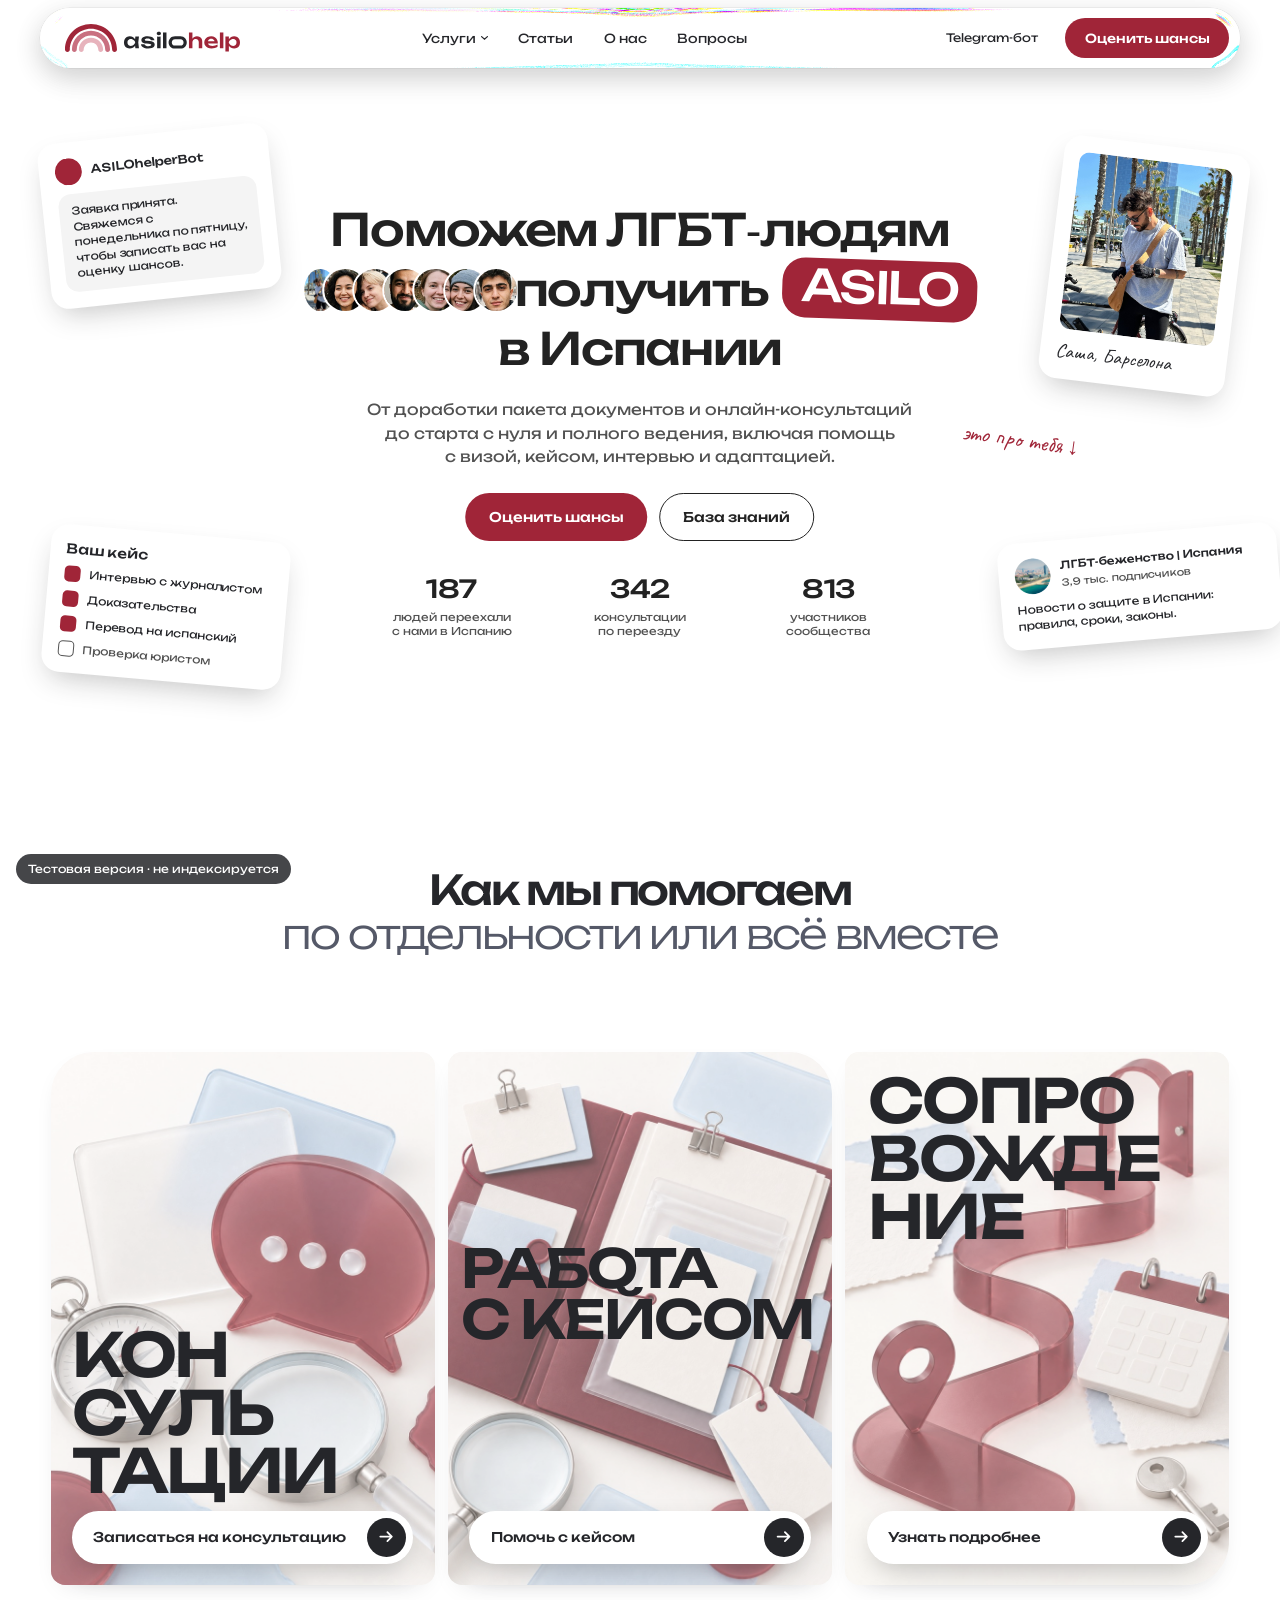
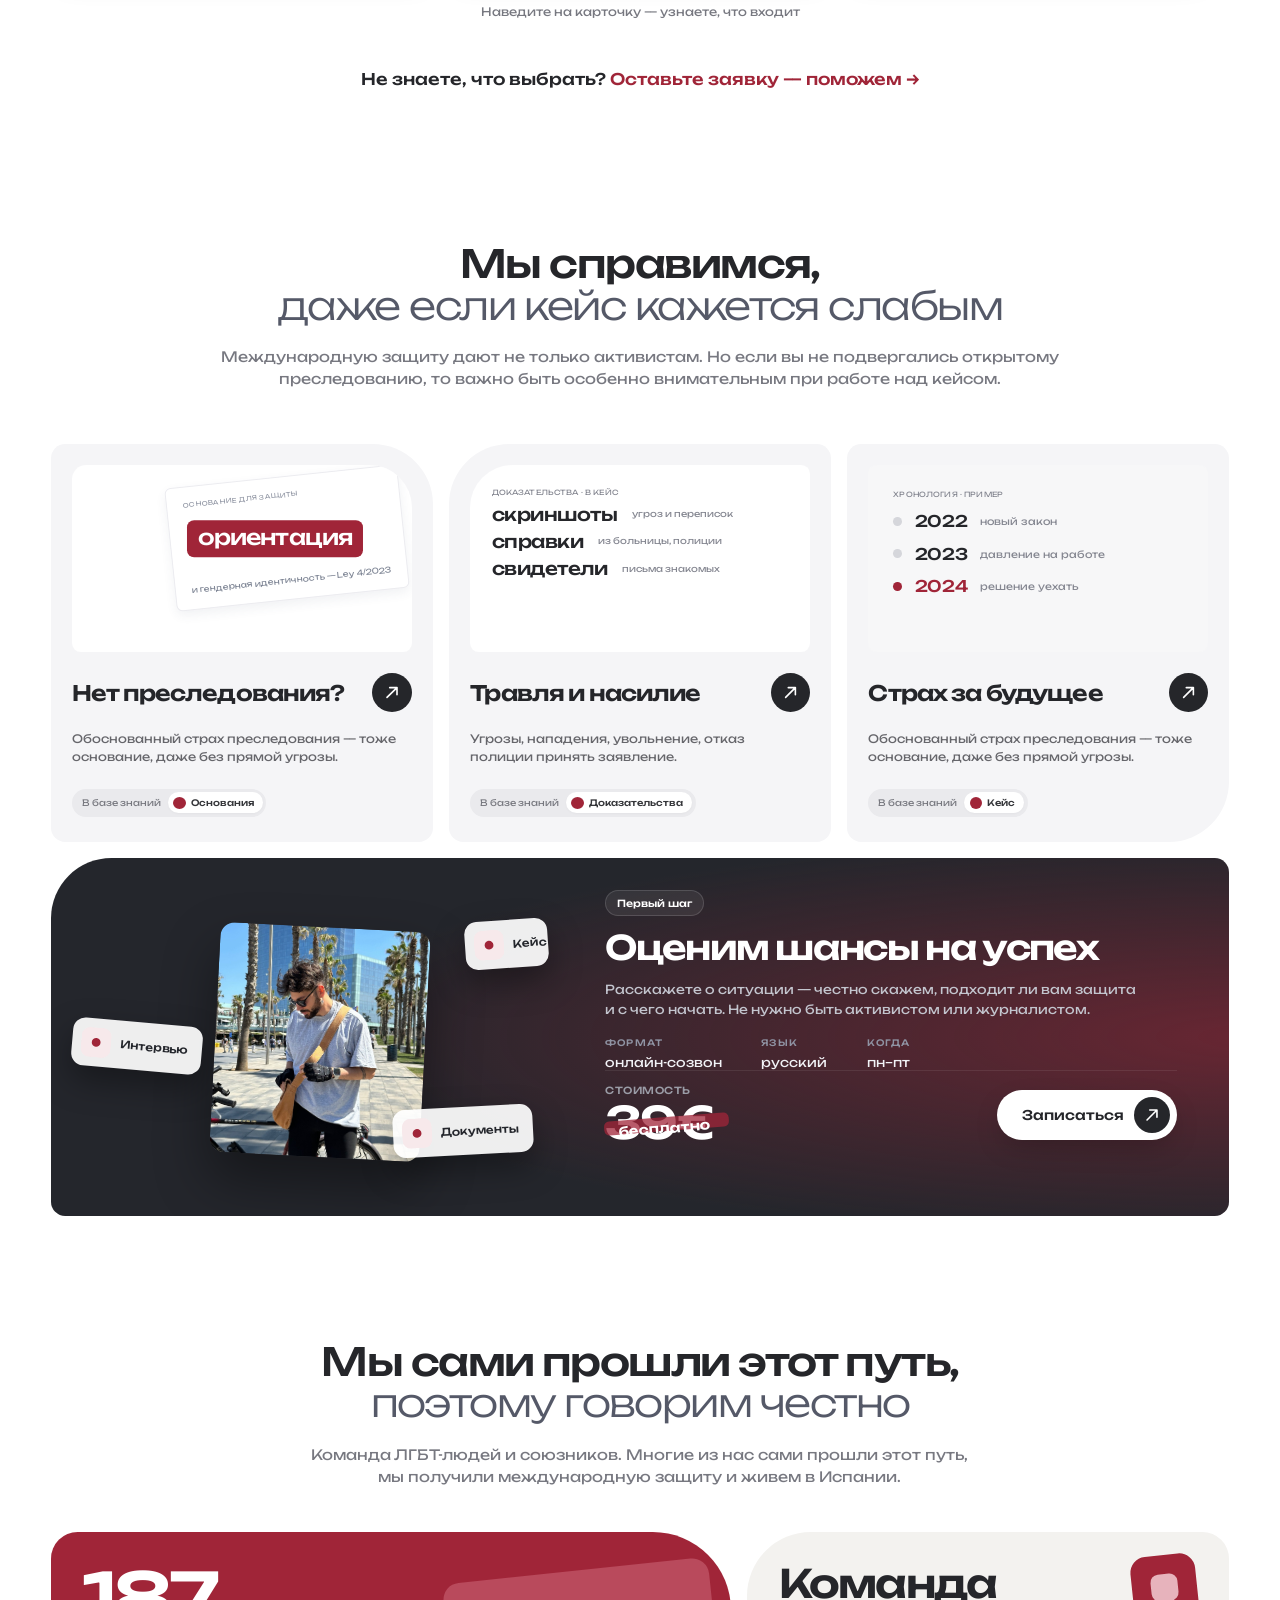
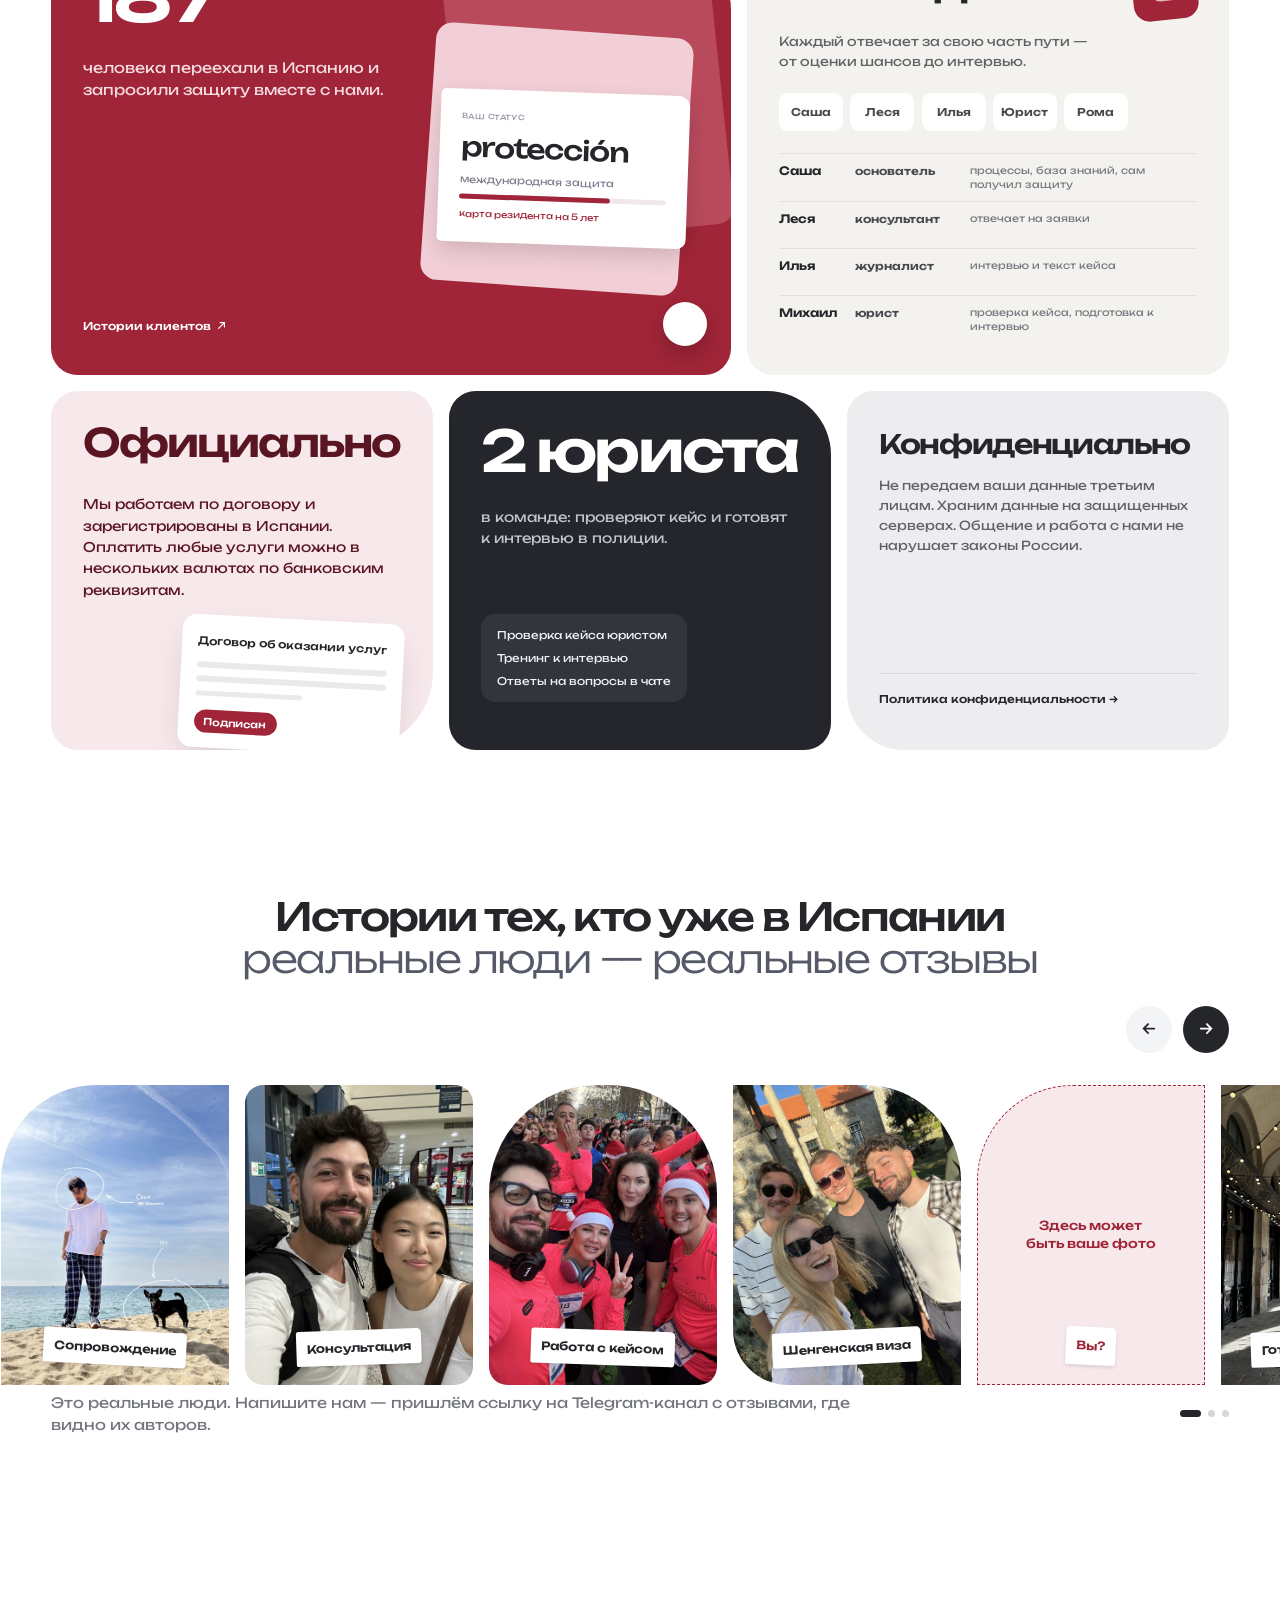
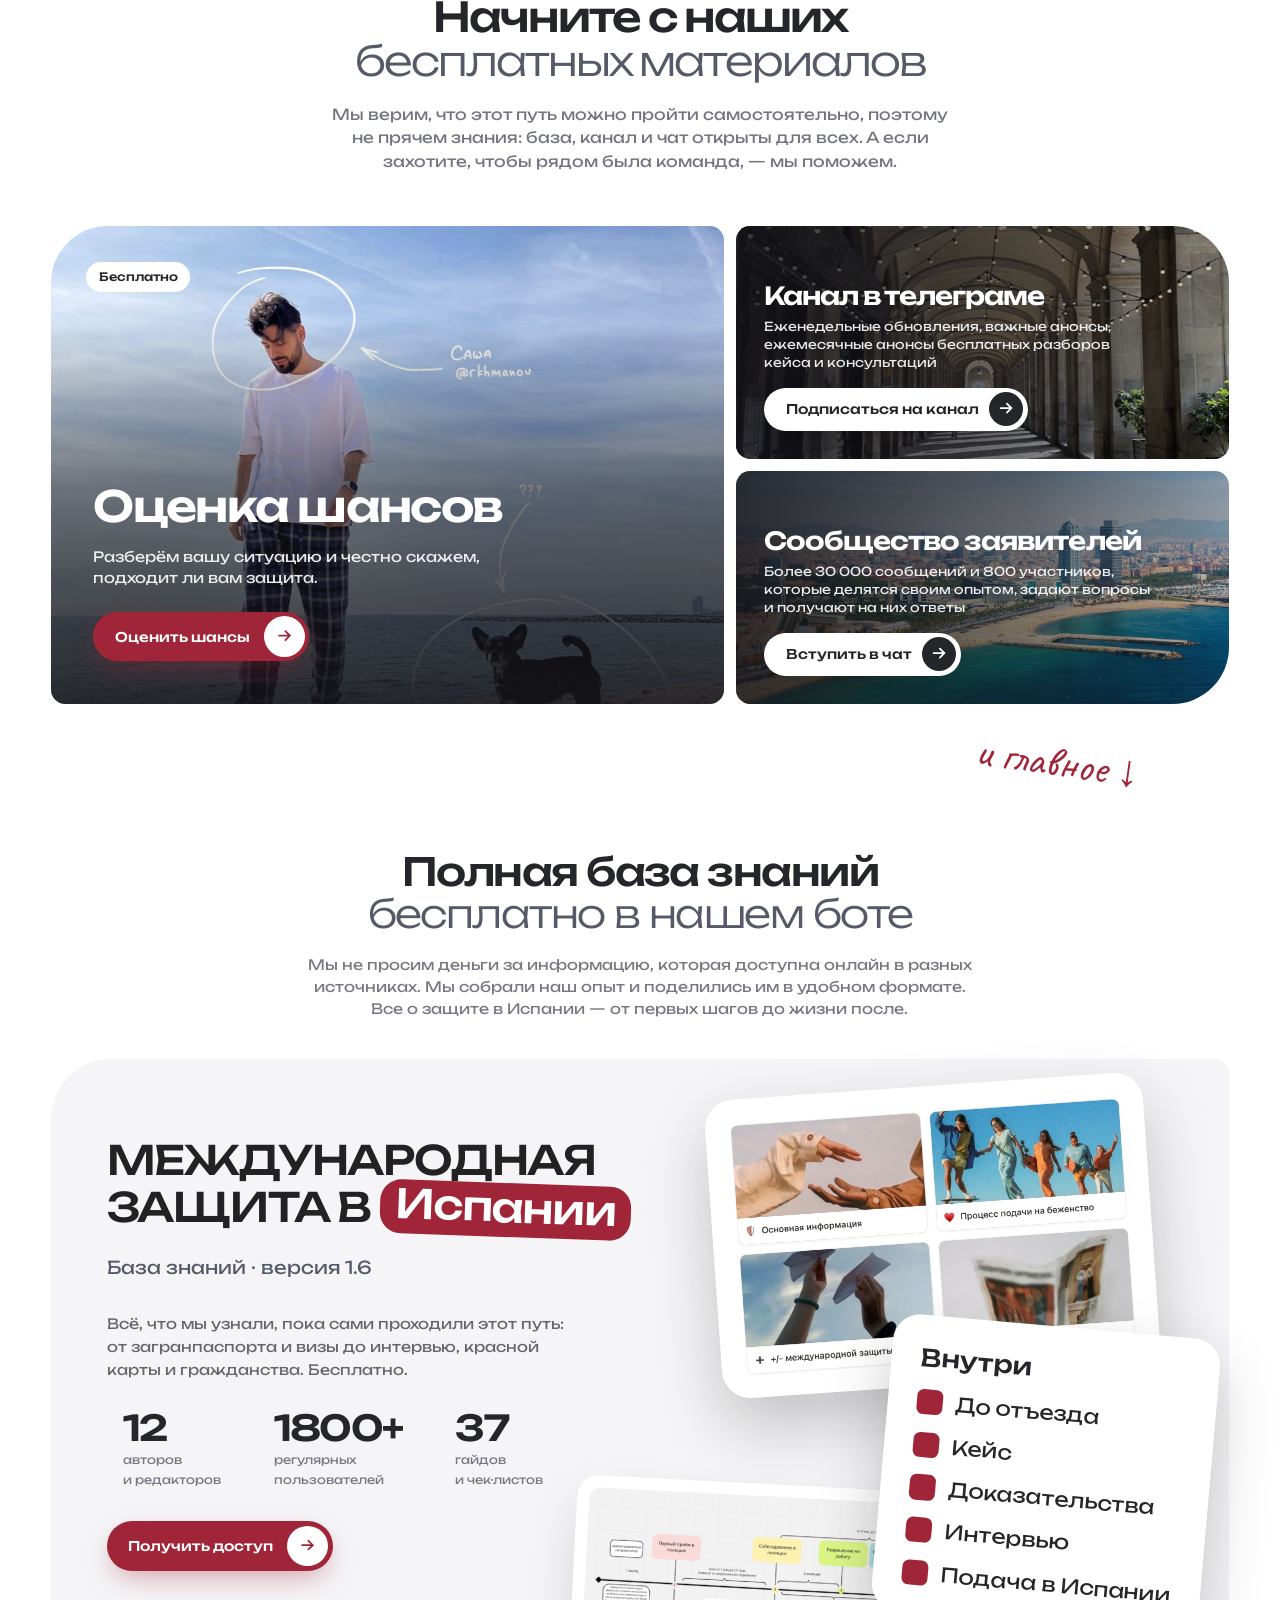
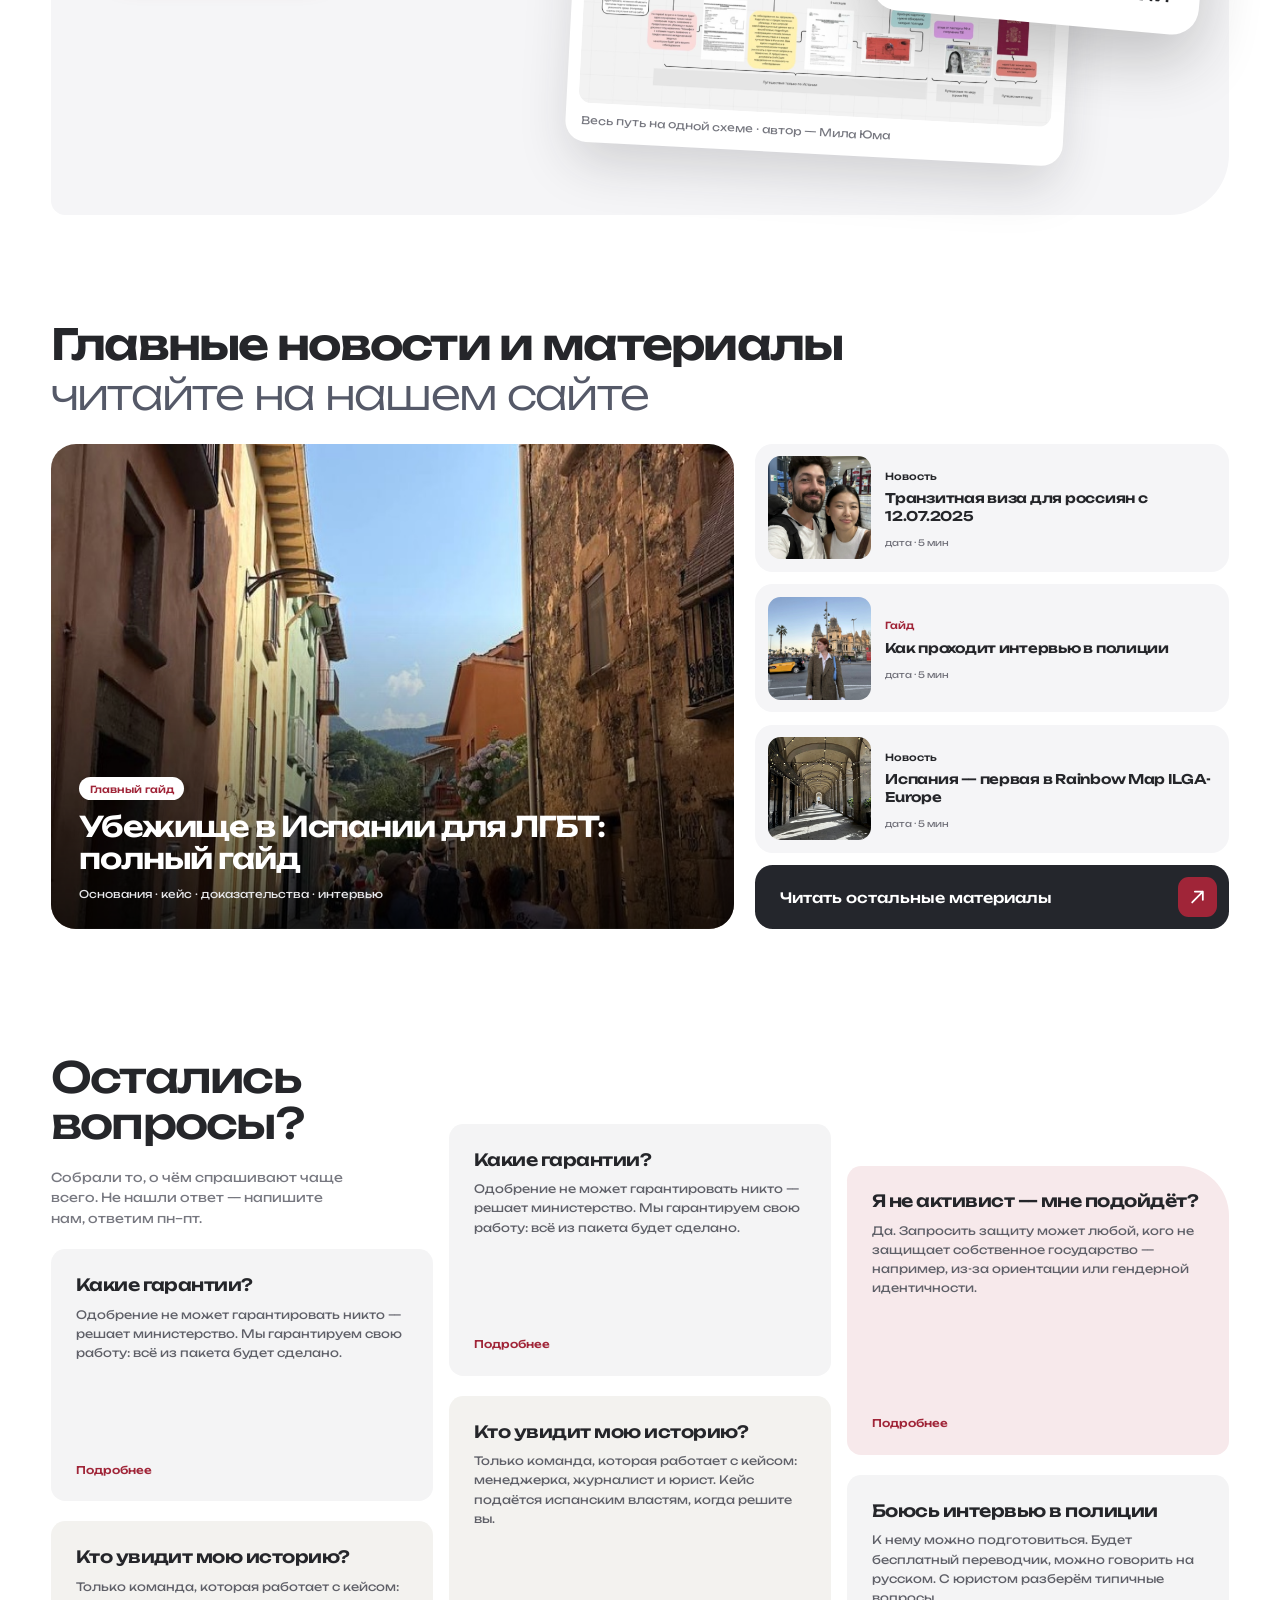
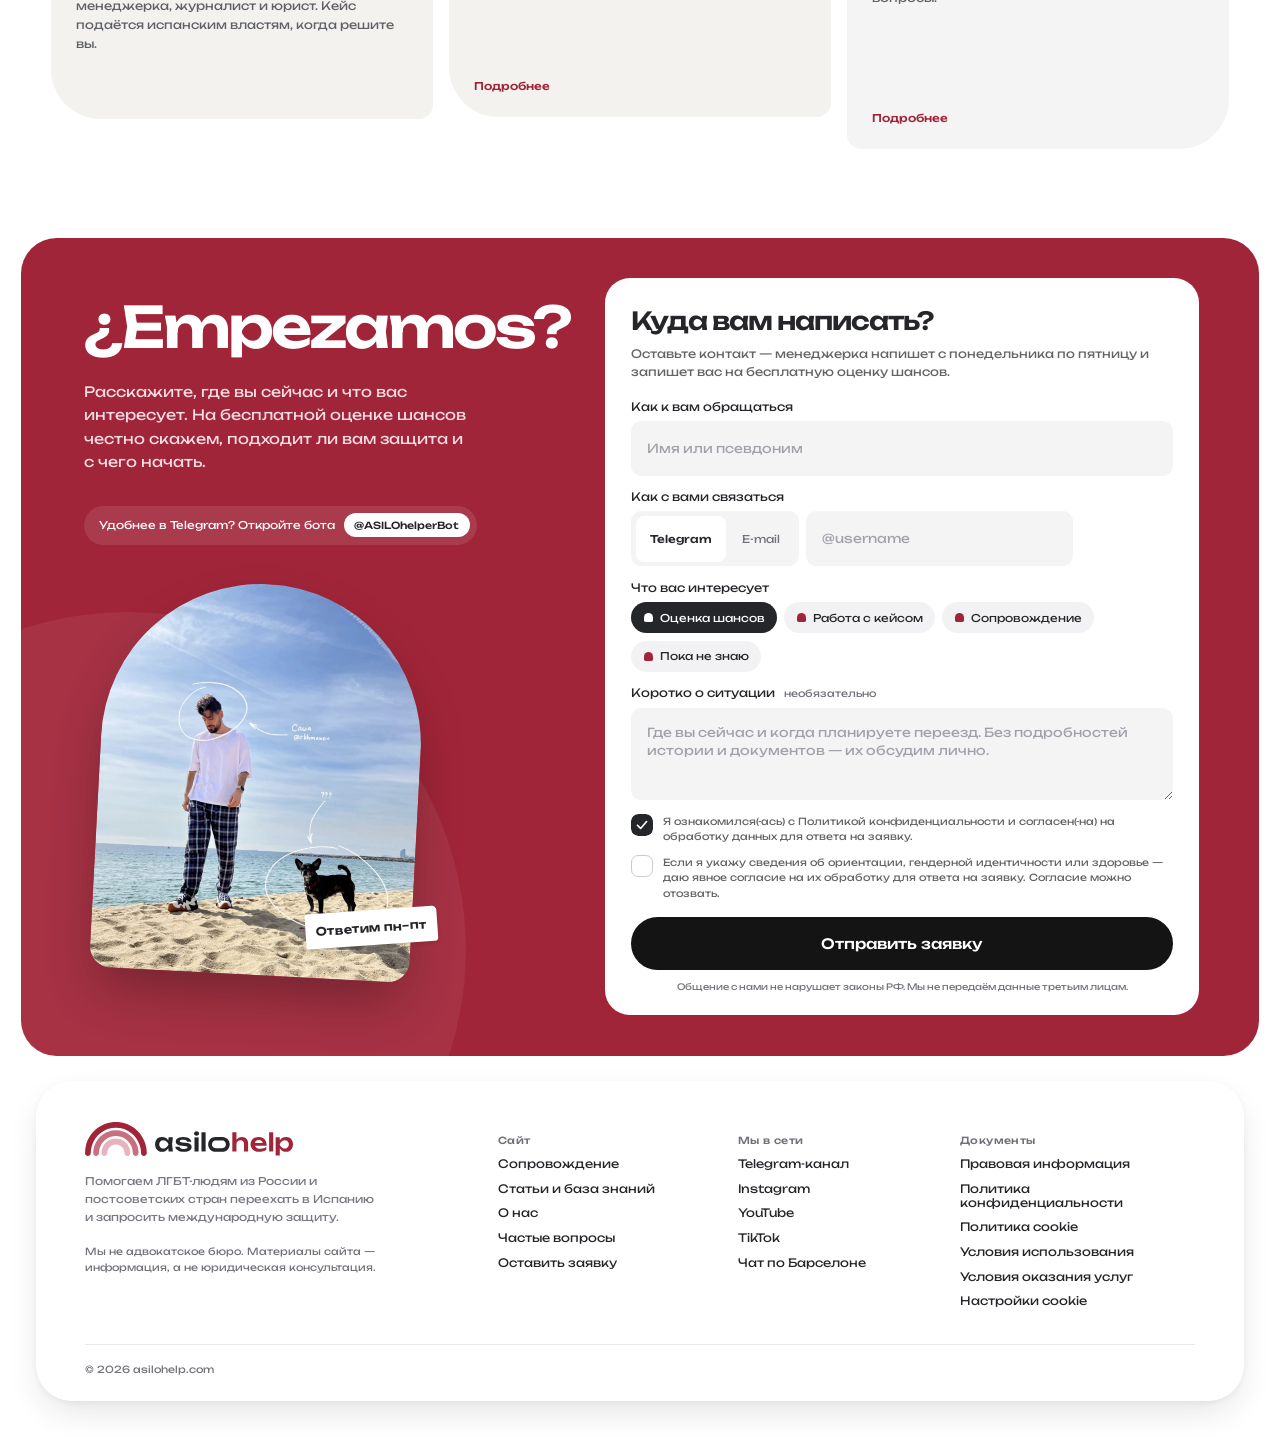
==== commit 90dee2c1: "Шапка: настоящее жидкое стекло через liquidGL (MIT), масштаб перенесён на блоки Co-Authored-By: Clau" ====
--- a/index.html
+++ b/index.html
@@ -10,9 +10,9 @@
 <link rel="preconnect" href="https://fonts.googleapis.com">
 <link rel="preconnect" href="https://fonts.gstatic.com" crossorigin>
 <link href="https://fonts.googleapis.com/css2?family=Caveat&family=Unbounded:wght@300;400;500;600&display=swap" rel="stylesheet">
-<link rel="stylesheet" href="motion.css?v=8">
-<link rel="stylesheet" href="site.css?v=8">
-<script>(function(){var r=document.documentElement;function z(){var w=window.innerWidth;r.style.zoom=(w>=1100&&w!==1440)?Math.min(w/1440,1.6):'';}z();addEventListener('resize',z);})();document.documentElement.classList.add('m-js');if(location.search.indexOf('shot')>-1)document.documentElement.classList.add('shot')</script>
+<link rel="stylesheet" href="motion.css?v=12">
+<link rel="stylesheet" href="site.css?v=12">
+<script>(function(){var r=document.documentElement;function z(){var w=window.innerWidth;r.style.setProperty('--z',(w>=1100&&w!==1440)?Math.min(w/1440,1.6):1);}z();addEventListener('resize',z);})();document.documentElement.classList.add('m-js');if(location.search.indexOf('shot')>-1)document.documentElement.classList.add('shot')</script>
 <style>.shot *,.shot *::before{transition:none!important;animation:none!important} @media (max-width:700px){.br-d{display:none}} .scr, .fl { transform: rotate(var(--rot, 0deg)); } @media (max-width: 1100px) { .fl--inside { animation: none; } }</style>
 </head>
 <body>
@@ -379,6 +379,25 @@
 
 <div class="test-banner">Тестовая версия · не индексируется</div>
 
+<script src="vendor/liquidGL.js"></script>
+<script>
+  // жидкое стекло для шапки — liquidGL (MIT, github.com/naughtyduk/liquidGL)
+  (function(){
+    if (matchMedia('(prefers-reduced-transparency: reduce)').matches || typeof liquidGL !== 'function') return;
+    var r = document.documentElement;
+    r.classList.add('lg-snap');           // на время снимка страницы показываем все блоки
+    try {
+      liquidGL({
+        target: '.hdr', snapshot: 'body', resolution: 2,
+        refraction: 0.03, aberration: 0.35, bevelDepth: 0.22, bevelWidth: 0.32,
+        frost: 7, shadow: true, specular: true, reveal: 'fade',
+        tint: 'rgba(255,255,255,0.55)',
+        on: { init: function(){ r.classList.remove('lg-snap'); r.classList.add('lg-on'); } }
+      });
+    } catch (e) { r.classList.remove('lg-snap'); }
+    setTimeout(function(){ r.classList.remove('lg-snap'); }, 4000);
+  })();
+</script>
 <script src="motion.js"></script>
 <script>
   // отзывы: листание
--- a/site.css
+++ b/site.css
@@ -414,3 +414,13 @@
 .lg-refract .hdr { -webkit-backdrop-filter: url(#lg-refract) blur(6px) saturate(1.9) brightness(1.06); backdrop-filter: url(#lg-refract) blur(6px) saturate(1.9) brightness(1.06); }
 .hdr__bot { background: rgba(255,255,255,.45); border-color: rgba(255,255,255,.7); }
 @media (prefers-reduced-transparency: reduce) { .hdr { background: rgba(255,255,255,.94); } }
+
+/* liquidGL: пока библиотека делает снимок страницы — все блоки видимы, без анимаций */
+.lg-snap [data-reveal] { opacity: 1 !important; translate: none !important; transition: none !important; }
+/* когда стекло включилось — убираем наш CSS-вариант, стекло рисует liquidGL */
+.lg-on .hdr { background: transparent; -webkit-backdrop-filter: none; backdrop-filter: none;
+  box-shadow: inset 0 0 0 1px rgba(255,255,255,.5); }
+.lg-on .hdr::before { display: none; }
+
+/* масштаб под ширину экрана: увеличиваем блоки, а не всю страницу (иначе съезжает стекло liquidGL) */
+main, .foot, .hdr { zoom: var(--z, 1); }
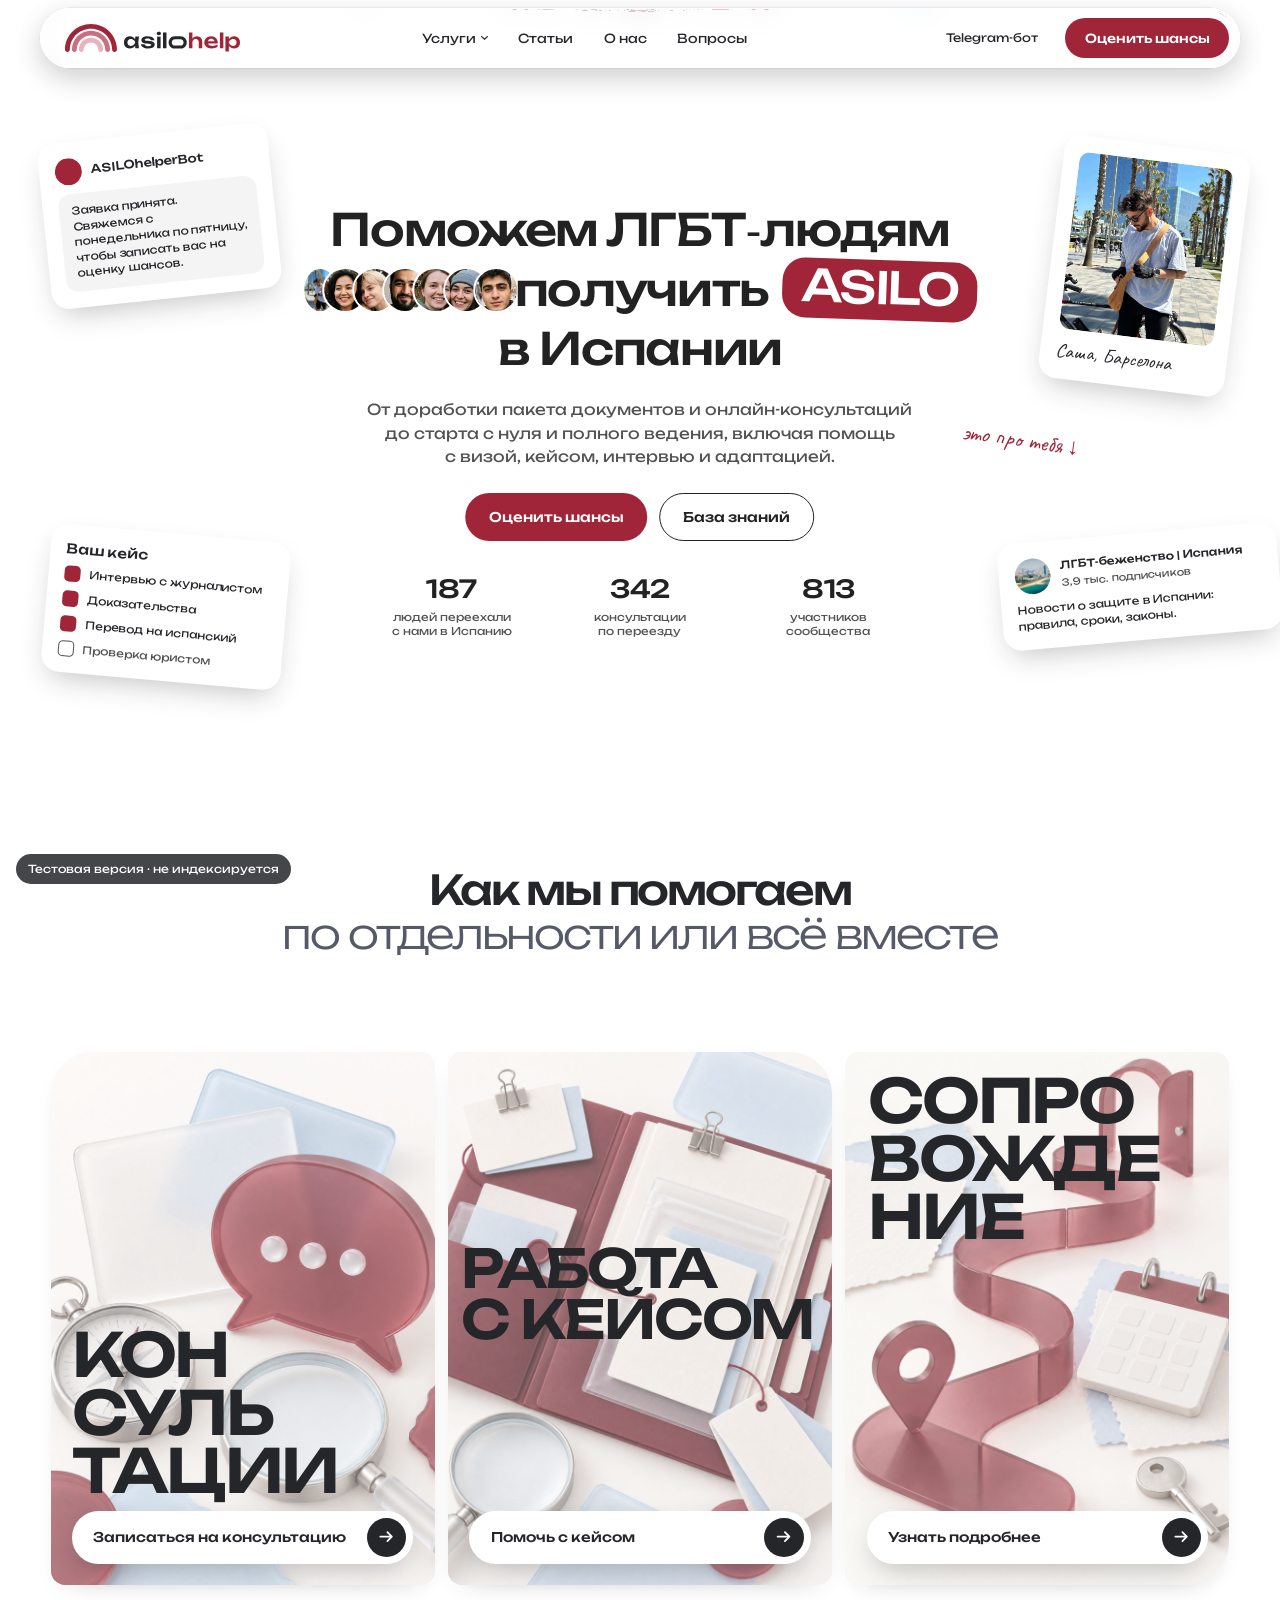
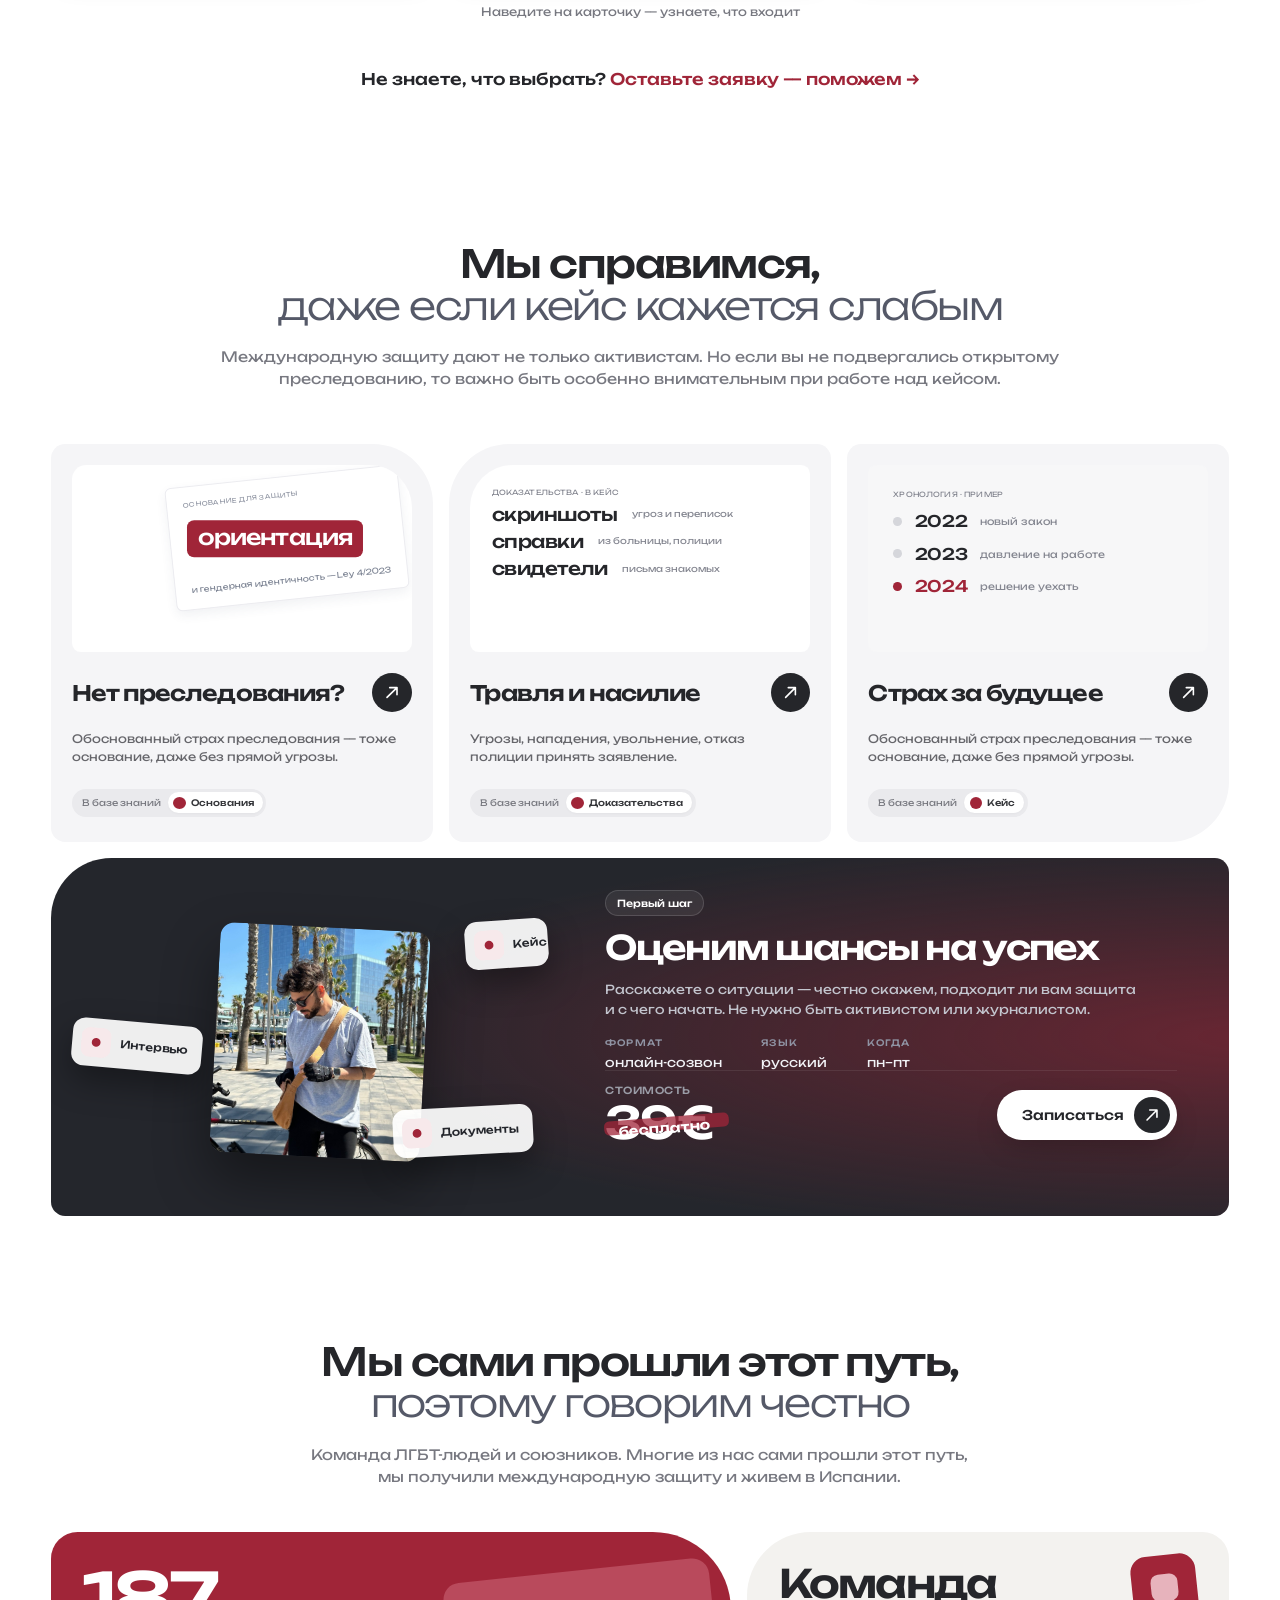
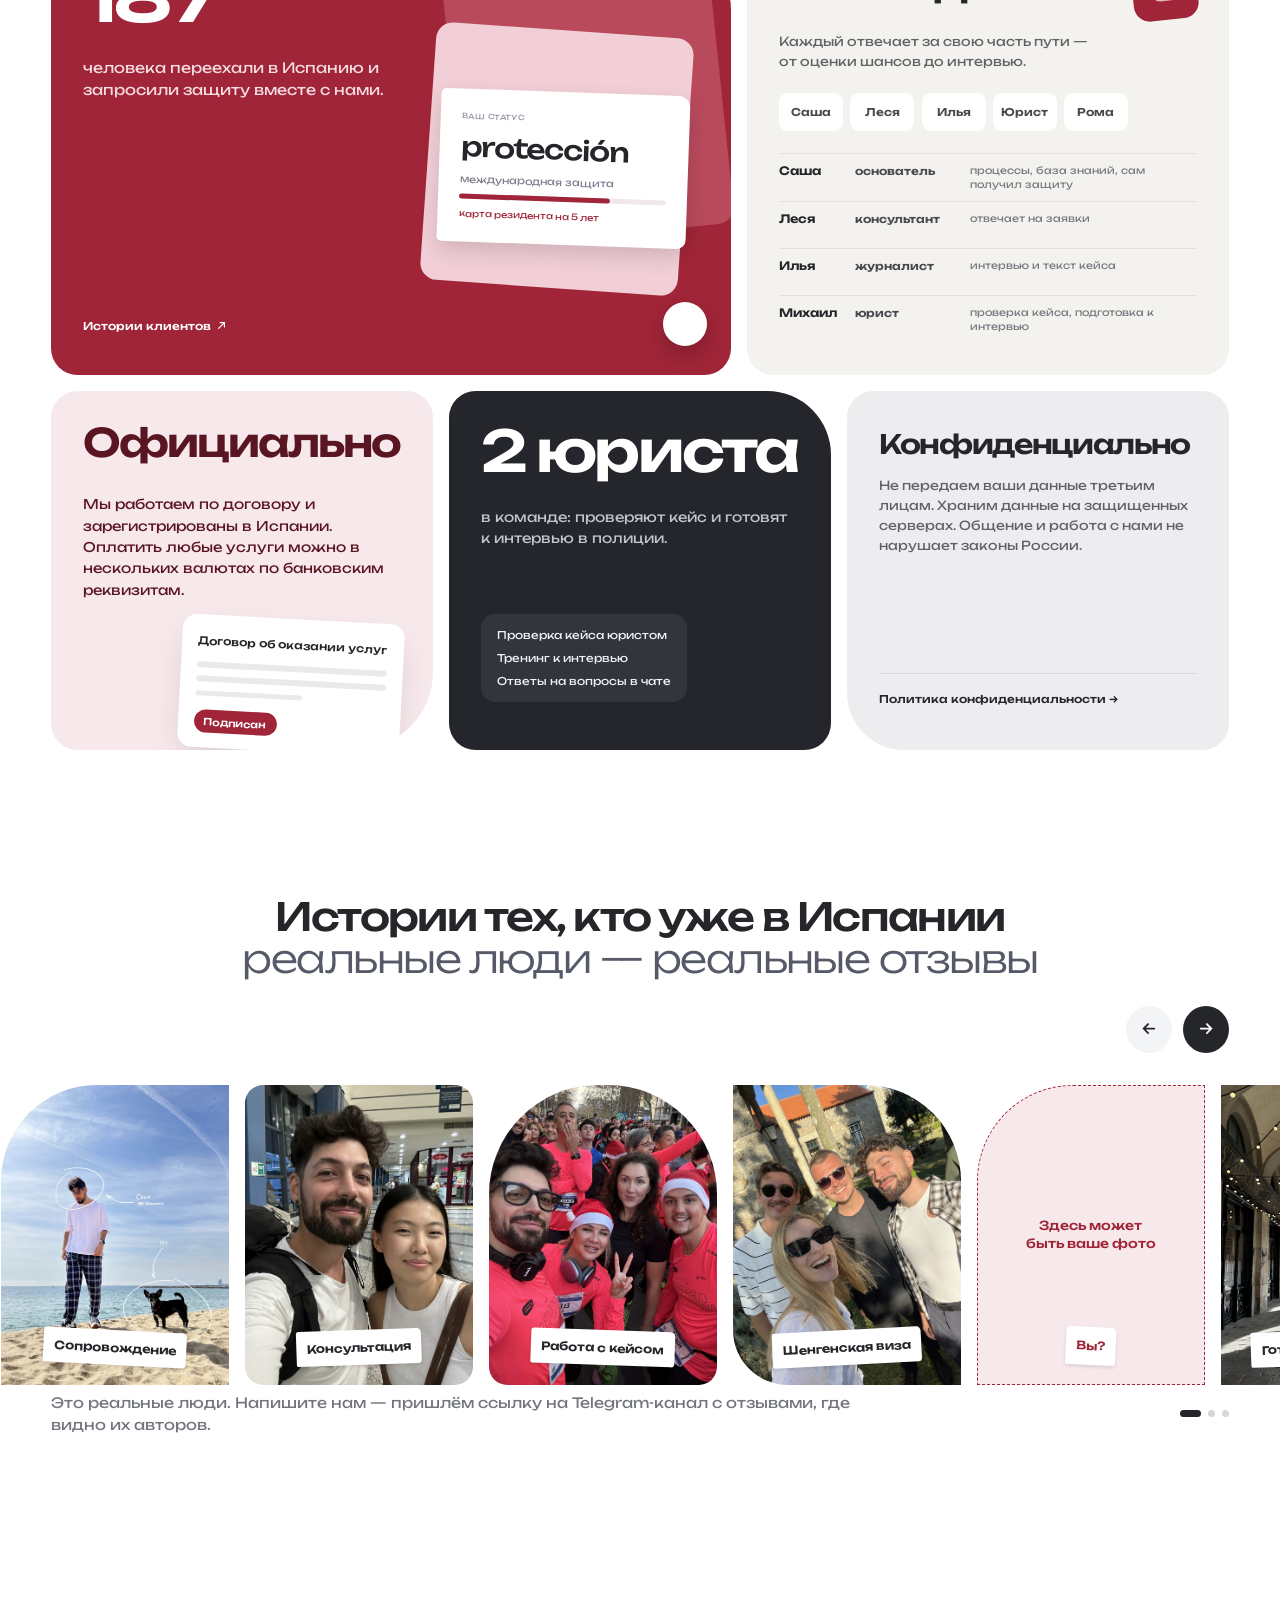
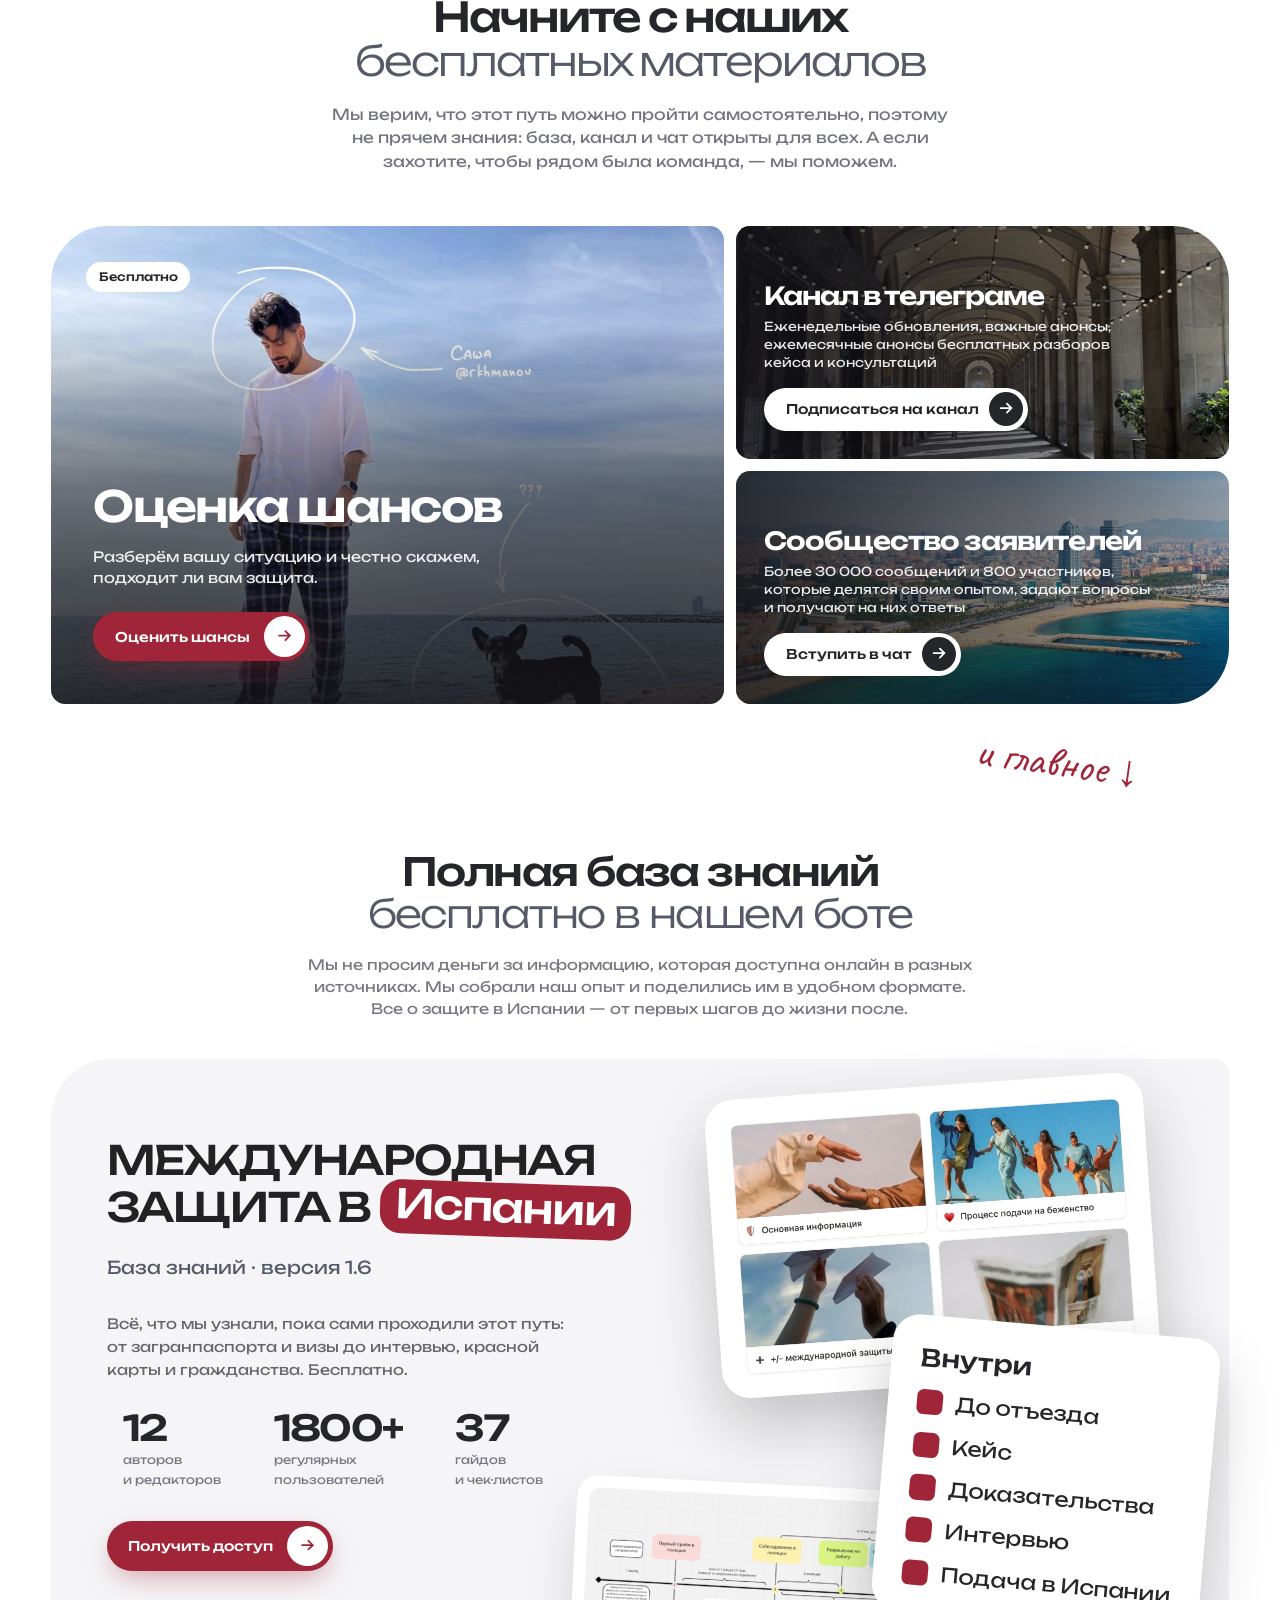
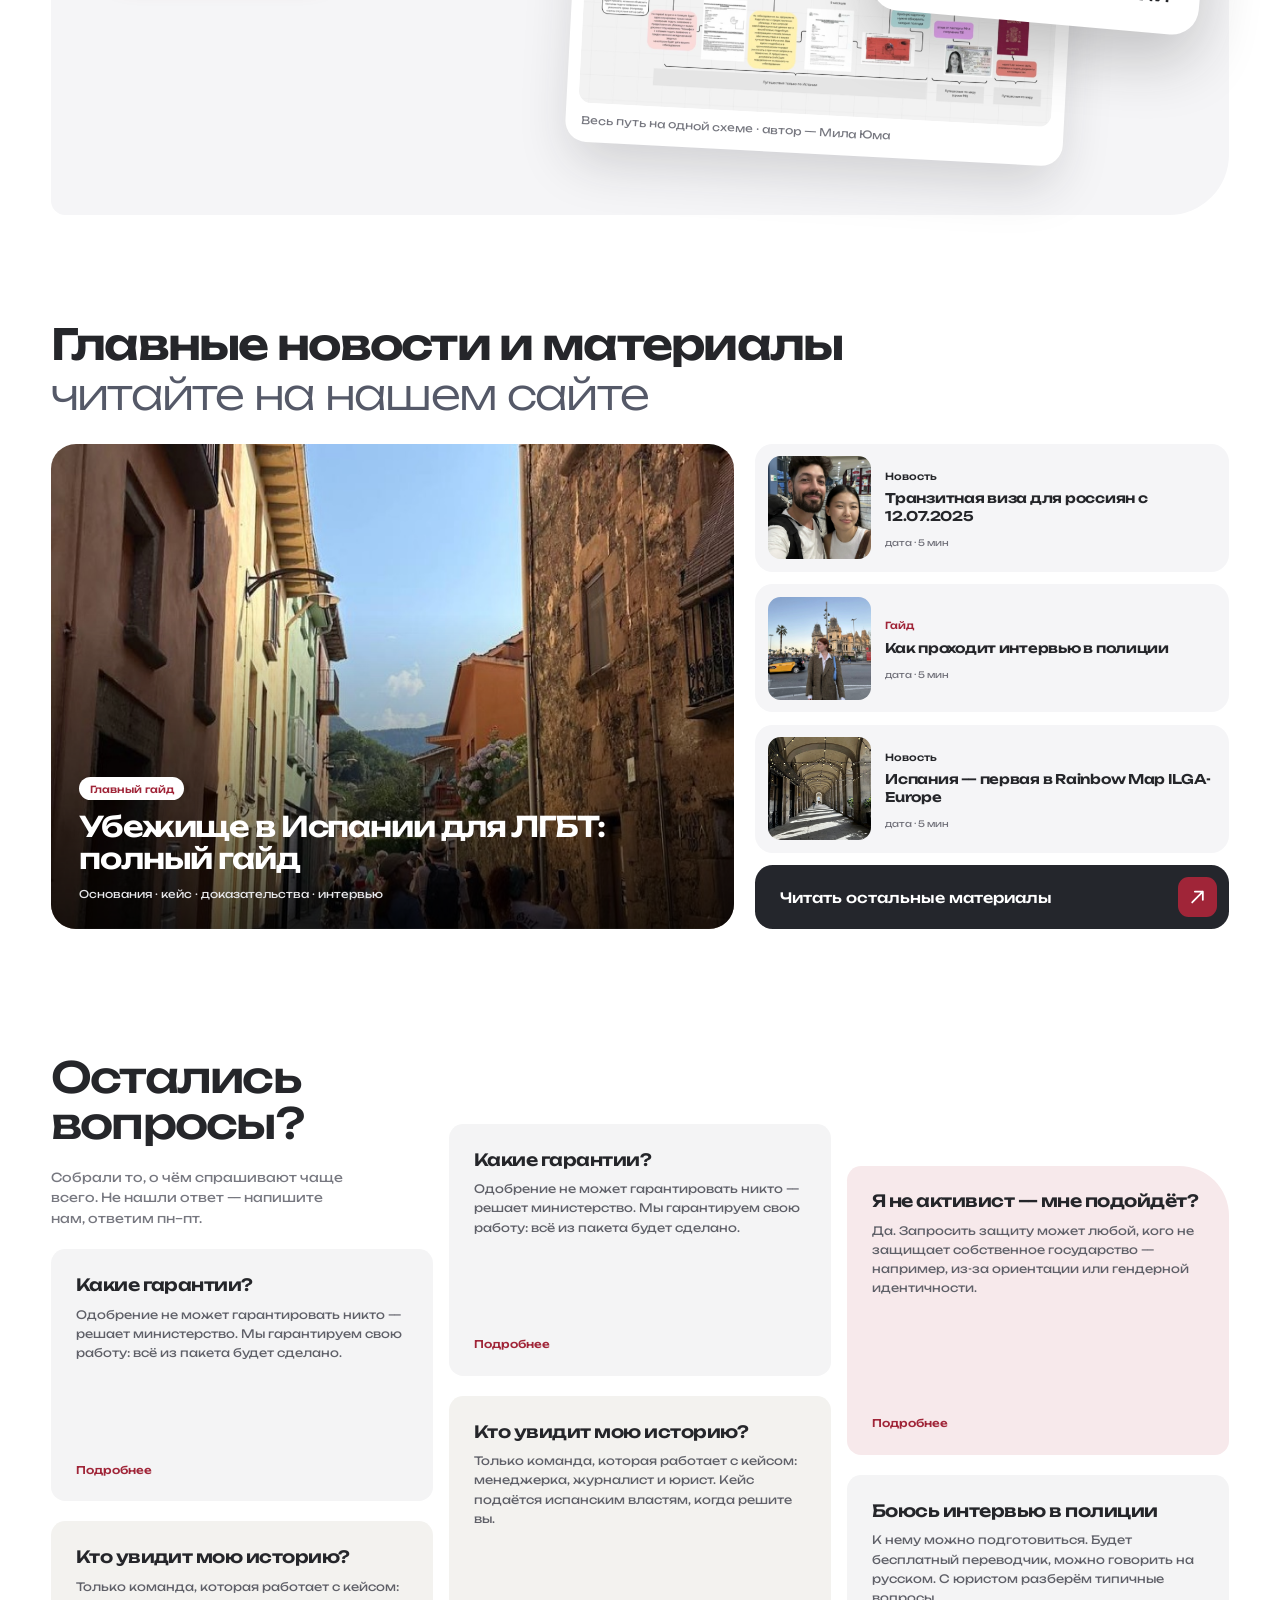
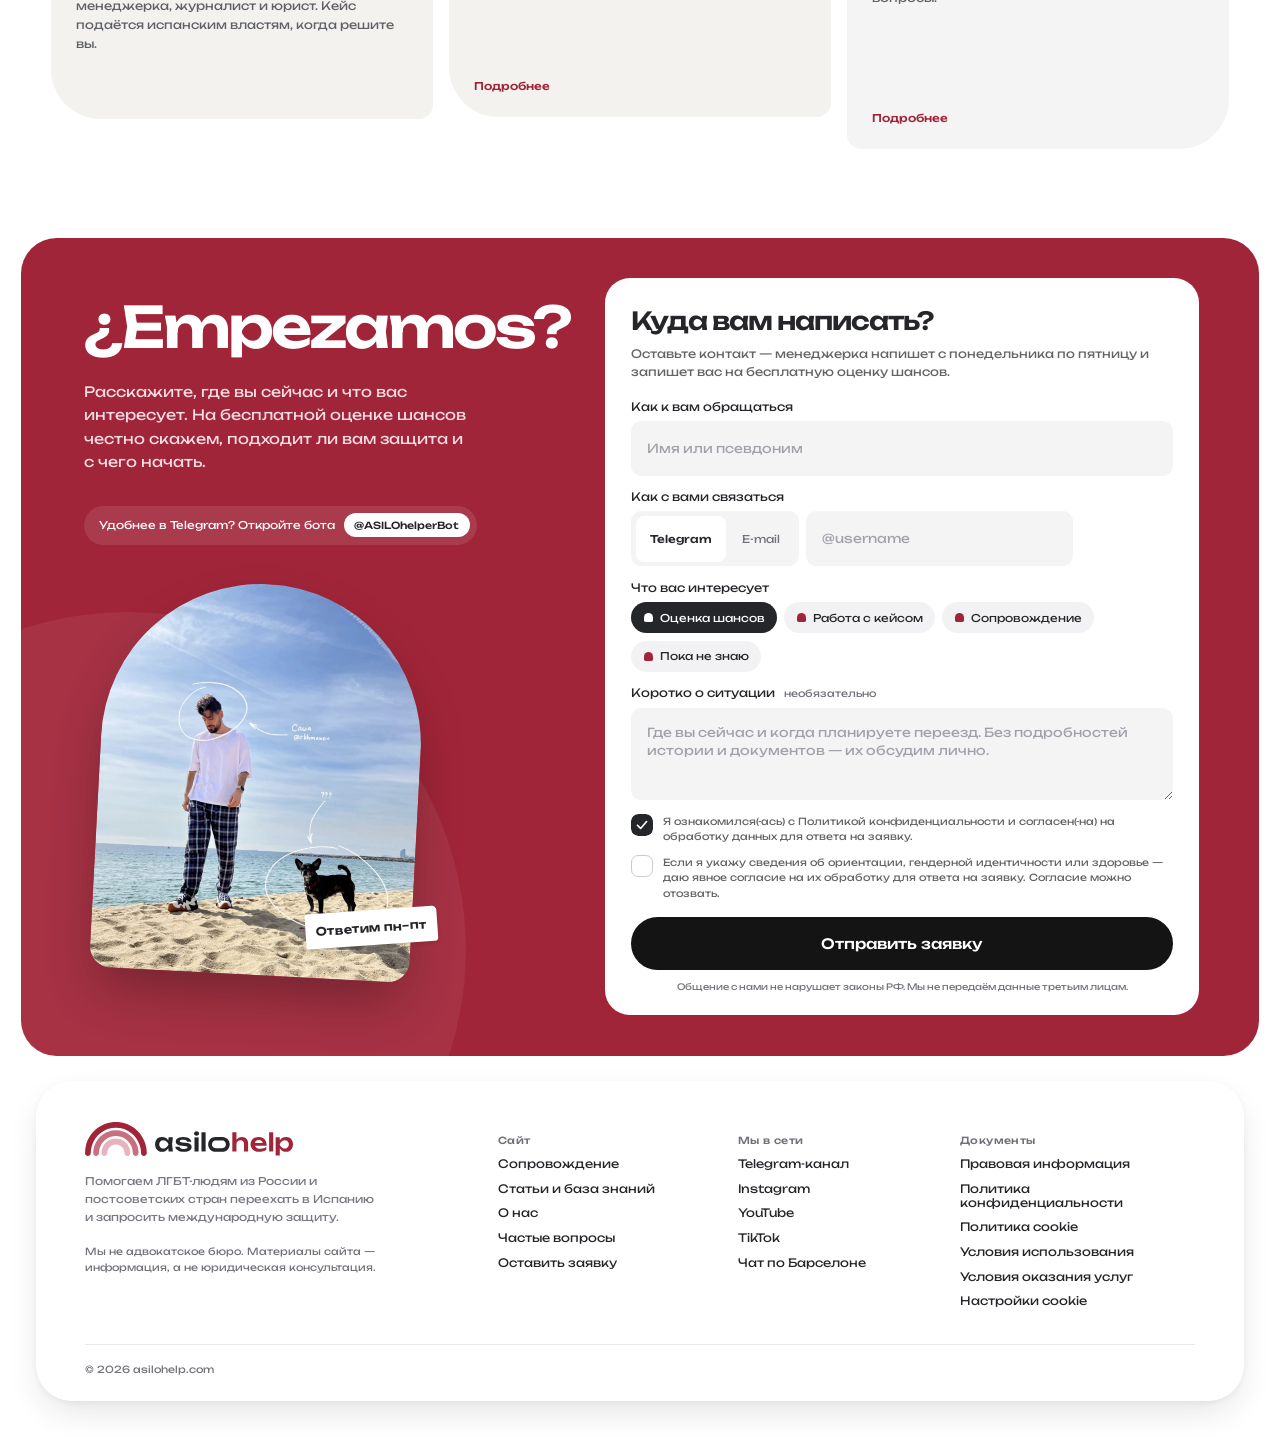
==== commit ca2c62e4: "Жидкое стекло: без радужного шума и зерна, матовый слой, меню снова нажимается Co-Authored-By: Claud" ====
--- a/index.html
+++ b/index.html
@@ -10,8 +10,8 @@
 <link rel="preconnect" href="https://fonts.googleapis.com">
 <link rel="preconnect" href="https://fonts.gstatic.com" crossorigin>
 <link href="https://fonts.googleapis.com/css2?family=Caveat&family=Unbounded:wght@300;400;500;600&display=swap" rel="stylesheet">
-<link rel="stylesheet" href="motion.css?v=12">
-<link rel="stylesheet" href="site.css?v=12">
+<link rel="stylesheet" href="motion.css?v=15">
+<link rel="stylesheet" href="site.css?v=15">
 <script>(function(){var r=document.documentElement;function z(){var w=window.innerWidth;r.style.setProperty('--z',(w>=1100&&w!==1440)?Math.min(w/1440,1.6):1);}z();addEventListener('resize',z);})();document.documentElement.classList.add('m-js');if(location.search.indexOf('shot')>-1)document.documentElement.classList.add('shot')</script>
 <style>.shot *,.shot *::before{transition:none!important;animation:none!important} @media (max-width:700px){.br-d{display:none}} .scr, .fl { transform: rotate(var(--rot, 0deg)); } @media (max-width: 1100px) { .fl--inside { animation: none; } }</style>
 </head>
@@ -389,9 +389,9 @@
     try {
       liquidGL({
         target: '.hdr', snapshot: 'body', resolution: 2,
-        refraction: 0.03, aberration: 0.35, bevelDepth: 0.22, bevelWidth: 0.32,
-        frost: 7, shadow: true, specular: true, reveal: 'fade',
-        tint: 'rgba(255,255,255,0.55)',
+        refraction: 0.012, aberration: 0, bevelDepth: 0.14, bevelWidth: 0.2,
+        frost: 0, shadow: true, specular: true, reveal: 'fade',
+        tint: 'rgba(255,255,255,0.62)',
         on: { init: function(){ r.classList.remove('lg-snap'); r.classList.add('lg-on'); } }
       });
     } catch (e) { r.classList.remove('lg-snap'); }
--- a/site.css
+++ b/site.css
@@ -418,9 +418,11 @@
 /* liquidGL: пока библиотека делает снимок страницы — все блоки видимы, без анимаций */
 .lg-snap [data-reveal] { opacity: 1 !important; translate: none !important; transition: none !important; }
 /* когда стекло включилось — убираем наш CSS-вариант, стекло рисует liquidGL */
-.lg-on .hdr { background: transparent; -webkit-backdrop-filter: none; backdrop-filter: none;
-  box-shadow: inset 0 0 0 1px rgba(255,255,255,.5); }
-.lg-on .hdr::before { display: none; }
+/* liquidGL ставит шапке прозрачный фон и отключает нажатия — матовость кладём отдельным слоем, нажатия возвращаем */
+.lg-on .hdr > * { pointer-events: auto; }
+.lg-on .hdr::before { display: block; z-index: -1; background: rgba(255,255,255,.45);
+  -webkit-backdrop-filter: blur(12px) saturate(1.6); backdrop-filter: blur(12px) saturate(1.6);
+  box-shadow: inset 0 1px 0 rgba(255,255,255,.9), inset 0 0 0 1px rgba(255,255,255,.5); }
 
 /* масштаб под ширину экрана: увеличиваем блоки, а не всю страницу (иначе съезжает стекло liquidGL) */
 main, .foot, .hdr { zoom: var(--z, 1); }
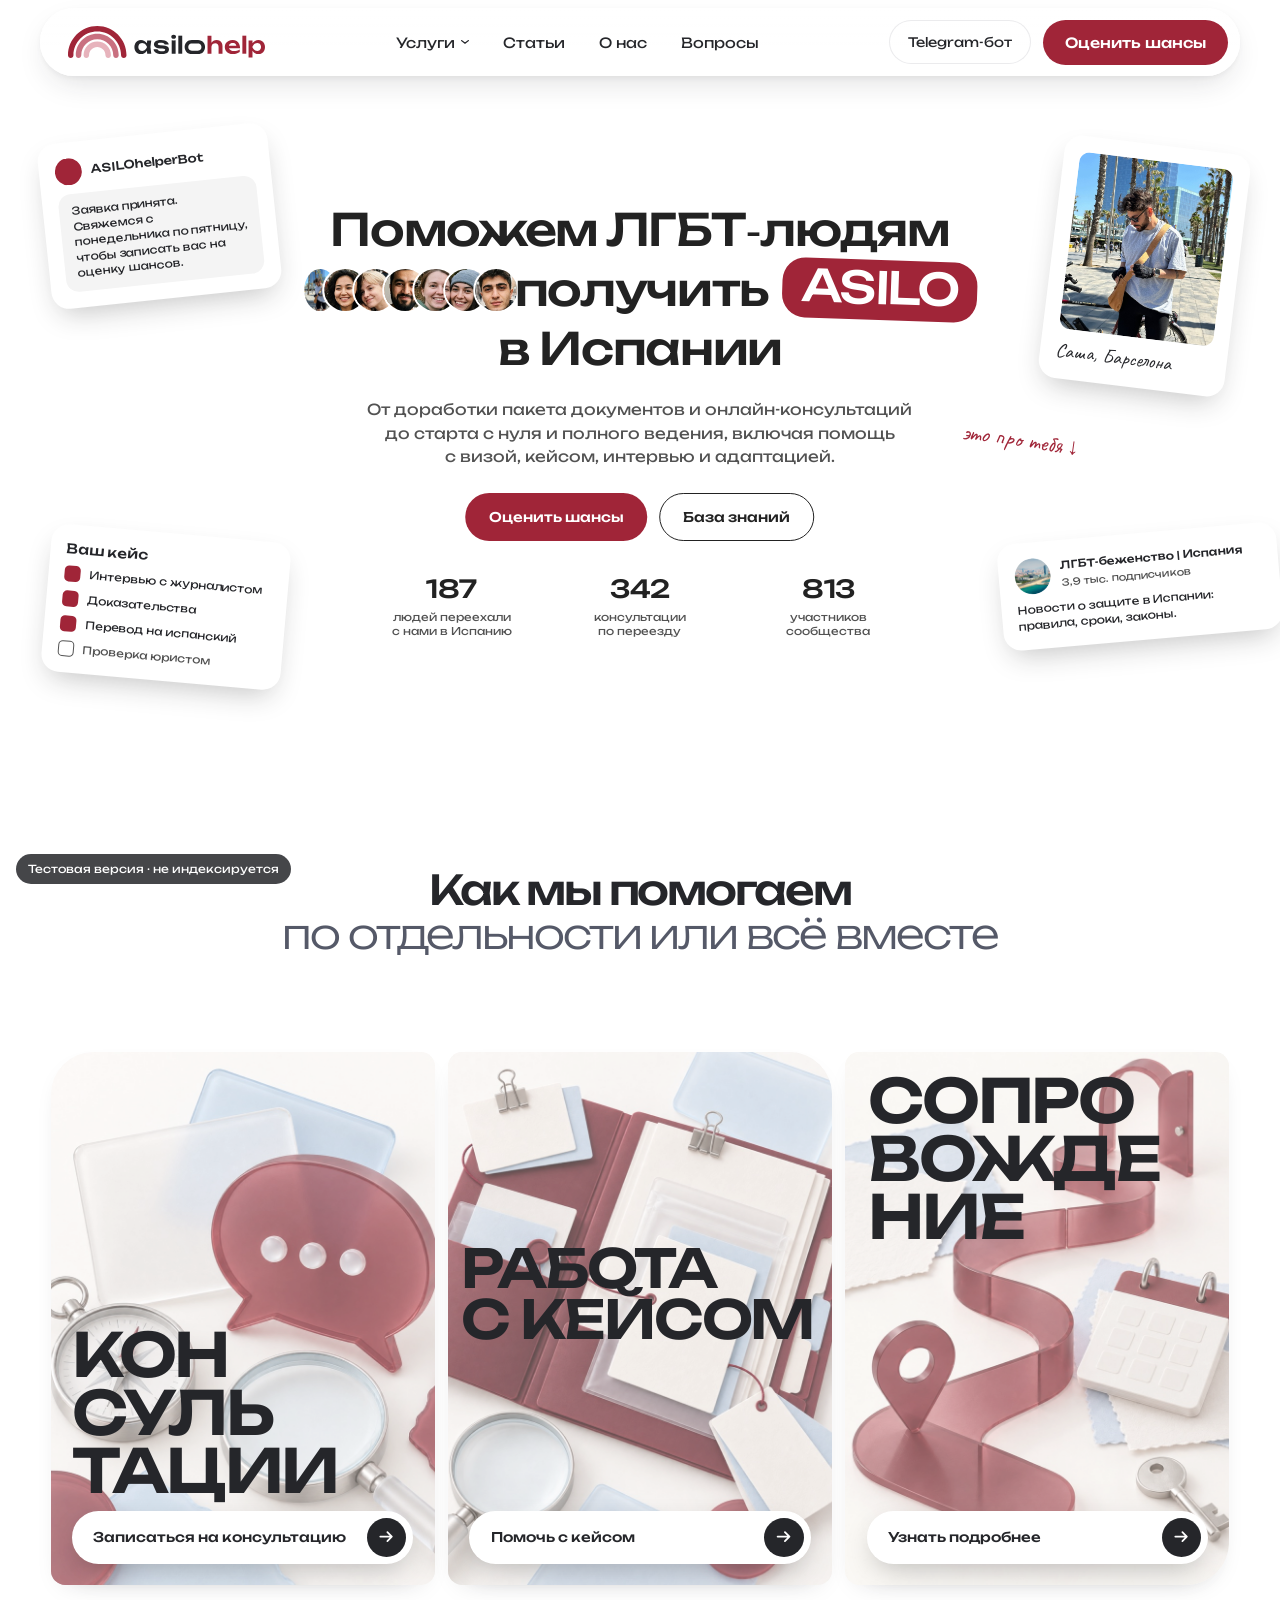
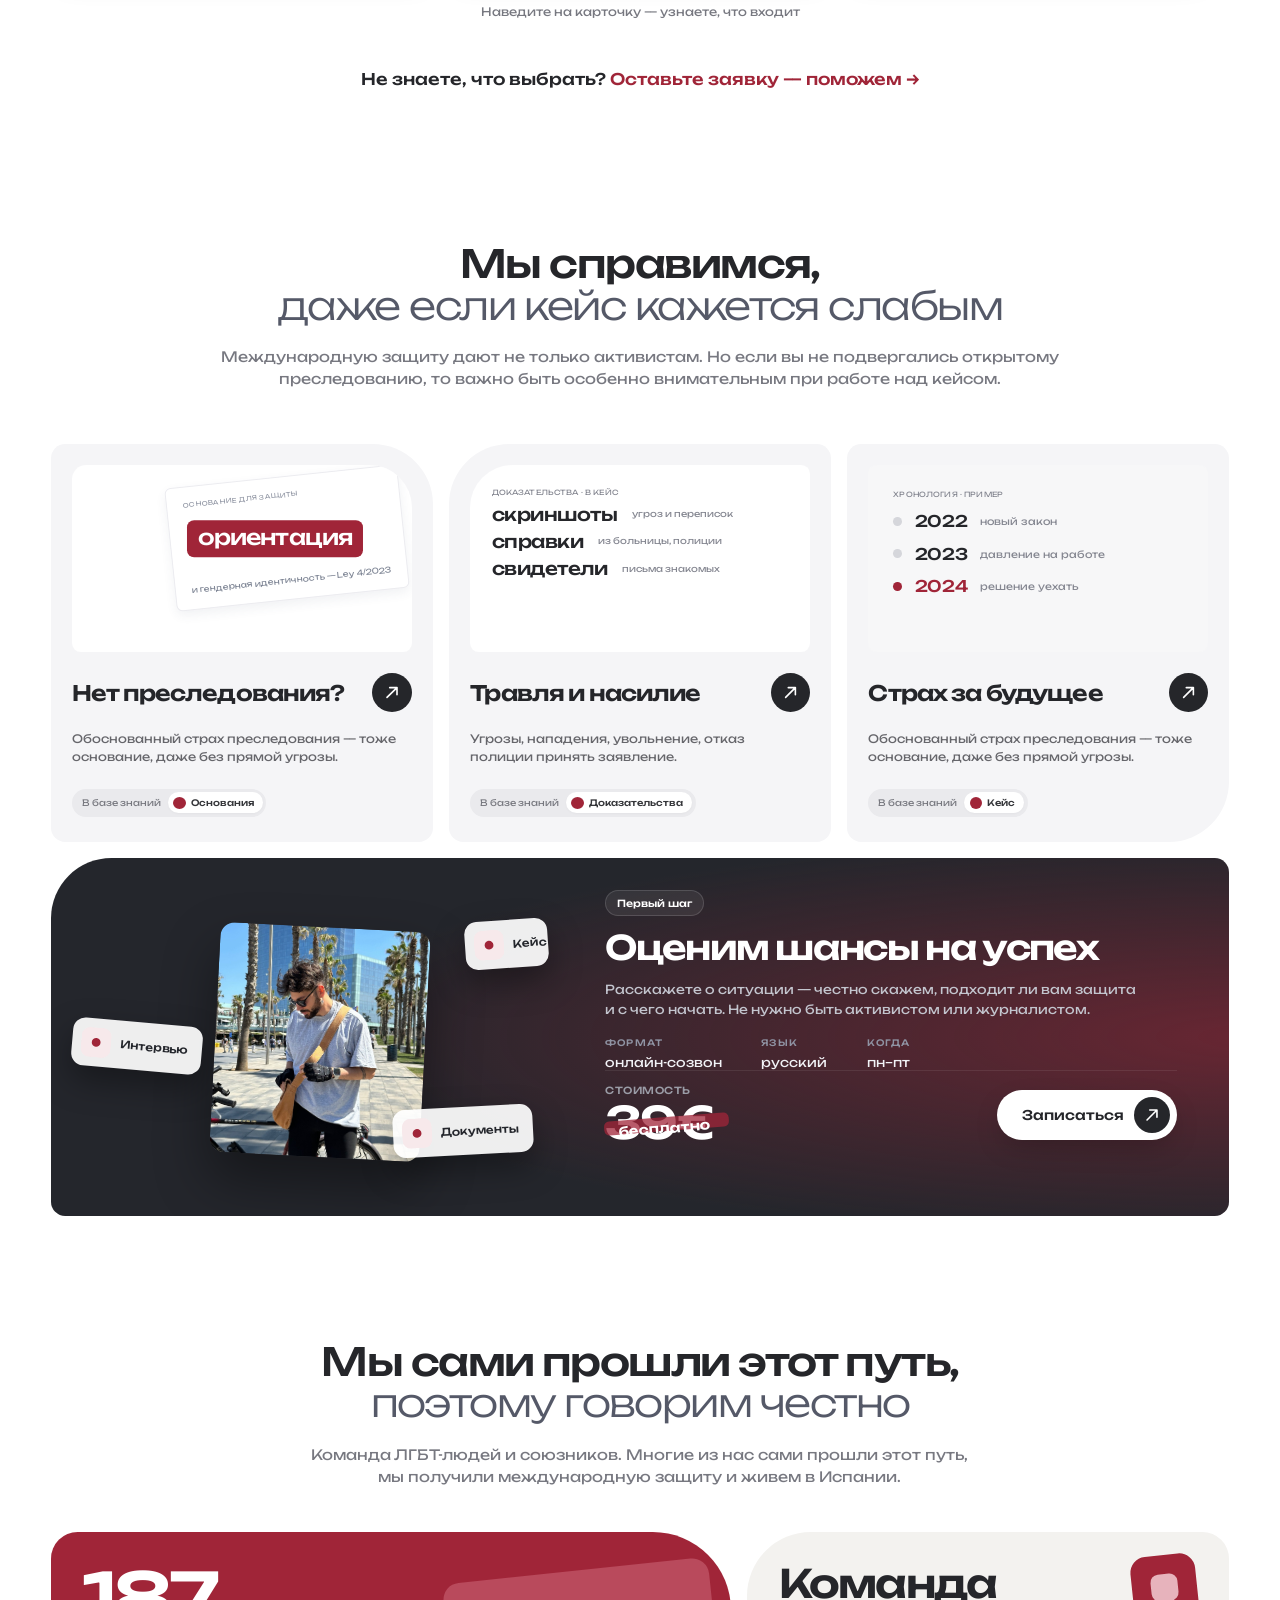
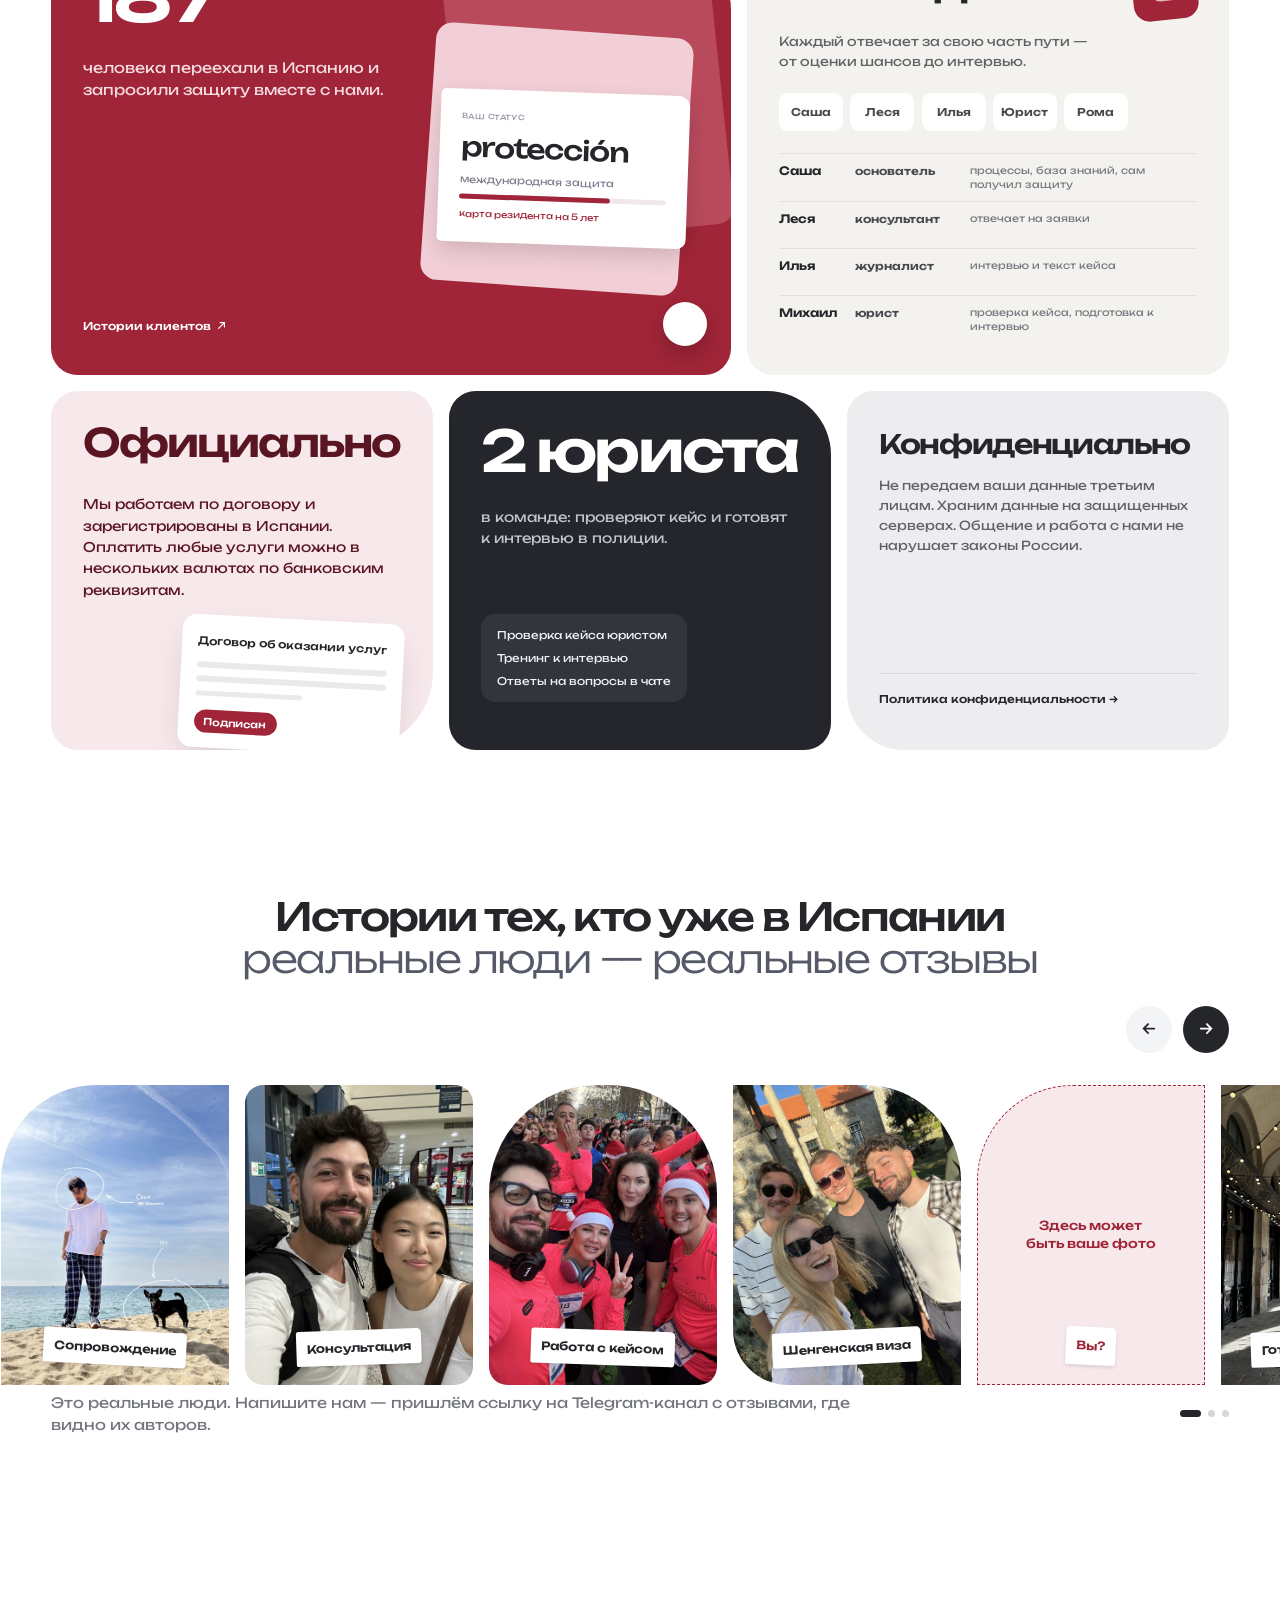
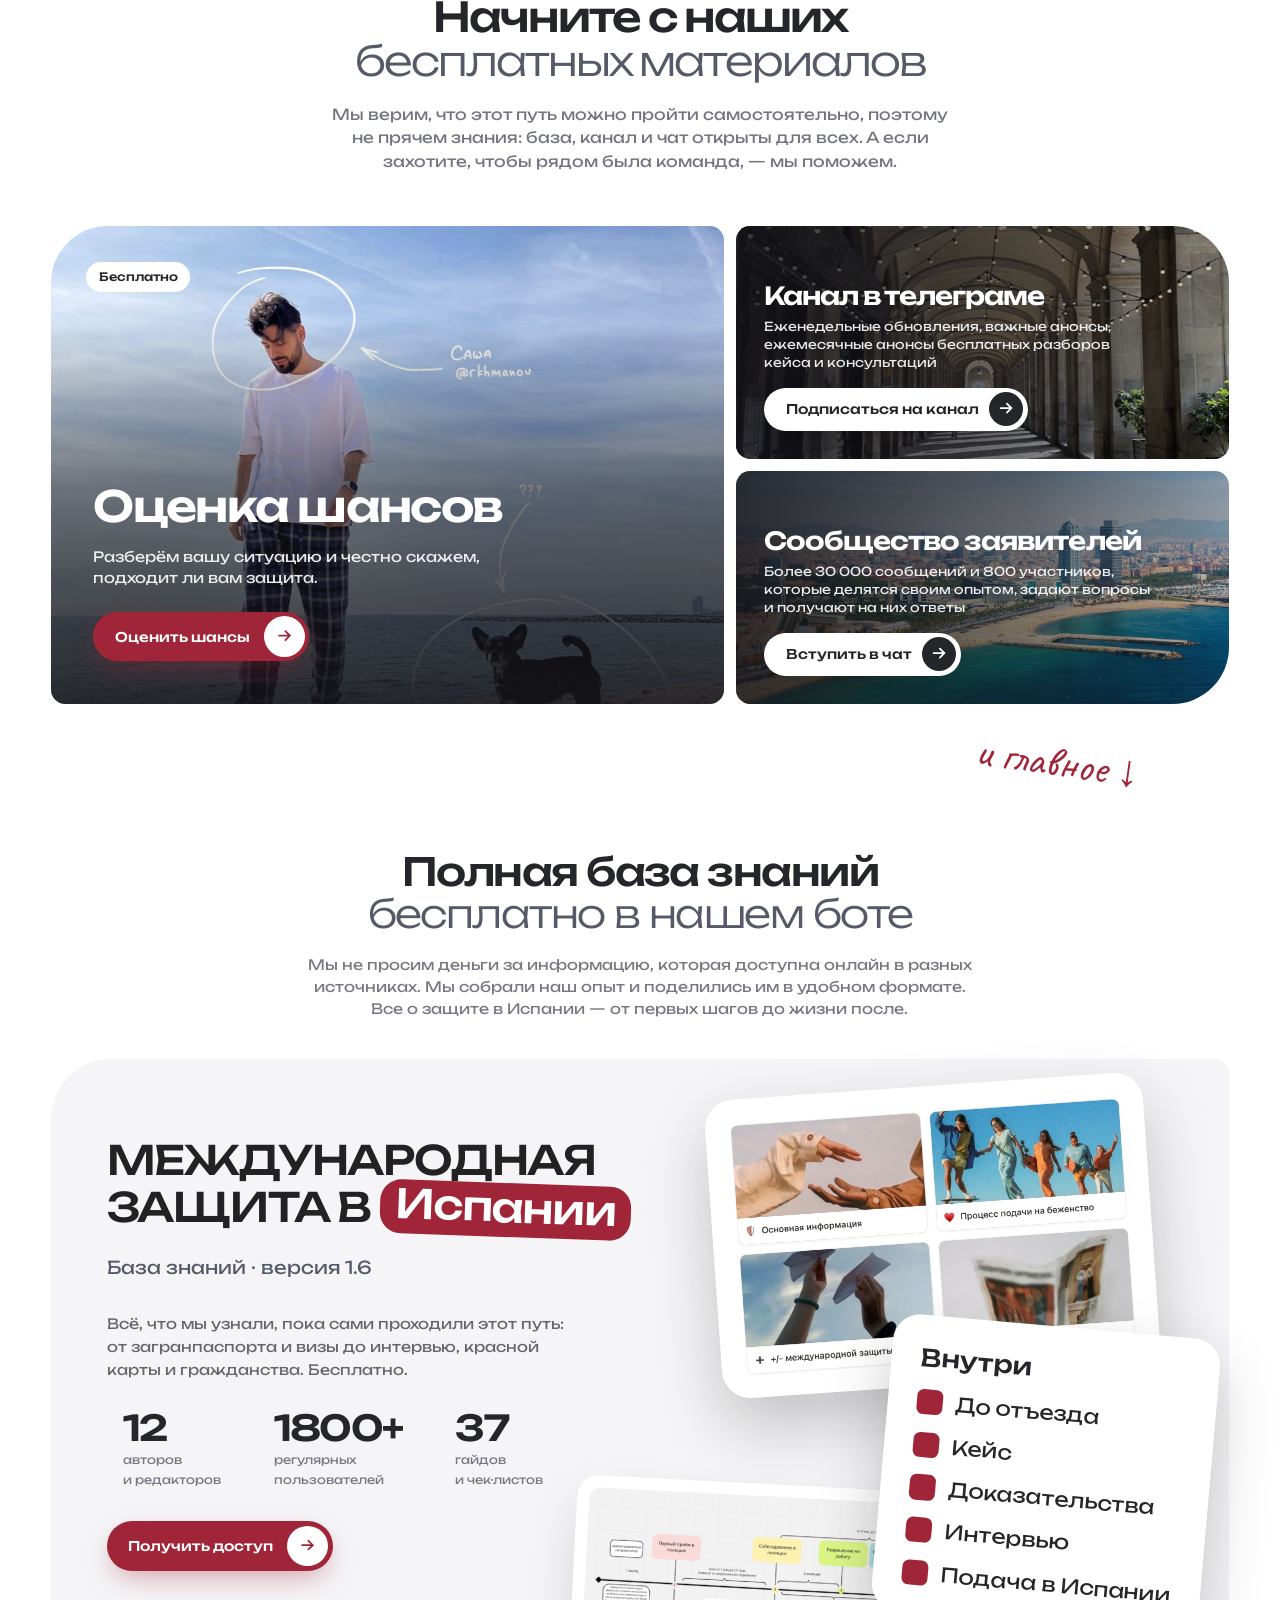
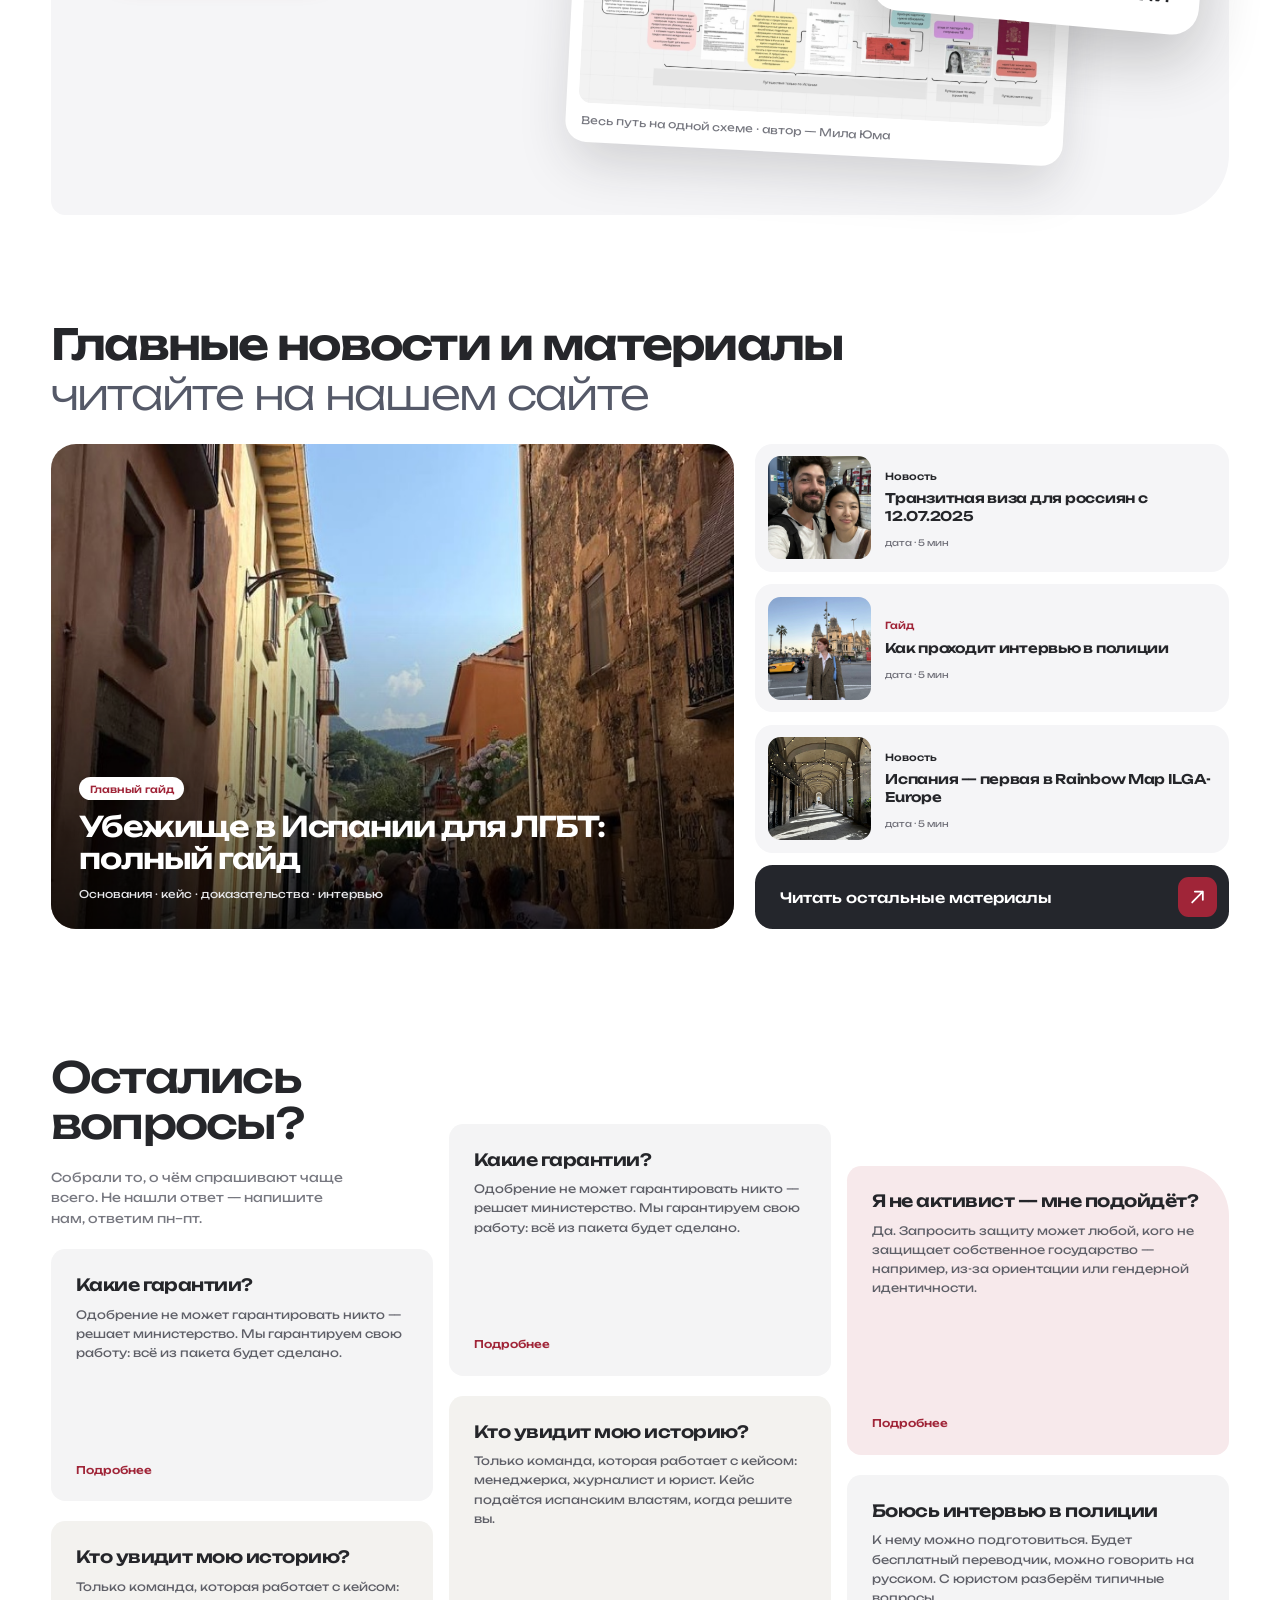
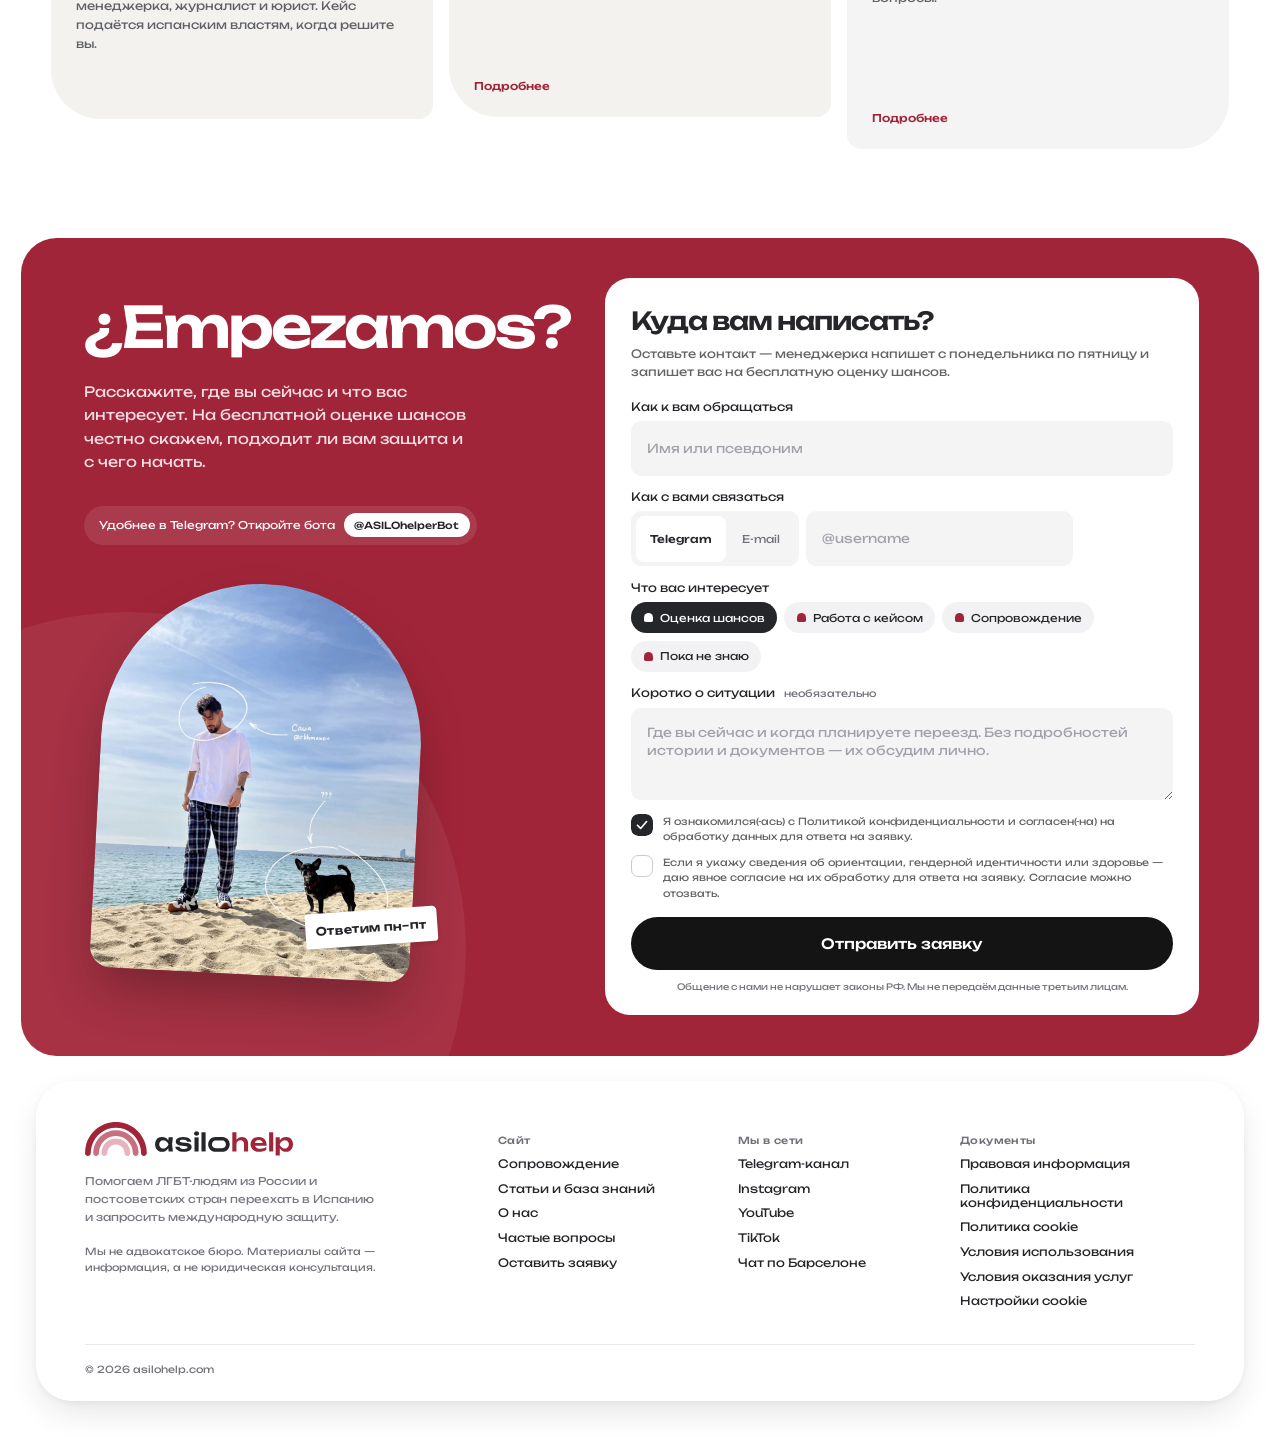
==== commit 5eba45eb: "Шапка: плотное матовое стекло без liquidGL; размер фиксирован 1360×68, не растёт на широких экранах " ====
--- a/index.html
+++ b/index.html
@@ -10,23 +10,13 @@
 <link rel="preconnect" href="https://fonts.googleapis.com">
 <link rel="preconnect" href="https://fonts.gstatic.com" crossorigin>
 <link href="https://fonts.googleapis.com/css2?family=Caveat&family=Unbounded:wght@300;400;500;600&display=swap" rel="stylesheet">
-<link rel="stylesheet" href="motion.css?v=15">
-<link rel="stylesheet" href="site.css?v=15">
+<link rel="stylesheet" href="motion.css?v=16">
+<link rel="stylesheet" href="site.css?v=16">
 <script>(function(){var r=document.documentElement;function z(){var w=window.innerWidth;r.style.setProperty('--z',(w>=1100&&w!==1440)?Math.min(w/1440,1.6):1);}z();addEventListener('resize',z);})();document.documentElement.classList.add('m-js');if(location.search.indexOf('shot')>-1)document.documentElement.classList.add('shot')</script>
 <style>.shot *,.shot *::before{transition:none!important;animation:none!important} @media (max-width:700px){.br-d{display:none}} .scr, .fl { transform: rotate(var(--rot, 0deg)); } @media (max-width: 1100px) { .fl--inside { animation: none; } }</style>
 </head>
 <body>
 
-<!-- жидкое стекло: преломление краёв шапки (работает в Chrome/Edge; в Safari и Firefox — матовое стекло) -->
-<svg width="0" height="0" style="position:absolute" aria-hidden="true">
-  <filter id="lg-refract" x="0" y="0" width="100%" height="100%" color-interpolation-filters="sRGB">
-    <feImage preserveAspectRatio="none" result="mx" href="data:image/svg+xml,%3Csvg xmlns='http://www.w3.org/2000/svg' width='100' height='100' preserveAspectRatio='none'%3E%3ClinearGradient id='g'%3E%3Cstop offset='0' stop-color='%23ff8000'/%3E%3Cstop offset='.06' stop-color='%23808000'/%3E%3Cstop offset='.94' stop-color='%23808000'/%3E%3Cstop offset='1' stop-color='%23008000'/%3E%3C/linearGradient%3E%3Crect width='100' height='100' fill='url(%23g)'/%3E%3C/svg%3E"/>
-    <feImage preserveAspectRatio="none" result="my" href="data:image/svg+xml,%3Csvg xmlns='http://www.w3.org/2000/svg' width='100' height='100' preserveAspectRatio='none'%3E%3ClinearGradient id='g' x2='0' y2='1'%3E%3Cstop offset='0' stop-color='%2300ff00'/%3E%3Cstop offset='.3' stop-color='%23008000'/%3E%3Cstop offset='.7' stop-color='%23008000'/%3E%3Cstop offset='1' stop-color='%23000000'/%3E%3C/linearGradient%3E%3Crect width='100' height='100' fill='url(%23g)'/%3E%3C/svg%3E"/>
-    <feDisplacementMap in="SourceGraphic" in2="mx" scale="28" xChannelSelector="R" yChannelSelector="G" result="d1"/>
-    <feDisplacementMap in="d1" in2="my" scale="22" xChannelSelector="B" yChannelSelector="G" result="d2"/>
-    <feGaussianBlur in="d2" stdDeviation="3"/>
-  </filter>
-</svg>
 <header class="m-header m-header--stay">
   <div class="hdr">
     <a class="hdr__logo" href="#top" aria-label="asilohelp — на главную"><img src="img/logo.svg" alt="asilohelp" width="197" height="32"></a>
@@ -379,25 +369,6 @@
 
 <div class="test-banner">Тестовая версия · не индексируется</div>
 
-<script src="vendor/liquidGL.js"></script>
-<script>
-  // жидкое стекло для шапки — liquidGL (MIT, github.com/naughtyduk/liquidGL)
-  (function(){
-    if (matchMedia('(prefers-reduced-transparency: reduce)').matches || typeof liquidGL !== 'function') return;
-    var r = document.documentElement;
-    r.classList.add('lg-snap');           // на время снимка страницы показываем все блоки
-    try {
-      liquidGL({
-        target: '.hdr', snapshot: 'body', resolution: 2,
-        refraction: 0.012, aberration: 0, bevelDepth: 0.14, bevelWidth: 0.2,
-        frost: 0, shadow: true, specular: true, reveal: 'fade',
-        tint: 'rgba(255,255,255,0.62)',
-        on: { init: function(){ r.classList.remove('lg-snap'); r.classList.add('lg-on'); } }
-      });
-    } catch (e) { r.classList.remove('lg-snap'); }
-    setTimeout(function(){ r.classList.remove('lg-snap'); }, 4000);
-  })();
-</script>
 <script src="motion.js"></script>
 <script>
   // отзывы: листание
@@ -409,8 +380,6 @@
     g.querySelectorAll('button').forEach(x => x.classList.toggle('on', x === t));
     if (g.classList.contains('seg')) g.parentElement.querySelector('input').placeholder = t.textContent === 'E-mail' ? 'name@mail.com' : '@username';
   }));
-  // жидкое стекло: преломление включаем только там, где браузер его умеет (Chromium)
-  if (/Chrome|Edg/.test(navigator.userAgent) && !/Firefox/.test(navigator.userAgent)) document.documentElement.classList.add('lg-refract');
   // карточки услуг: переворот по нажатию (телефон) и с клавиатуры
   document.querySelectorAll('.flip').forEach(f => { f.addEventListener('click', e => { if (e.target.closest('.flip__btn')) return; if (!matchMedia('(hover: hover)').matches) f.classList.toggle('is-flipped'); }); f.addEventListener('keydown', e => { if (e.key === 'Enter' || e.key === ' ') { e.preventDefault(); f.classList.toggle('is-flipped'); } }); });
   if (!matchMedia('(hover: hover)').matches) document.querySelector('.flip-hint').textContent = 'Нажмите на карточку — узнаете, что входит';
--- a/site.css
+++ b/site.css
@@ -400,29 +400,18 @@
   .flip__inner { transition: none !important; } .flip:hover .flip__inner { translate: none; }
 }
 
-/* шапка — жидкое стекло, всегда едет за прокруткой */
+/* масштаб под ширину экрана: увеличиваем блоки, а не всю страницу (шапка не масштабируется — всегда 1360×68) */
+main, .foot { zoom: var(--z, 1); }
+
+/* шапка: матовое стекло (как «Regular» в iOS 26), всегда видна; размер фиксирован как в макете 1440 — 1360×68 */
 .m-header--stay.is-hidden { transform: none; opacity: 1; pointer-events: auto; }
-.hdr { position: relative; isolation: isolate; background: rgba(255,255,255,.30);
-  -webkit-backdrop-filter: blur(14px) saturate(1.9) brightness(1.06); backdrop-filter: blur(14px) saturate(1.9) brightness(1.06);
-  box-shadow: inset 0 1px 0 rgba(255,255,255,.85), inset 0 -1px 0 rgba(255,255,255,.25), inset 0 0 0 1px rgba(255,255,255,.45),
-              0 10px 30px -8px rgba(33,33,41,.18), 0 2px 6px rgba(33,33,41,.06); }
-/* блик по верхнему краю */
+.hdr { position: relative; isolation: isolate; width: 100%; max-width: 1360px; height: 68px;
+  background: rgba(255,255,255,.74);
+  -webkit-backdrop-filter: blur(24px) saturate(1.8); backdrop-filter: blur(24px) saturate(1.8);
+  box-shadow: inset 0 1px 0 rgba(255,255,255,.95), inset 0 0 0 1px rgba(255,255,255,.6),
+              0 12px 32px -10px rgba(33,33,41,.18), 0 2px 6px rgba(33,33,41,.05); }
 .hdr::before { content: ''; position: absolute; inset: 0; border-radius: inherit; pointer-events: none; z-index: -1;
-  background: linear-gradient(180deg, rgba(255,255,255,.55) 0%, rgba(255,255,255,0) 45%),
-              radial-gradient(120% 140% at 12% -40%, rgba(255,255,255,.6), transparent 55%); }
-/* преломление краёв (Chrome/Edge) */
-.lg-refract .hdr { -webkit-backdrop-filter: url(#lg-refract) blur(6px) saturate(1.9) brightness(1.06); backdrop-filter: url(#lg-refract) blur(6px) saturate(1.9) brightness(1.06); }
-.hdr__bot { background: rgba(255,255,255,.45); border-color: rgba(255,255,255,.7); }
-@media (prefers-reduced-transparency: reduce) { .hdr { background: rgba(255,255,255,.94); } }
-
-/* liquidGL: пока библиотека делает снимок страницы — все блоки видимы, без анимаций */
-.lg-snap [data-reveal] { opacity: 1 !important; translate: none !important; transition: none !important; }
-/* когда стекло включилось — убираем наш CSS-вариант, стекло рисует liquidGL */
-/* liquidGL ставит шапке прозрачный фон и отключает нажатия — матовость кладём отдельным слоем, нажатия возвращаем */
-.lg-on .hdr > * { pointer-events: auto; }
-.lg-on .hdr::before { display: block; z-index: -1; background: rgba(255,255,255,.45);
-  -webkit-backdrop-filter: blur(12px) saturate(1.6); backdrop-filter: blur(12px) saturate(1.6);
-  box-shadow: inset 0 1px 0 rgba(255,255,255,.9), inset 0 0 0 1px rgba(255,255,255,.5); }
-
-/* масштаб под ширину экрана: увеличиваем блоки, а не всю страницу (иначе съезжает стекло liquidGL) */
-main, .foot, .hdr { zoom: var(--z, 1); }
+  background: linear-gradient(180deg, rgba(255,255,255,.5), rgba(255,255,255,0) 55%); }
+.hdr__bot { background: rgba(255,255,255,.55); border-color: rgba(233,233,236,.9); }
+@supports not ((backdrop-filter: blur(1px)) or (-webkit-backdrop-filter: blur(1px))) { .hdr { background: rgba(255,255,255,.96); } }
+@media (prefers-reduced-transparency: reduce) { .hdr { background: #fff; } }
